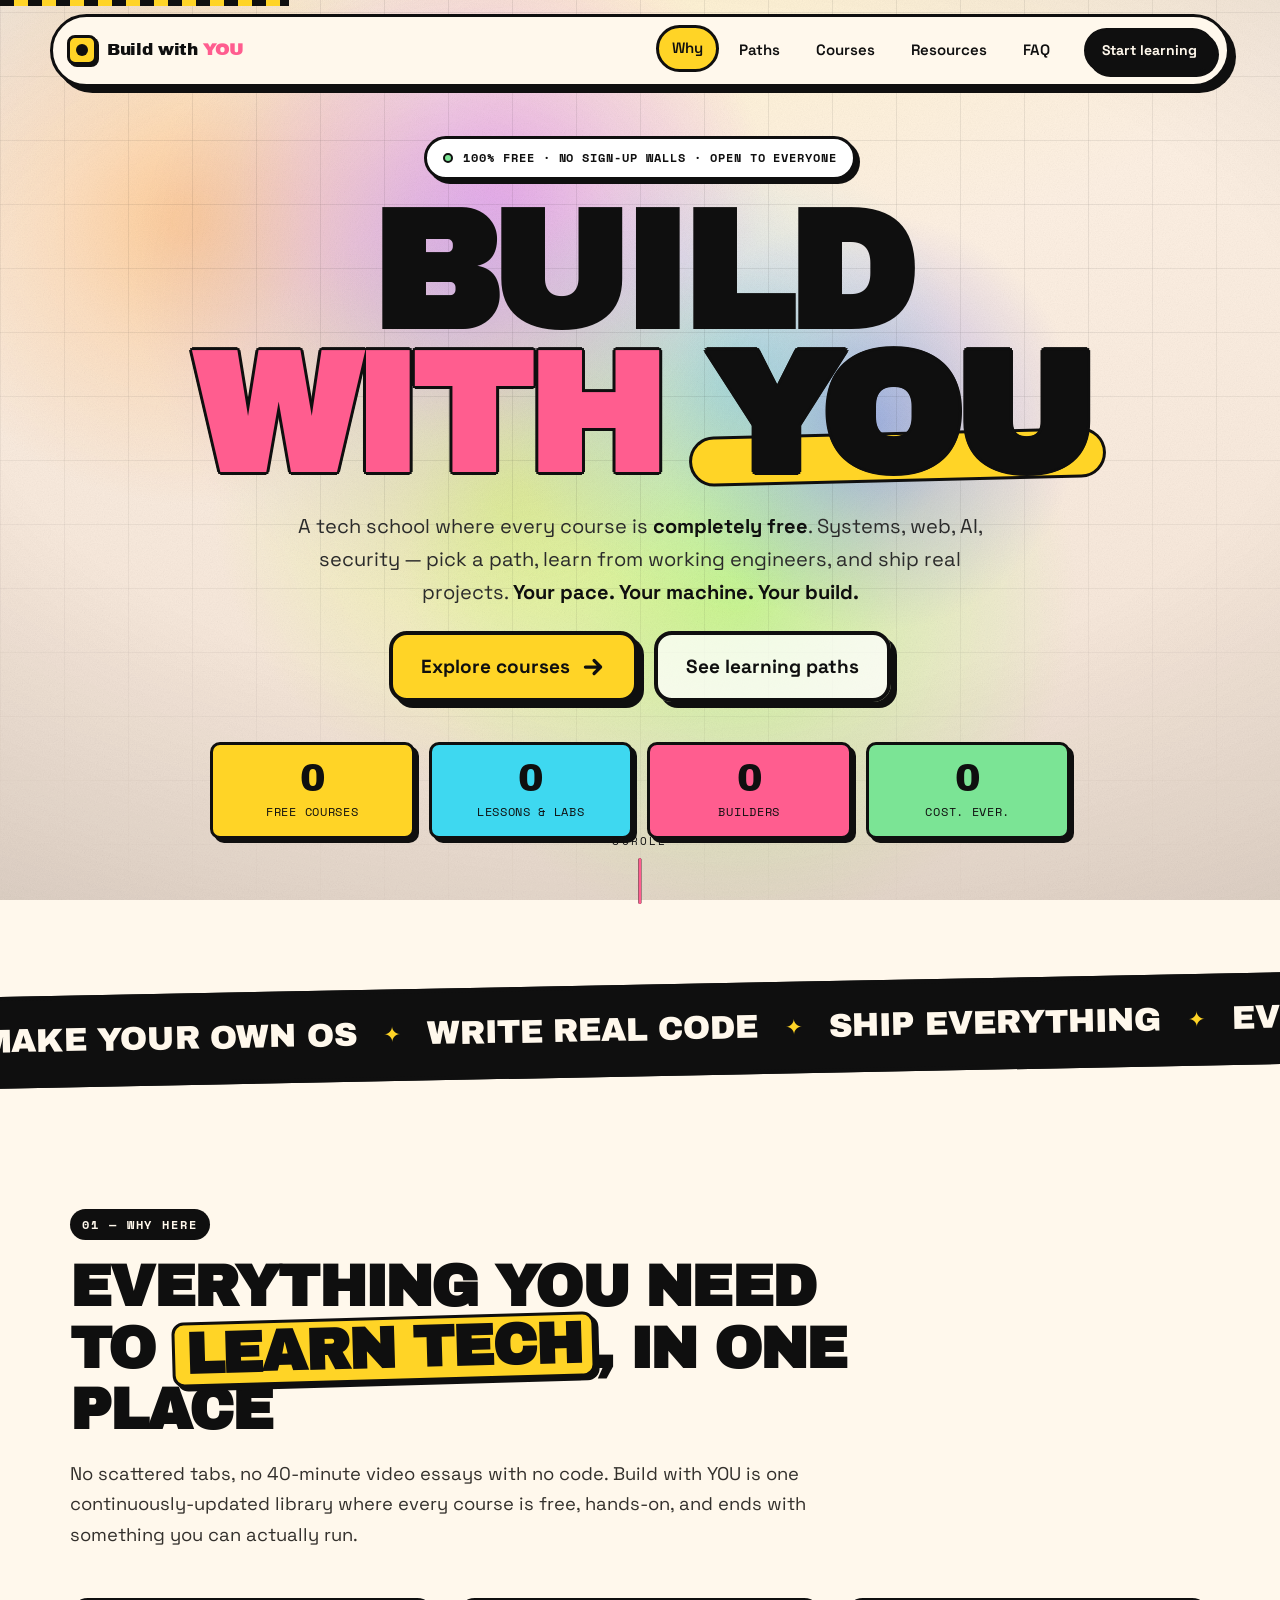
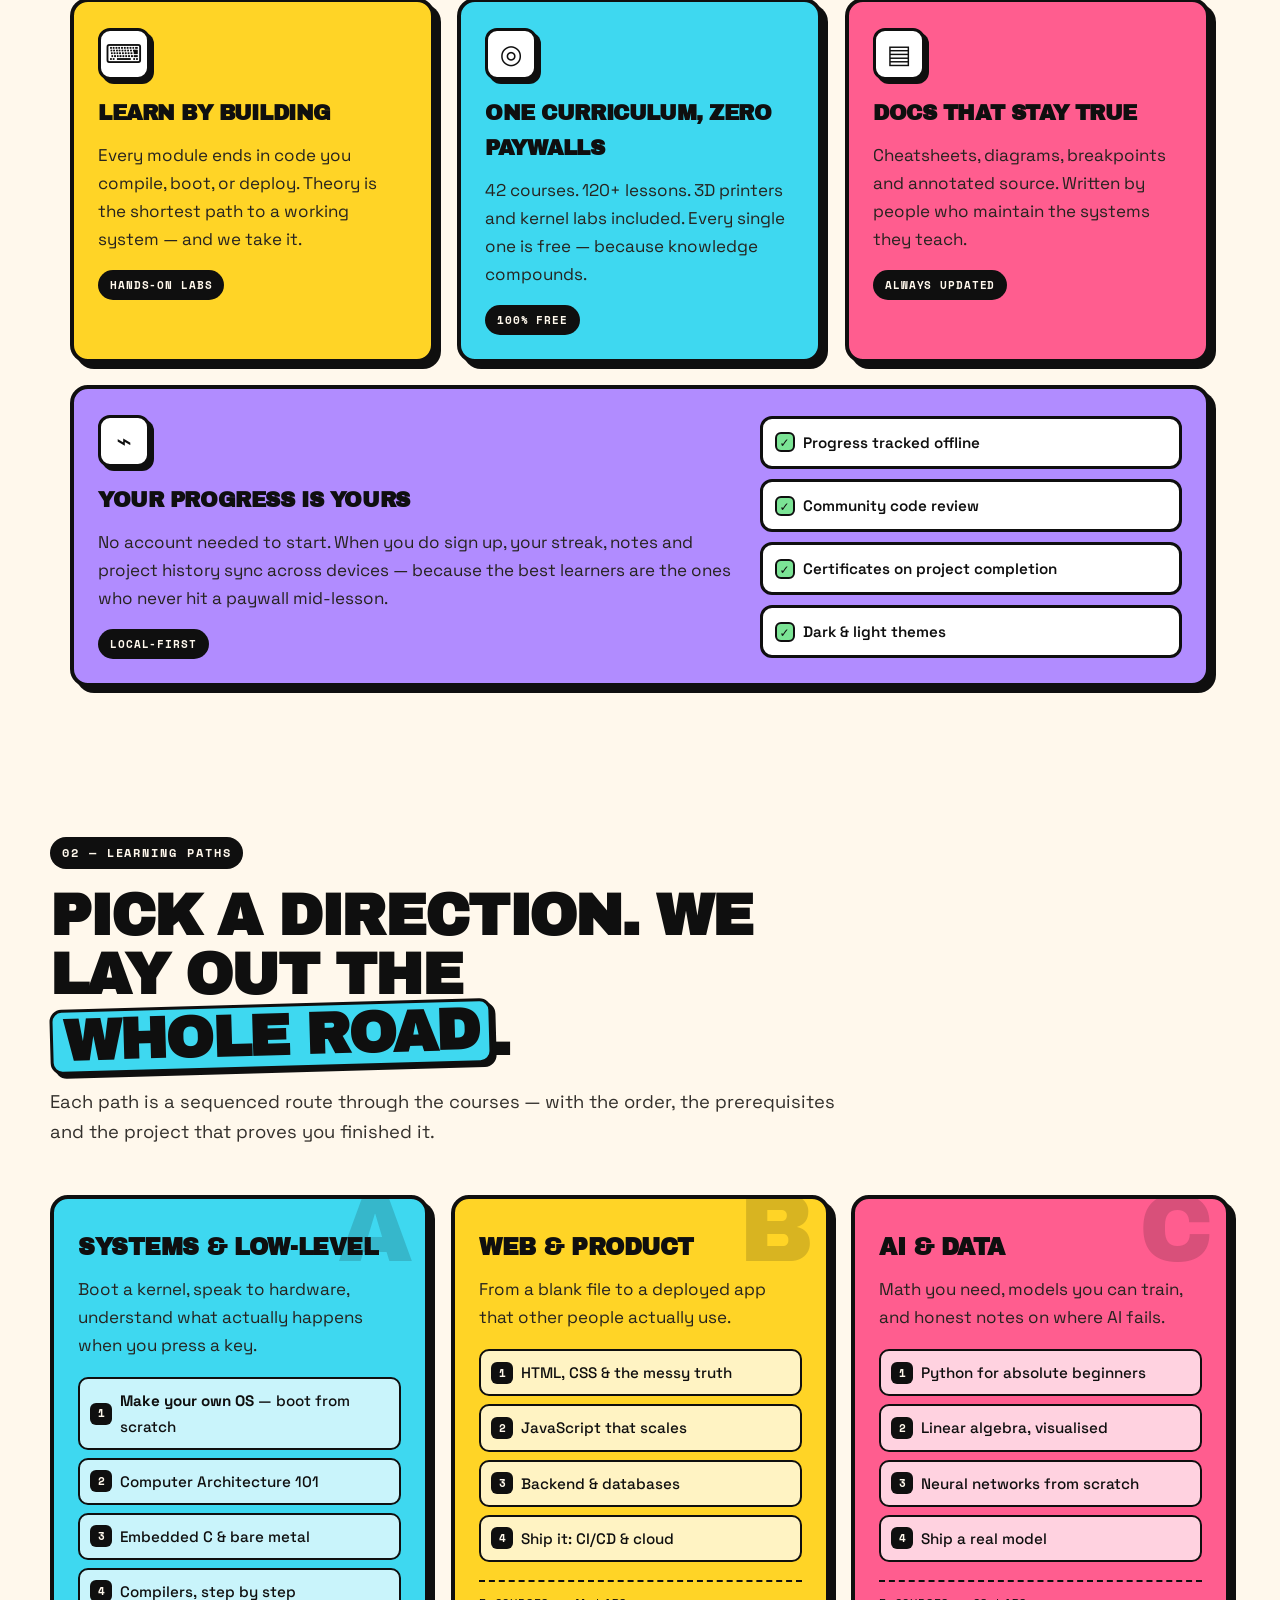
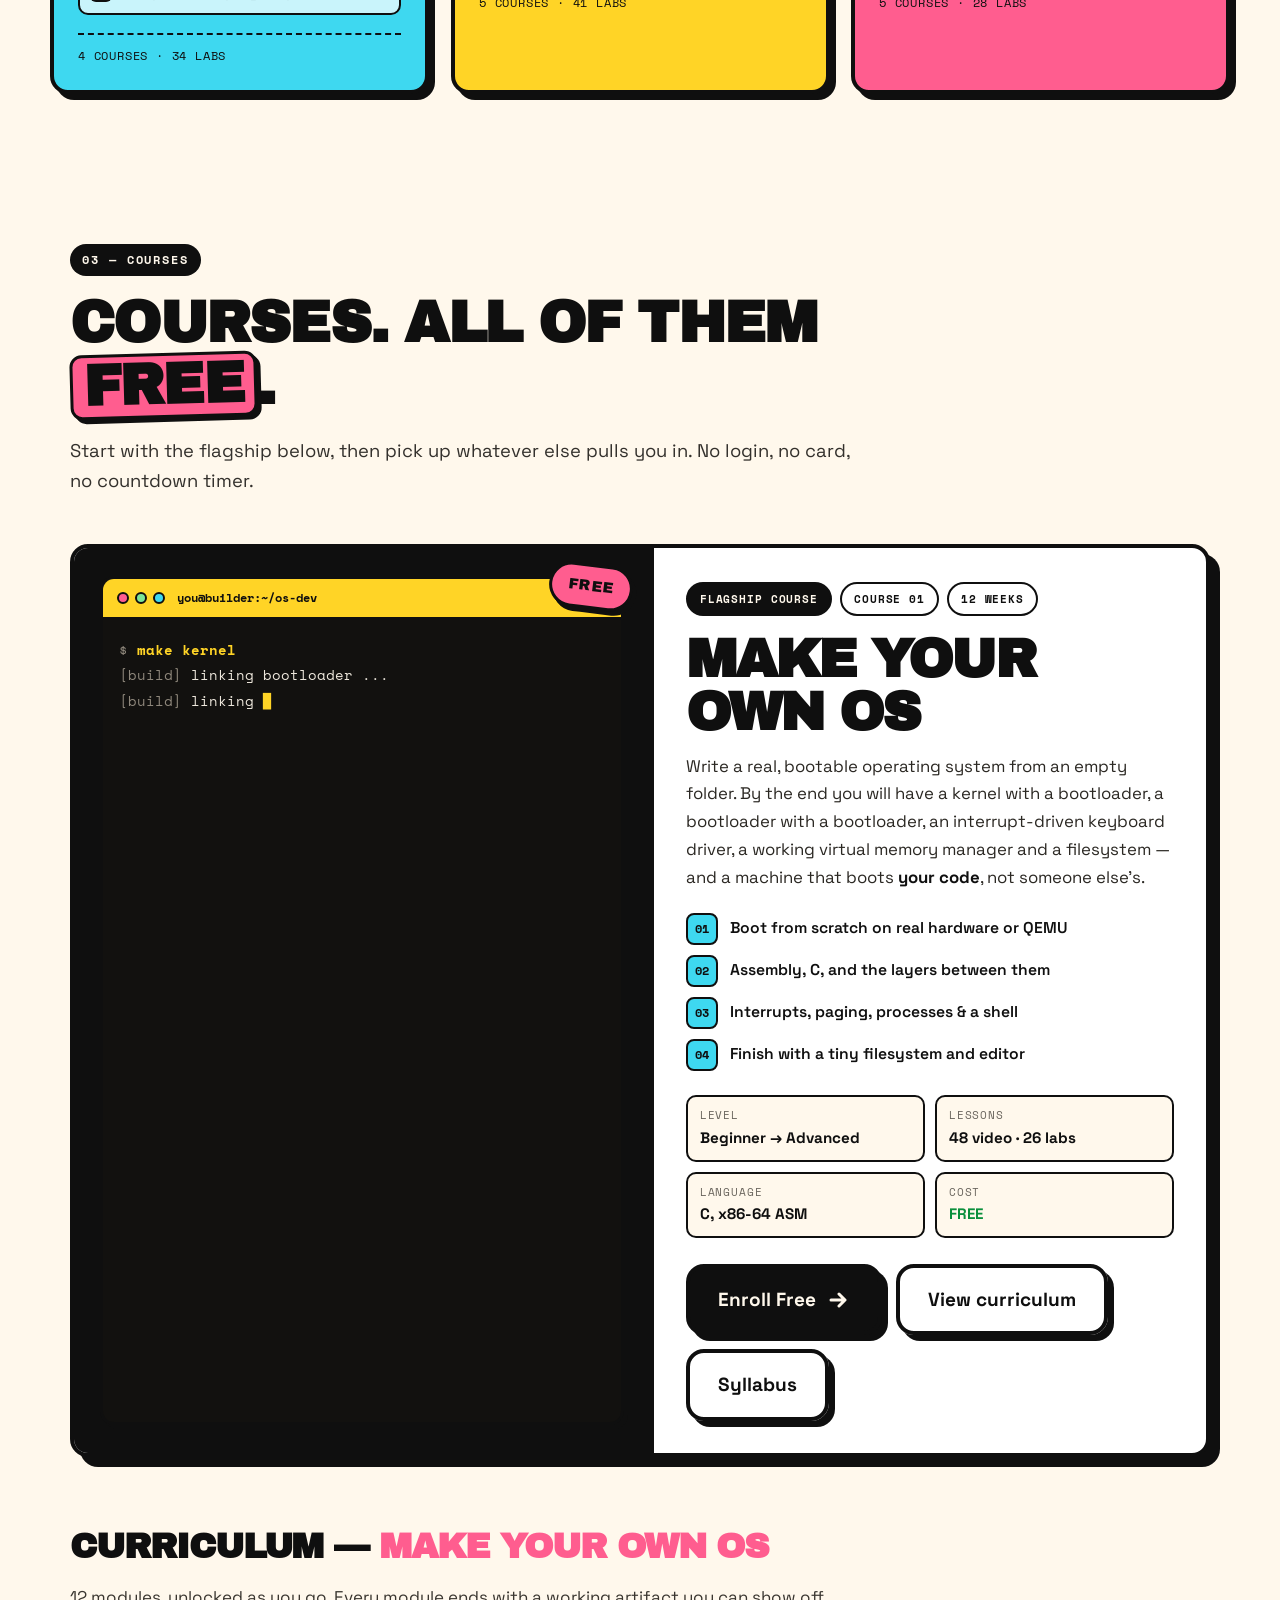
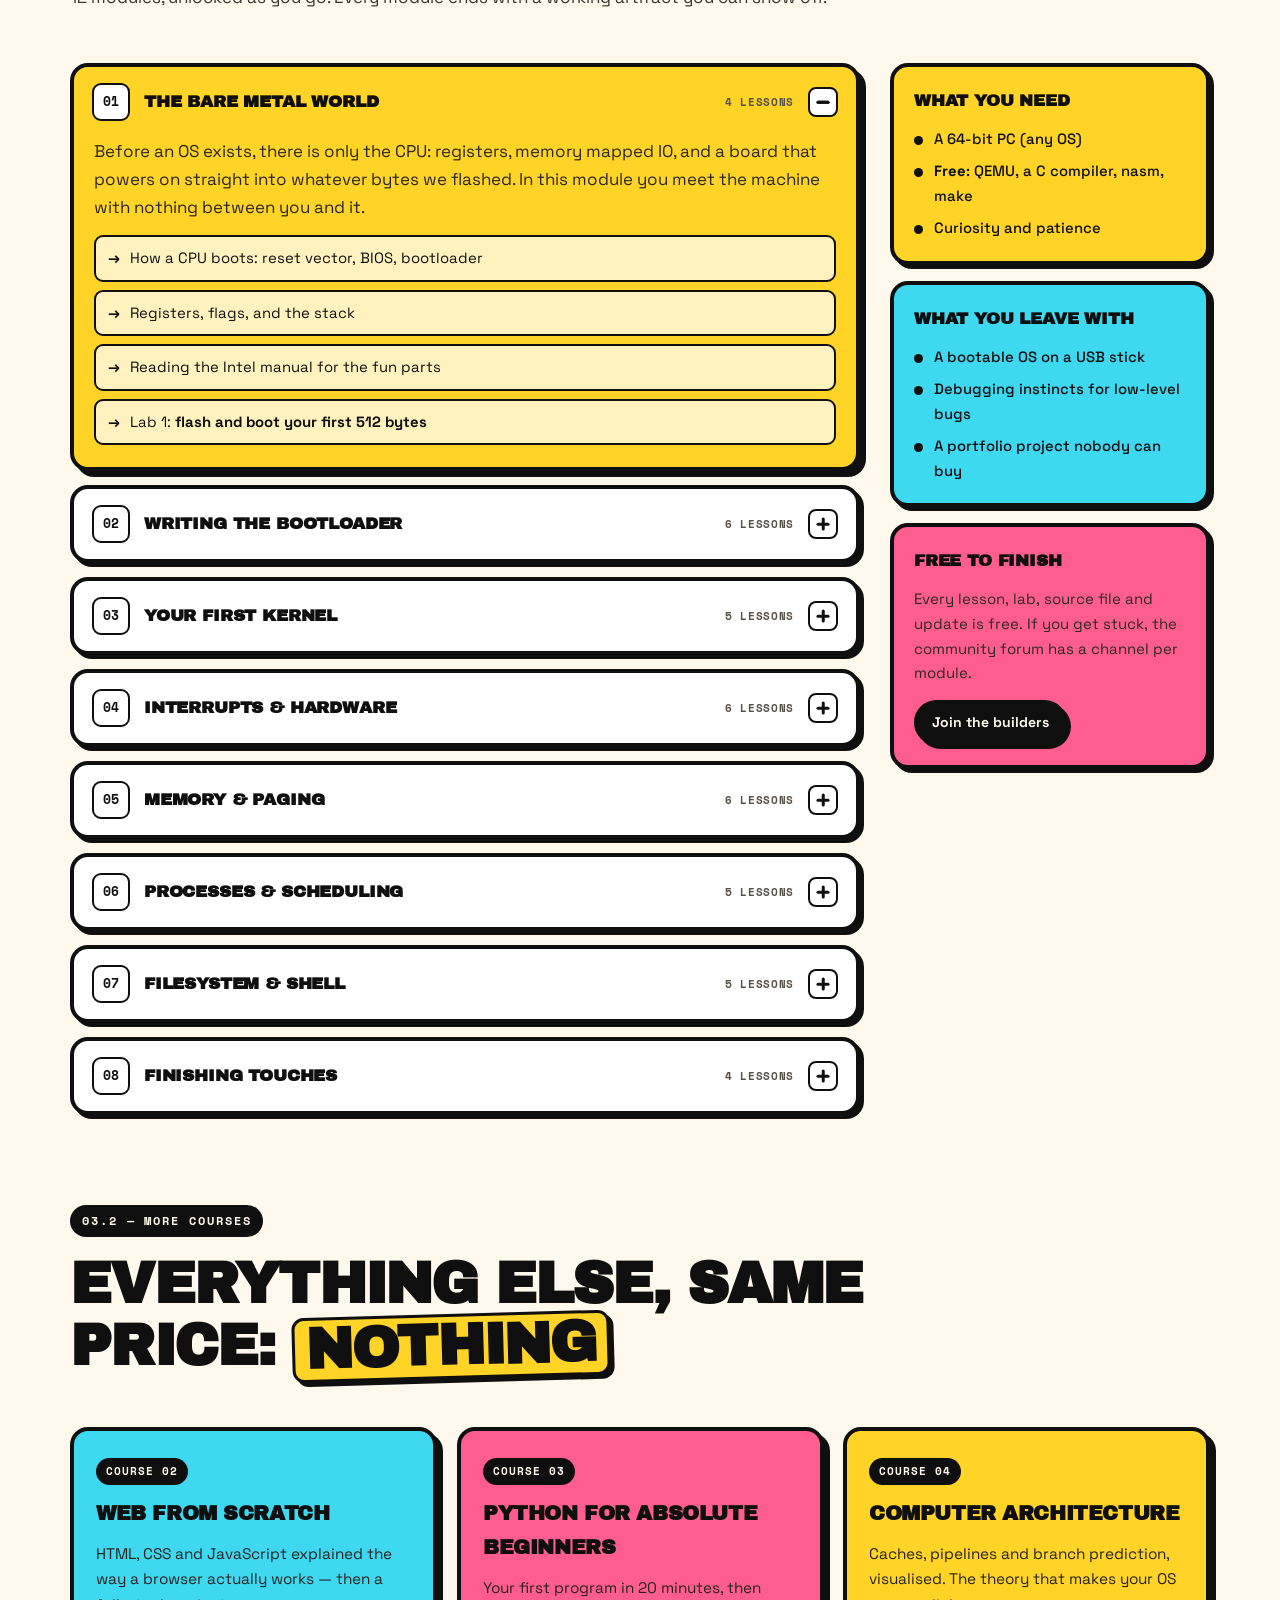
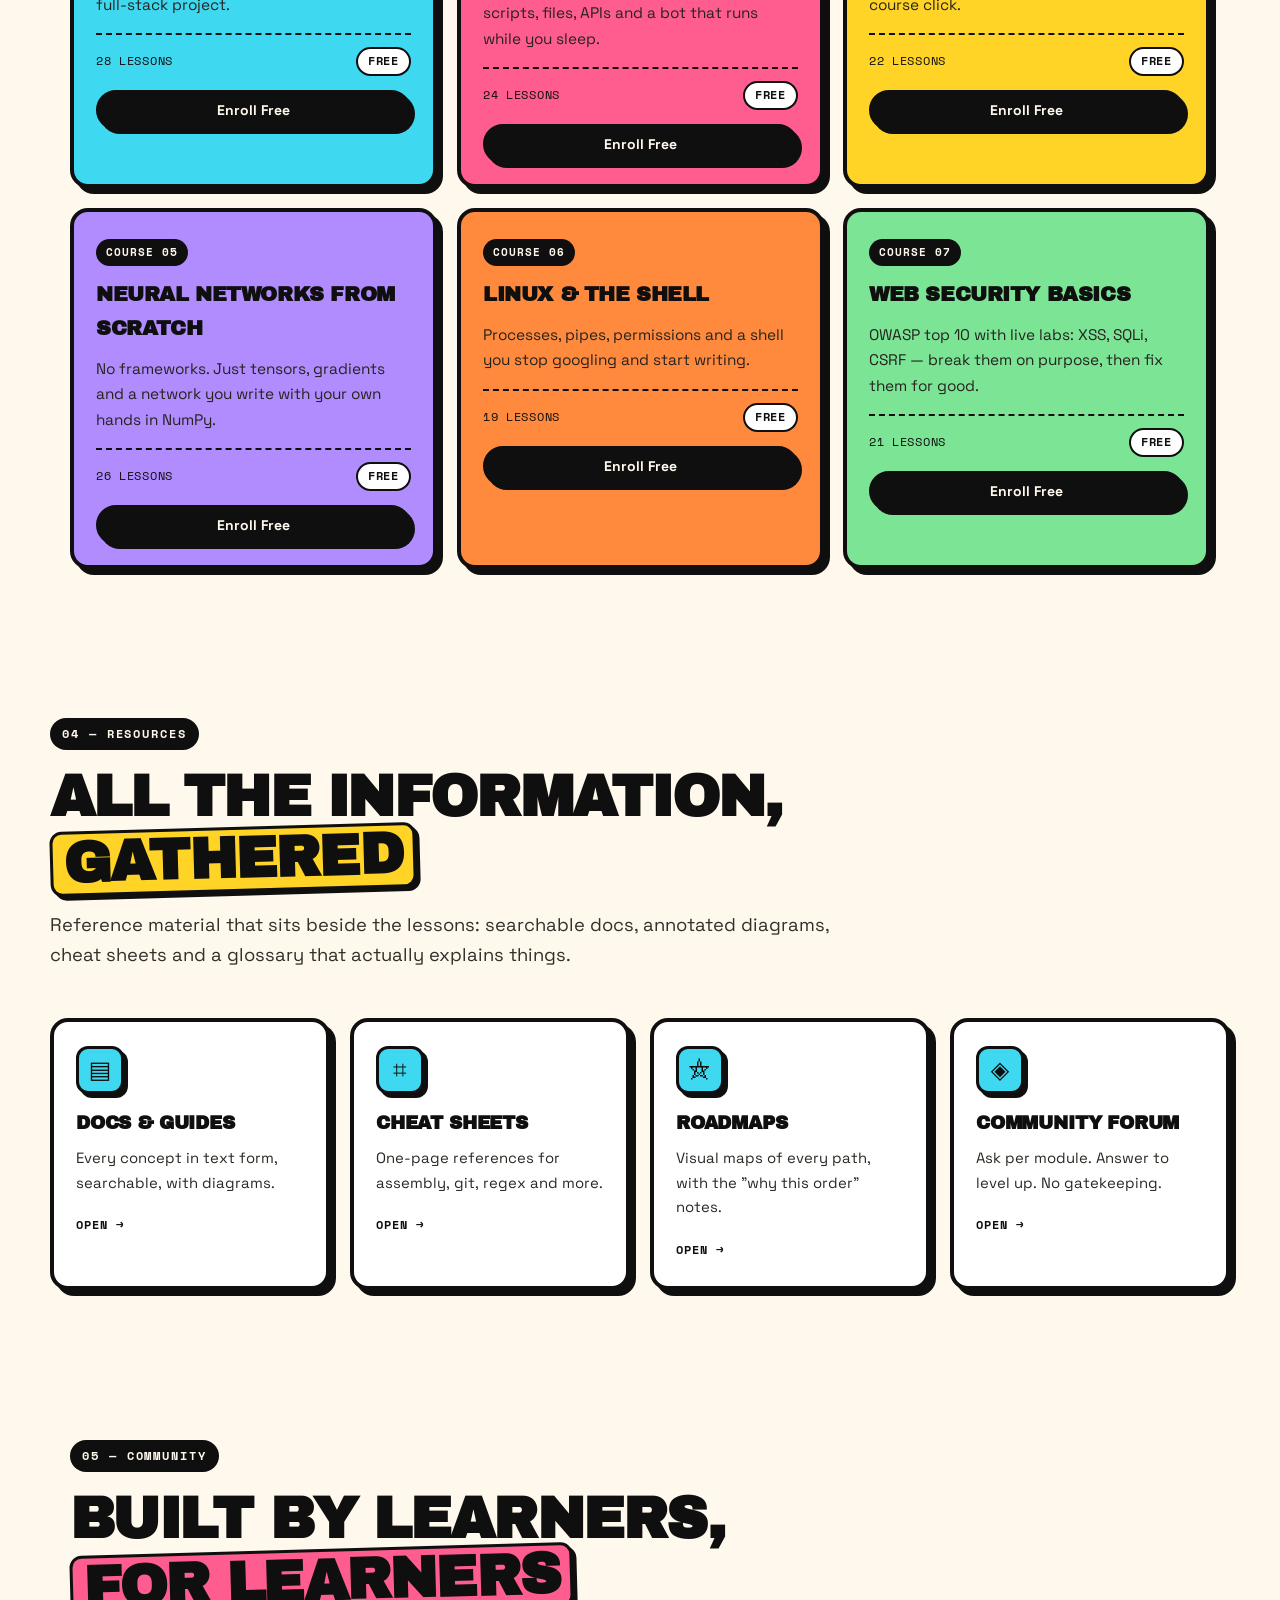
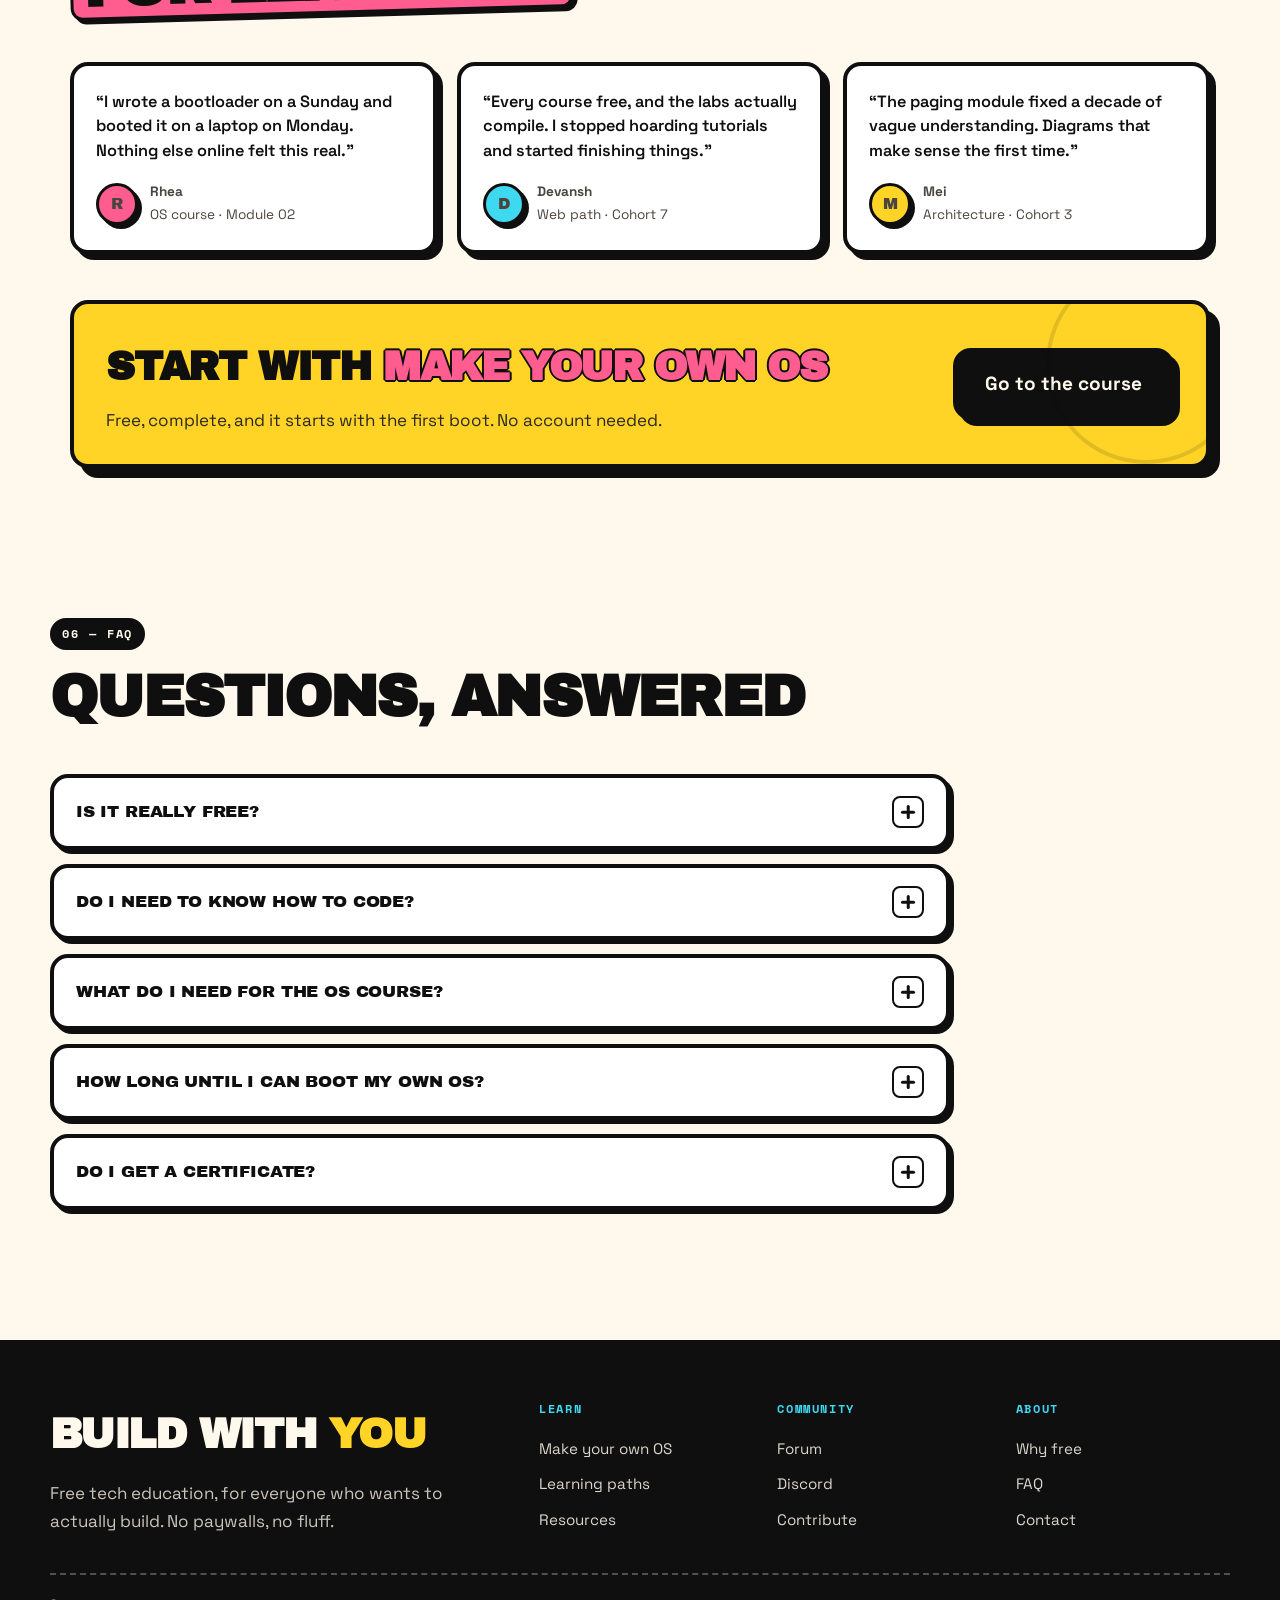
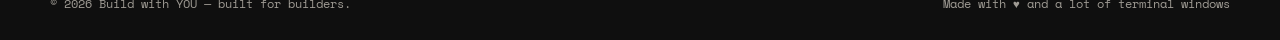
==== index.html @ d1e2baad "Build with YOU — neubrutalist tech school site Free tech-education landing page with a scroll-driven" ====
<!DOCTYPE html>
<html lang="en">
<head>
<meta charset="UTF-8" />
<meta name="viewport" content="width=device-width, initial-scale=1.0" />
<title>Build with YOU — Learn Anything in Tech, 100% Free</title>
<meta name="description" content="Build with YOU is a free, open tech school. Learn operating systems, web development, AI and more — every course free, every path curated by working engineers." />
<meta name="theme-color" content="#FFD426" />
<link rel="preconnect" href="https://fonts.googleapis.com">
<link rel="preconnect" href="https://fonts.gstatic.com" crossorigin>
<link href="https://fonts.googleapis.com/css2?family=Archivo+Black&family=Space+Grotesk:wght@400;500;600;700&family=Space+Mono:wght@400;700&display=swap" rel="stylesheet">
<link rel="icon" href="data:image/svg+xml,<svg xmlns='http://www.w3.org/2000/svg' viewBox='0 0 100 100'><rect width='100' height='100' rx='18' fill='%23FFD426'/><rect x='14' y='30' width='72' height='44' rx='8' fill='%23111'/><rect x='22' y='38' width='56' height='8' fill='%23FF5D8F'/><rect x='22' y='52' width='36' height='8' fill='%2335E0E8'/></svg>">
<link rel="stylesheet" href="styles.css" />
<noscript><style>.reveal{opacity:1 !important;transform:none !important}</style></noscript>
</head>
<body>

<!-- ===================== FIXED ANIMATED BACKGROUND ===================== -->
<div class="bg-layer" aria-hidden="true">
  <canvas id="bgCanvas"></canvas>
  <div class="bg-grid"></div>
  <div class="bg-noise"></div>
  <div class="bg-vignette"></div>
</div>

<!-- Scroll progress bar -->
<div class="progress" aria-hidden="true"><span id="progressBar"></span></div>

<!-- ===================== NAV ===================== -->
<header class="nav" id="nav">
  <a class="nav__brand" href="#top">
    <span class="nav__mark" aria-hidden="true">
      <span class="nav__mark-dot"></span>
    </span>
    <span class="nav__brand-text">Build with <b>YOU</b></span>
  </a>

  <nav class="nav__links" id="navLinks" aria-label="Primary">
    <a href="#why">Why</a>
    <a href="#paths">Paths</a>
    <a href="#courses">Courses</a>
    <a href="#resources">Resources</a>
    <a href="#faq">FAQ</a>
  </nav>

  <a class="btn btn--sm btn--dark nav__cta" href="#courses">Start learning</a>

  <button class="nav__toggle" id="navToggle" aria-label="Open menu" aria-expanded="false" aria-controls="navLinks">
    <span></span><span></span><span></span>
  </button>
</header>

<main id="top">

<!-- ===================== HERO ===================== -->
<section class="hero">
  <div class="hero__badge reveal">
    <span class="dot-pulse"></span>
    100% FREE · NO SIGN-UP WALLS · OPEN TO EVERYONE
  </div>

  <h1 class="hero__title">
    <span class="hero__line reveal" style="--d:.05s">Build</span>
    <span class="hero__line hero__line--alt reveal" style="--d:.12s">with <span class="scribble">YOU</span></span>
  </h1>

  <p class="hero__sub reveal" style="--d:.2s">
    A tech school where every course is <strong>completely free</strong>. Systems, web, AI, security —
    pick a path, learn from working engineers, and ship real projects.
    <strong>Your pace. Your machine. Your build.</strong>
  </p>

  <div class="hero__actions reveal" style="--d:.28s">
    <a class="btn btn--big btn--yellow" href="#courses">
      <span>Explore courses</span>
      <svg viewBox="0 0 24 24" width="26" height="26" aria-hidden="true"><path d="M5 12h13M13 6l6 6-6 6" fill="none" stroke="currentColor" stroke-width="3" stroke-linecap="round" stroke-linejoin="round"/></svg>
    </a>
    <a class="btn btn--big btn--ghost" href="#paths">
      <span>See learning paths</span>
    </a>
  </div>

  <div class="hero__stats reveal" style="--d:.36s">
    <div class="stat">
      <span class="stat__num" data-count="42">0</span>
      <span class="stat__label">Free courses</span>
    </div>
    <div class="stat">
      <span class="stat__num" data-count="120" data-suffix="+">0</span>
      <span class="stat__label">Lessons &amp; labs</span>
    </div>
    <div class="stat">
      <span class="stat__num" data-count="18" data-suffix="k">0</span>
      <span class="stat__label">Builders</span>
    </div>
    <div class="stat">
      <span class="stat__num" data-count="0" data-prefix="$">0</span>
      <span class="stat__label">Cost. Ever.</span>
    </div>
  </div>

  <div class="hero__scroll" aria-hidden="true">
    <span>scroll</span>
    <span class="hero__scroll-line"></span>
  </div>
</section>

<!-- ===================== MARQUEE ===================== -->
<div class="marquee-wrap" aria-hidden="true">
  <div class="marquee">
    <div class="marquee__track">
      <span>MAKE YOUR OWN OS</span><span class="marquee__sep">✦</span>
      <span>WRITE REAL CODE</span><span class="marquee__sep">✦</span>
      <span>SHIP EVERYTHING</span><span class="marquee__sep">✦</span>
      <span>EVERYTHING IS FREE</span><span class="marquee__sep">✦</span>
      <span>BUILD WITH YOU</span><span class="marquee__sep">✦</span>
      <span>MAKE YOUR OWN OS</span><span class="marquee__sep">✦</span>
      <span>WRITE REAL CODE</span><span class="marquee__sep">✦</span>
      <span>SHIP EVERYTHING</span><span class="marquee__sep">✦</span>
      <span>EVERYTHING IS FREE</span><span class="marquee__sep">✦</span>
      <span>BUILD WITH YOU</span><span class="marquee__sep">✦</span>
    </div>
  </div>
</div>

<!-- ===================== WHY ===================== -->
<section class="section" id="why">
  <div class="section__head">
    <span class="eyebrow">01 — why here</span>
    <h2 class="section__title reveal">Everything you need to <span class="hl hl--yellow">learn tech</span>, in one place</h2>
    <p class="section__lead reveal">No scattered tabs, no 40-minute video essays with no code. Build with YOU is one continuously-updated library where every course is free, hands-on, and ends with something you can actually run.</p>
  </div>

  <div class="bento">
    <article class="card card--yellow reveal">
      <div class="card__icon">⌨</div>
      <h3>Learn by building</h3>
      <p>Every module ends in code you compile, boot, or deploy. Theory is the shortest path to a working system — and we take it.</p>
      <div class="card__tag">Hands-on labs</div>
    </article>

    <article class="card card--cyan reveal" style="--d:.06s">
      <div class="card__icon">◎</div>
      <h3>One curriculum, zero paywalls</h3>
      <p>42 courses. 120+ lessons. 3D printers and kernel labs included. Every single one is free — because knowledge compounds.</p>
      <div class="card__tag">100% free</div>
    </article>

    <article class="card card--pink reveal" style="--d:.12s">
      <div class="card__icon">▤</div>
      <h3>Docs that stay true</h3>
      <p>Cheatsheets, diagrams, breakpoints and annotated source. Written by people who maintain the systems they teach.</p>
      <div class="card__tag">Always updated</div>
    </article>

    <article class="card card--purple card--wide reveal" style="--d:.18s">
      <div class="card__split">
        <div>
          <div class="card__icon">⌁</div>
          <h3>Your progress is yours</h3>
          <p>No account needed to start. When you do sign up, your streak, notes and project history sync across devices — because the best learners are the ones who never hit a paywall mid-lesson.</p>
          <div class="card__tag">Local-first</div>
        </div>
        <ul class="ticklist">
          <li>Progress tracked offline</li>
          <li>Community code review</li>
          <li>Certificates on project completion</li>
          <li>Dark &amp; light themes</li>
        </ul>
      </div>
    </article>
  </div>
</section>

<!-- ===================== LEARNING PATHS ===================== -->
<section class="section section--alt" id="paths">
  <div class="section__head">
    <span class="eyebrow">02 — learning paths</span>
    <h2 class="section__title reveal">Pick a direction. We lay out the <span class="hl hl--cyan">whole road</span>.</h2>
    <p class="section__lead reveal">Each path is a sequenced route through the courses — with the order, the prerequisites and the project that proves you finished it.</p>
  </div>

  <div class="paths">
    <article class="path path--a reveal">
      <span class="path__num">A</span>
      <h3>Systems &amp; Low-Level</h3>
      <p class="path__desc">Boot a kernel, speak to hardware, understand what actually happens when you press a key.</p>
      <ol class="path__steps">
        <li><b>Make your own OS</b> — boot from scratch</li>
        <li>Computer Architecture 101</li>
        <li>Embedded C &amp; bare metal</li>
        <li>Compilers, step by step</li>
      </ol>
      <div class="path__meta">4 courses · 34 labs</div>
    </article>

    <article class="path path--b reveal" style="--d:.08s">
      <span class="path__num">B</span>
      <h3>Web &amp; Product</h3>
      <p class="path__desc">From a blank file to a deployed app that other people actually use.</p>
      <ol class="path__steps">
        <li>HTML, CSS &amp; the messy truth</li>
        <li>JavaScript that scales</li>
        <li>Backend &amp; databases</li>
        <li>Ship it: CI/CD &amp; cloud</li>
      </ol>
      <div class="path__meta">5 courses · 41 labs</div>
    </article>

    <article class="path path--c reveal" style="--d:.16s">
      <span class="path__num">C</span>
      <h3>AI &amp; Data</h3>
      <p class="path__desc">Math you need, models you can train, and honest notes on where AI fails.</p>
      <ol class="path__steps">
        <li>Python for absolute beginners</li>
        <li>Linear algebra, visualised</li>
        <li>Neural networks from scratch</li>
        <li>Ship a real model</li>
      </ol>
      <div class="path__meta">5 courses · 28 labs</div>
    </article>
  </div>
</section>

<!-- ===================== COURSES ===================== -->
<section class="section" id="courses">
  <div class="section__head">
    <span class="eyebrow">03 — courses</span>
    <h2 class="section__title reveal">Courses. All of them <span class="hl hl--pink">free</span>.</h2>
    <p class="section__lead reveal">Start with the flagship below, then pick up whatever else pulls you in. No login, no card, no countdown timer.</p>
  </div>

  <!-- ===== FEATURED COURSE: MAKE YOUR OWN OS ===== -->
  <article class="course-hero reveal" id="make-your-own-os">
    <div class="course-hero__media">
      <div class="term" id="term">
        <div class="term__bar">
          <span class="term__dots"><i></i><i></i><i></i></span>
          <span class="term__title">you@builder:~/os-dev</span>
        </div>
        <pre class="term__body" id="termBody"><span class="t-dim">$</span> <span class="t-cmd">make kernel</span>
<span class="t-dim">[build]</span> linking bootloader ...
<span class="t-dim">[build]</span> linking kernel.bin  <span class="t-ok">OK</span>
<span class="t-dim">[run  ]</span> qemu -drive format=raw,file=os.bin
<span class="t-dim">[ok  ]</span> GRUB loaded. 1280x800. Entering protected mode.
<span class="t-hi">Build with YOU — you are now an OS developer.</span></pre>
      </div>
      <div class="course-hero__stamp">FREE</div>
    </div>

    <div class="course-hero__body">
      <div class="course-hero__eyebrow">
        <span class="pill pill--dark">Flagship course</span>
        <span class="pill pill--outline">Course 01</span>
        <span class="pill pill--outline">12 weeks</span>
      </div>

      <h3 class="course-hero__title">Make your own OS</h3>

      <p class="course-hero__lead">
        Write a real, bootable operating system from an empty folder. By the end you will have
        a kernel with a bootloader, a bootloader with a bootloader, an interrupt-driven keyboard
        driver, a working virtual memory manager and a filesystem — and a machine that boots
        <strong>your code</strong>, not someone else's.
      </p>

      <ul class="hero-points">
        <li><span>01</span> Boot from scratch on real hardware or QEMU</li>
        <li><span>02</span> Assembly, C, and the layers between them</li>
        <li><span>03</span> Interrupts, paging, processes &amp; a shell</li>
        <li><span>04</span> Finish with a tiny filesystem and editor</li>
      </ul>

      <div class="course-hero__meta">
        <div class="meta"><span class="meta__k">Level</span><span class="meta__v">Beginner → Advanced</span></div>
        <div class="meta"><span class="meta__k">Lessons</span><span class="meta__v">48 video · 26 labs</span></div>
        <div class="meta"><span class="meta__k">Language</span><span class="meta__v">C, x86-64 ASM</span></div>
        <div class="meta"><span class="meta__k">Cost</span><span class="meta__v meta__v--free">FREE</span></div>
      </div>

      <div class="course-hero__actions">
        <button class="btn btn--big btn--dark" data-enroll="os">
          <span>Enroll Free</span>
          <svg viewBox="0 0 24 24" width="24" height="24" aria-hidden="true"><path d="M5 12h13M13 6l6 6-6 6" fill="none" stroke="currentColor" stroke-width="3" stroke-linecap="round" stroke-linejoin="round"/></svg>
        </button>
        <a class="btn btn--big btn--ghost" href="#curriculum">View curriculum</a>
        <a class="btn btn--big btn--ghost" href="#resources">Syllabus</a>
      </div>
    </div>
  </article>

  <!-- ===== CURRICULUM ===== -->
  <div class="curriculum" id="curriculum">
    <div class="curriculum__head reveal">
      <h3 class="curriculum__title">Curriculum — <span>Make your own OS</span></h3>
      <p class="curriculum__lead">12 modules, unlocked as you go. Every module ends with a working artifact you can show off.</p>
    </div>

    <div class="modules" id="modules">
      <details class="module reveal" open>
        <summary class="module__head">
          <span class="module__idx">01</span>
          <span class="module__name">The Bare Metal World</span>
          <span class="module__time">4 lessons</span>
          <span class="module__toggle" aria-hidden="true"></span>
        </summary>
        <div class="module__body">
          <p>Before an OS exists, there is only the CPU: registers, memory mapped IO, and a board that powers on straight into whatever bytes we flashed. In this module you meet the machine with nothing between you and it.</p>
          <ul class="module__list">
            <li>How a CPU boots: reset vector, BIOS, bootloader</li>
            <li>Registers, flags, and the stack</li>
            <li>Reading the Intel manual for the fun parts</li>
            <li>Lab 1: <b>flash and boot your first 512 bytes</b></li>
          </ul>
        </div>
      </details>

      <details class="module reveal">
        <summary class="module__head">
          <span class="module__idx">02</span>
          <span class="module__name">Writing the Bootloader</span>
          <span class="module__time">6 lessons</span>
          <span class="module__toggle" aria-hidden="true"></span>
        </summary>
        <div class="module__body">
          <p>The bootloader is the first program on the machine: it sets up the stack, loads the kernel into memory, switches the CPU into protected or long mode, and jumps to the kernel entry point. Small program, enormous consequences.</p>
          <ul class="module__list">
            <li>Writing 16-bit real mode assembly</li>
            <li>BIOS interrupts: disk, video, keyboard</li>
            <li>Protected mode, GDT, and segment setup</li>
            <li>Lab 2: <b>bootloader that loads a kernel and prints a character</b></li>
          </ul>
        </div>
      </details>

      <details class="module reveal">
        <summary class="module__head">
          <span class="module__idx">03</span>
          <span class="module__name">Your First Kernel</span>
          <span class="module__time">5 lessons</span>
          <span class="module__toggle" aria-hidden="true"></span>
        </summary>
        <div class="module__body">
          <p>Now you own the machine. We build a kernel entry point, a working driver/console, and the long jump to 64-bit mode so you can write the rest of the OS in comfortable C.</p>
          <ul class="module__list">
            <li>Kernel entry, 32 → 64 bit long mode</li>
            <li>Compiling with the exact linker script you need</li>
            <li>Memory-mapped VGA text output</li>
            <li>Lab 3: <b>a kernel that prints "Build with YOU" to the screen</b></li>
          </ul>
        </div>
      </details>

      <details class="module reveal">
        <summary class="module__head">
          <span class="module__idx">04</span>
          <span class="module__name">Interrupts &amp; Hardware</span>
          <span class="module__time">6 lessons</span>
          <span class="module__toggle" aria-hidden="true"></span>
        </summary>
        <div class="module__body">
          <p>Hardware interrupts are how the outside world gets a word in. We set up the IDT, handle timer ticks, and drive the keyboard — the moment your OS starts feeling alive.</p>
          <ul class="module__list">
            <li>CPU interrupt handling, the IDT, and ISR stubs</li>
            <li>Programmable Interval Timer, and why you want a tick</li>
            <li>Scancodes to characters: a PS/2 keyboard driver</li>
            <li>Lab 4: <b>type on the host keyboard and see it appear in your OS</b></li>
          </ul>
        </div>
      </details>

      <details class="module reveal">
        <summary class="module__head">
          <span class="module__idx">05</span>
          <span class="module__name">Memory &amp; Paging</span>
          <span class="module__time">6 lessons</span>
          <span class="module__toggle" aria-hidden="true"></span>
        </summary>
        <div class="module__body">
          <p>Physical memory is a raw, flat, terrifying canvas. We give the CPU a page table and turn that canvas into a protected, virtual address space.</p>
          <ul class="module__list">
            <li>Physical vs virtual addresses, and the cost of a lookup</li>
            <li>CR3, page tables, TLB, and a page fault</li>
            <li>Heap allocation: malloc from scratch</li>
            <li>Lab 5: <b>a heap allocator that survives a fragmentation test</b></li>
          </ul>
        </div>
      </details>

      <details class="module reveal">
        <summary class="module__head">
          <span class="module__idx">06</span>
          <span class="module__name">Processes &amp; Scheduling</span>
          <span class="module__time">5 lessons</span>
          <span class="module__toggle" aria-hidden="true"></span>
        </summary>
        <div class="module__body">
          <p>Now the kernel can multitask: multiple programs, separate address spaces, and a scheduler deciding who gets the CPU next. This is where an OS stops being a demo and starts being an OS.</p>
          <ul class="module__list">
            <li>Task control blocks and context switching</li>
            <li>Round-robin and priority scheduling</li>
            <li>System calls: the user/kernel boundary</li>
            <li>Lab 6: <b>run three programs at once and watch them switch</b></li>
          </ul>
        </div>
      </details>

      <details class="module reveal">
        <summary class="module__head">
          <span class="module__idx">07</span>
          <span class="module__name">Filesystem &amp; Shell</span>
          <span class="module__time">5 lessons</span>
          <span class="module__toggle" aria-hidden="true"></span>
        </summary>
        <div class="module__body">
          <p>Storage gives memory a past. We build a simple filesystem, mount it, and give the user a shell so the whole thing becomes usable by a human — not just you.</p>
          <ul class="module__list">
            <li>Reading and writing a RAM disk image</li>
            <li>Inodes, directories and a FAT-style table</li>
            <li>A command shell with pipes and redirection</li>
            <li>Lab 7: <b>a shell where you can ls, cat, and cd your own disk</b></li>
          </ul>
        </div>
      </details>

      <details class="module reveal">
        <summary class="module__head">
          <span class="module__idx">08</span>
          <span class="module__name">Finishing Touches</span>
          <span class="module__time">4 lessons</span>
          <span class="module__toggle" aria-hidden="true"></span>
        </summary>
        <div class="module__body">
          <p>Polish, portability and the bits that make a demo feel like a product: a text editor, drivers, and getting your OS onto a USB stick for real hardware.</p>
          <ul class="module__list">
            <li>Write a tiny editor inside your OS</li>
            <li>Drivers, serial ports, and a basic driver model</li>
            <li>Booting your OS on real hardware</li>
            <li>Final project: <b>ship your OS as a bootable USB image</b></li>
          </ul>
        </div>
      </details>
    </div>

    <div class="curriculum__side reveal">
      <div class="side-card side-card--yellow">
        <h4>What you need</h4>
        <ul class="dotlist">
          <li>A 64-bit PC (any OS)</li>
          <li><b>Free</b>: QEMU, a C compiler, nasm, make</li>
          <li>Curiosity and patience</li>
        </ul>
      </div>
      <div class="side-card side-card--cyan">
        <h4>What you leave with</h4>
        <ul class="dotlist">
          <li>A bootable OS on a USB stick</li>
          <li>Debugging instincts for low-level bugs</li>
          <li>A portfolio project nobody can buy</li>
        </ul>
      </div>
      <div class="side-card side-card--pink">
        <h4>Free to finish</h4>
        <p>Every lesson, lab, source file and update is free. If you get stuck, the community forum has a channel per module.</p>
        <a class="btn btn--dark btn--sm" href="#community"><span>Join the builders</span></a>
      </div>
    </div>
  </div>

  <!-- ===== MORE COURSES ===== -->
  <div class="section__head section__head--sub">
    <span class="eyebrow">03.2 — more courses</span>
    <h3 class="section__title reveal">Everything else, same price: <span class="hl hl--yellow">nothing</span></h3>
  </div>

  <div class="course-grid">
    <article class="ccard ccard--cyan reveal">
      <span class="ccard__tag">Course 02</span>
      <h3>Web from Scratch</h3>
      <p>HTML, CSS and JavaScript explained the way a browser actually works — then a full-stack project.</p>
      <div class="ccard__foot"><span>28 lessons</span><span class="ccard__free">FREE</span></div>
      <button class="btn btn--dark btn--sm ccard__btn" data-enroll="web">Enroll Free</button>
    </article>

    <article class="ccard ccard--pink reveal" style="--d:.06s">
      <span class="ccard__tag">Course 03</span>
      <h3>Python for Absolute Beginners</h3>
      <p>Your first program in 20 minutes, then scripts, files, APIs and a bot that runs while you sleep.</p>
      <div class="ccard__foot"><span>24 lessons</span><span class="ccard__free">FREE</span></div>
      <button class="btn btn--dark btn--sm ccard__btn" data-enroll="python">Enroll Free</button>
    </article>

    <article class="ccard ccard--yellow reveal" style="--d:.12s">
      <span class="ccard__tag">Course 04</span>
      <h3>Computer Architecture</h3>
      <p>Caches, pipelines and branch prediction, visualised. The theory that makes your OS course click.</p>
      <div class="ccard__foot"><span>22 lessons</span><span class="ccard__free">FREE</span></div>
      <button class="btn btn--dark btn--sm ccard__btn" data-enroll="arch">Enroll Free</button>
    </article>

    <article class="ccard ccard--purple reveal" style="--d:.18s">
      <span class="ccard__tag">Course 05</span>
      <h3>Neural Networks from Scratch</h3>
      <p>No frameworks. Just tensors, gradients and a network you write with your own hands in NumPy.</p>
      <div class="ccard__foot"><span>26 lessons</span><span class="ccard__free">FREE</span></div>
      <button class="btn btn--dark btn--sm ccard__btn" data-enroll="neural">Enroll Free</button>
    </article>

    <article class="ccard ccard--orange reveal" style="--d:.24s">
      <span class="ccard__tag">Course 06</span>
      <h3>Linux &amp; the Shell</h3>
      <p>Processes, pipes, permissions and a shell you stop googling and start writing.</p>
      <div class="ccard__foot"><span>19 lessons</span><span class="ccard__free">FREE</span></div>
      <button class="btn btn--dark btn--sm ccard__btn" data-enroll="linux">Enroll Free</button>
    </article>

    <article class="ccard ccard--green reveal" style="--d:.3s">
      <span class="ccard__tag">Course 07</span>
      <h3>Web Security Basics</h3>
      <p>OWASP top 10 with live labs: XSS, SQLi, CSRF — break them on purpose, then fix them for good.</p>
      <div class="ccard__foot"><span>21 lessons</span><span class="ccard__free">FREE</span></div>
      <button class="btn btn--dark btn--sm ccard__btn" data-enroll="security">Enroll Free</button>
    </article>
  </div>
</section>

<!-- ===================== RESOURCES ===================== -->
<section class="section section--alt" id="resources">
  <div class="section__head">
    <span class="eyebrow">04 — resources</span>
    <h2 class="section__title reveal">All the information, <span class="hl hl--yellow">gathered</span></h2>
    <p class="section__lead reveal">Reference material that sits beside the lessons: searchable docs, annotated diagrams, cheat sheets and a glossary that actually explains things.</p>
  </div>

  <div class="res-grid">
    <a class="res reveal" href="#courses">
      <span class="res__icon">▤</span>
      <h3>Docs &amp; Guides</h3>
      <p>Every concept in text form, searchable, with diagrams.</p>
      <span class="res__go">Open →</span>
    </a>
    <a class="res reveal" href="#courses" style="--d:.06s">
      <span class="res__icon">⌗</span>
      <h3>Cheat Sheets</h3>
      <p>One-page references for assembly, git, regex and more.</p>
      <span class="res__go">Open →</span>
    </a>
    <a class="res reveal" href="#paths" style="--d:.12s">
      <span class="res__icon">⛤</span>
      <h3>Roadmaps</h3>
      <p>Visual maps of every path, with the "why this order" notes.</p>
      <span class="res__go">Open →</span>
    </a>
    <a class="res reveal" href="#community" style="--d:.18s">
      <span class="res__icon">◈</span>
      <h3>Community Forum</h3>
      <p>Ask per module. Answer to level up. No gatekeeping.</p>
      <span class="res__go">Open →</span>
    </a>
  </div>
</section>

<!-- ===================== COMMUNITY ===================== -->
<section class="section" id="community">
  <div class="section__head">
    <span class="eyebrow">05 — community</span>
    <h2 class="section__title reveal">Built by learners, <span class="hl hl--pink">for learners</span></h2>
  </div>

  <div class="quotes">
    <figure class="quote reveal">
      <blockquote>“I wrote a bootloader on a Sunday and booted it on a laptop on Monday. Nothing else online felt this real.”</blockquote>
      <figcaption><span class="avatar avatar--pink">R</span><span><b>Rhea</b><br/>OS course · Module 02</span></figcaption>
    </figure>
    <figure class="quote reveal" style="--d:.08s">
      <blockquote>“Every course free, and the labs actually compile. I stopped hoarding tutorials and started finishing things.”</blockquote>
      <figcaption><span class="avatar avatar--cyan">D</span><span><b>Devansh</b><br/>Web path · Cohort 7</span></figcaption>
    </figure>
    <figure class="quote reveal" style="--d:.16s">
      <blockquote>“The paging module fixed a decade of vague understanding. Diagrams that make sense the first time.”</blockquote>
      <figcaption><span class="avatar avatar--yellow">M</span><span><b>Mei</b><br/>Architecture · Cohort 3</span></figcaption>
    </figure>
  </div>

  <div class="cta-band reveal">
    <div class="cta-band__text">
      <h3>Start with <span>Make your own OS</span></h3>
      <p>Free, complete, and it starts with the first boot. No account needed.</p>
    </div>
    <a class="btn btn--big btn--dark" href="#make-your-own-os"><span>Go to the course</span></a>
  </div>
</section>

<!-- ===================== FAQ ===================== -->
<section class="section section--alt" id="faq">
  <div class="section__head">
    <span class="eyebrow">06 — faq</span>
    <h2 class="section__title reveal">Questions, answered</h2>
  </div>

  <div class="faq">
    <details class="faq__item reveal">
      <summary>Is it really free?<span class="faq__icon" aria-hidden="true"></span></summary>
      <p>Yes — every course, lab, source file and future update. No subscription, no trial period, no "premium" lessons. The only thing we'd ask for is that you share what you build.</p>
    </details>
    <details class="faq__item reveal">
      <summary>Do I need to know how to code?<span class="faq__icon" aria-hidden="true"></span></summary>
      <p>Not for most paths. <b>Make your own OS</b> starts from zero: it teaches assembly from the first line. If you know Python or JavaScript already, you'll move faster but you can skip straight to the labs.</p>
    </details>
    <details class="faq__item reveal">
      <summary>What do I need for the OS course?<span class="faq__icon" aria-hidden="true"></span></summary>
      <p>A 64-bit machine and a handful of free tools (QEMU, GCC, NASM, make). We install everything together in Module 01 — Windows, Linux or macOS all work.</p>
    </details>
    <details class="faq__item reveal">
      <summary>How long until I can boot my own OS?<span class="faq__icon" aria-hidden="true"></span></summary>
      <p>Most people print to the screen in their first weekend (Module 03) and boot a real OS from a USB stick by week 6–8. Take your time; the labs are self-contained.</p>
    </details>
    <details class="faq__item reveal">
      <summary>Do I get a certificate?<span class="faq__icon" aria-hidden="true"></span></summary>
      <p>You get something better — a working project. Certificates are issued for completed paths if you want the badge for your CV, free of charge too.</p>
    </details>
  </div>
</section>

</main>

<!-- ===================== FOOTER ===================== -->
<footer class="footer">
  <div class="footer__top">
    <div class="footer__brand">
      <h2 class="footer__logo">Build with <span>YOU</span></h2>
      <p>Free tech education, for everyone who wants to actually build. No paywalls, no fluff.</p>
    </div>
    <div class="footer__cols">
      <div class="footer__col">
        <h4>Learn</h4>
        <a href="#make-your-own-os">Make your own OS</a>
        <a href="#paths">Learning paths</a>
        <a href="#resources">Resources</a>
      </div>
      <div class="footer__col">
        <h4>Community</h4>
        <a href="#community">Forum</a>
        <a href="#community">Discord</a>
        <a href="#community">Contribute</a>
      </div>
      <div class="footer__col">
        <h4>About</h4>
        <a href="#why">Why free</a>
        <a href="#faq">FAQ</a>
        <a href="#top">Contact</a>
      </div>
    </div>
  </div>
  <div class="footer__bottom">
    <span>© <span id="year">2026</span> Build with YOU — built for builders.</span>
    <span class="footer__made">Made with ♥ and a lot of terminal windows</span>
  </div>
</footer>

<!-- ===================== COURSE MODAL ===================== -->
<div class="modal" id="courseModal" aria-hidden="true" role="dialog" aria-modal="true" aria-labelledby="modalTitle">
  <div class="modal__backdrop" data-close></div>

  <div class="modal__panel">
    <header class="modal__head">
      <div class="modal__headtext">
        <div class="modal__eyebrow"><span id="modalBadge">Course</span> <span id="modalTag" class="modal__tag"></span></div>
        <h2 class="modal__title" id="modalTitle">Course</h2>
        <p class="modal__lead" id="modalLead"></p>
      </div>
      <button class="modal__close" data-close aria-label="Close course details">
        <span aria-hidden="true">✕</span>
      </button>
    </header>

    <div class="modal__meta" id="modalMeta"></div>

    <div class="modal__body">
      <!-- phase navigation -->
      <nav class="phases" id="phaseList" aria-label="Course phases"></nav>

      <!-- phase details / paywall -->
      <section class="pd" id="phaseDetail" aria-live="polite"></section>
    </div>

    <footer class="modal__foot">
      <span class="modal__footnote" id="modalFootnote">Phase 1 is free, forever. No card, no sign-up.</span>
      <button class="btn btn--sm btn--ghost" data-close>Close</button>
    </footer>
  </div>
</div>

<!-- toast -->
<div class="toast" id="toast" role="status" aria-live="polite"></div>

<script src="script.js"></script>
</body>
</html>
---- styles.css ----
/* ============================================================
   Build with YOU — Neubrutalist design system
   ============================================================ */

:root {
  --ink:        #0F0F0F;
  --paper:      #FFF8EC;
  --paper-2:    #FFFFFF;
  --yellow:     #FFD426;
  --pink:       #FF5D8F;
  --cyan:       #3ED8F0;
  --purple:     #B18CFF;
  --orange:     #FF8A3D;
  --green:      #7BE495;

  --border: 3px;
  --border-lg: 4px;

  --shadow:      6px 6px 0 var(--ink);
  --shadow-sm:   4px 4px 0 var(--ink);
  --shadow-lg:   10px 10px 0 var(--ink);
  --shadow-xl:   14px 14px 0 var(--ink);

  --radius: 18px;
  --radius-sm: 10px;

  --font-display: 'Archivo Black', 'Arial Black', 'Segoe UI Black', system-ui, sans-serif;
  --font-body: 'Space Grotesk', 'Segoe UI', system-ui, -apple-system, sans-serif;
  --font-mono: 'Space Mono', 'Cascadia Mono', 'Consolas', monospace;

  /* JS-driven scroll values (px) */
  --scrollY: 0;
  --scrollP: 0;      /* 0 -> 1 progress through the page */
  --scrollV: 0;      /* scroll velocity (px/frame), smoothed */

  --nav-h: 76px;
}

*, *::before, *::after { box-sizing: border-box; }

html {
  scroll-behavior: smooth;
  scroll-padding-top: calc(var(--nav-h) + 24px);
  -webkit-text-size-adjust: 100%;
  /* `clip` (not `hidden`) so it never creates a scroll container —
     position: sticky keeps working inside .curriculum__side */
  overflow-x: clip;
}

body {
  margin: 0;
  font-family: var(--font-body);
  font-size: 17px;
  line-height: 1.65;
  color: var(--ink);
  background: var(--paper);
  overflow-x: clip;
  -webkit-font-smoothing: antialiased;
}

img, svg { max-width: 100%; }
a { color: inherit; }

/* ============================================================
   FIXED ANIMATED BACKGROUND
   The layer never scrolls with the document, so it stays put
   and never repaints/glitches while content moves over it.
   ============================================================ */

.bg-layer {
  position: fixed;
  inset: 0;
  z-index: -1;
  overflow: hidden;
  background:
    radial-gradient(120% 90% at 50% -10%, #FFF3D0 0%, #FDF0E3 45%, #F6E7DA 100%);
  contain: layout paint;
}

#bgCanvas {
  position: absolute;
  inset: 0;
  width: 100%;
  height: 100%;
  display: block;
}

/* Grid that parallaxes slowly with the scroll */
.bg-grid {
  position: absolute;
  inset: -20% 0;
  background-image:
    linear-gradient(to right, rgba(15,15,15,.10) 1px, transparent 1px),
    linear-gradient(to bottom, rgba(15,15,15,.10) 1px, transparent 1px);
  background-size: 64px 64px;
  transform: translate3d(0, calc(var(--scrollY) * -0.06), 0);
  mask-image: radial-gradient(120% 80% at 50% 30%, #000 30%, transparent 78%);
  -webkit-mask-image: radial-gradient(120% 80% at 50% 30%, #000 30%, transparent 78%);
  opacity: .75;
  will-change: transform;
}

/* Film-grain / paper texture */
.bg-noise {
  position: absolute;
  inset: 0;
  opacity: .40;
  mix-blend-mode: multiply;
  pointer-events: none;
  background-image: url("data:image/svg+xml,%3Csvg xmlns='http://www.w3.org/2000/svg' width='240' height='240'%3E%3Cfilter id='n'%3E%3CfeTurbulence type='fractalNoise' baseFrequency='.85' numOctaves='4' stitchTiles='stitch'/%3E%3CfeColorMatrix type='saturate' values='0'/%3E%3C/filter%3E%3Crect width='100%25' height='100%25' filter='url(%23n)' opacity='.28'/%3E%3C/svg%3E");
}

.bg-vignette {
  position: absolute;
  inset: 0;
  pointer-events: none;
  background: radial-gradient(115% 85% at 50% 40%, transparent 45%, rgba(15,15,15,.16) 100%);
}

/* ============================================================
   SCROLL PROGRESS
   ============================================================ */
.progress {
  position: fixed;
  top: 0; left: 0; right: 0;
  height: 6px;
  z-index: 200;
  background: transparent;
  pointer-events: none;
}
.progress span {
  display: block;
  height: 100%;
  width: 0%;
  background: repeating-linear-gradient(90deg, var(--ink) 0 14px, var(--yellow) 14px 28px);
  border-right: 3px solid var(--ink);
}

/* ============================================================
   NAV
   ============================================================ */
.nav {
  position: fixed;
  top: 14px;
  left: 50%;
  transform: translateX(-50%);
  width: min(1180px, calc(100% - 32px));
  z-index: 150;
  display: flex;
  align-items: center;
  gap: 18px;
  padding: 10px 12px 10px 14px;
  background: var(--paper);
  border: var(--border) solid var(--ink);
  border-radius: 999px;
  box-shadow: var(--shadow);
  transition: transform .35s cubic-bezier(.2,.9,.25,1), box-shadow .35s ease, background .3s ease;
}
.nav.is-stuck { transform: translateX(-50%) translateY(-4px) scale(.985); }

.nav__brand {
  display: flex;
  align-items: center;
  gap: 10px;
  text-decoration: none;
  font-family: var(--font-display);
  font-size: 17px;
  letter-spacing: -.02em;
  white-space: nowrap;
}
.nav__brand-text b { color: var(--pink); }
.nav__mark {
  width: 30px; height: 30px;
  border: var(--border) solid var(--ink);
  border-radius: 8px;
  background: var(--yellow);
  display: grid;
  place-items: center;
  box-shadow: 2px 2px 0 var(--ink);
  animation: markSpin 6s linear infinite;
}
.nav__mark-dot { width: 12px; height: 12px; border-radius: 50%; background: var(--ink); }
@keyframes markSpin {
  0%   { transform: rotate(0deg)   translateX(0); }
  50%  { transform: rotate(180deg) translateX(0); }
  100% { transform: rotate(360deg) translateX(0); }
}

.nav__links {
  display: flex;
  align-items: center;
  gap: 4px;
  margin-left: auto;
}
.nav__links a {
  text-decoration: none;
  font-weight: 600;
  font-size: 15px;
  padding: 8px 13px;
  border-radius: 999px;
  border: 3px solid transparent;
  transition: background .18s ease, border-color .18s ease, transform .18s ease;
}
.nav__links a:hover {
  background: var(--cyan);
  border-color: var(--ink);
  transform: translateY(-2px);
}
.nav__toggle {
  display: none;
  width: 44px; height: 40px;
  background: var(--yellow);
  border: var(--border) solid var(--ink);
  border-radius: 12px;
  box-shadow: var(--shadow-sm);
  cursor: pointer;
  padding: 0;
  place-items: center;
  gap: 4px;
}
.nav__toggle span {
  display: block;
  width: 20px; height: 3px;
  background: var(--ink);
  transition: transform .25s ease, opacity .2s ease;
}
.nav__toggle[aria-expanded="true"] span:nth-child(1) { transform: translateY(7px) rotate(45deg); }
.nav__toggle[aria-expanded="true"] span:nth-child(2) { opacity: 0; }
.nav__toggle[aria-expanded="true"] span:nth-child(3) { transform: translateY(-7px) rotate(-45deg); }

/* ============================================================
   BUTTONS
   ============================================================ */
.btn {
  --btn-bg: var(--paper-2);
  display: inline-flex;
  align-items: center;
  justify-content: center;
  gap: 10px;
  text-decoration: none;
  font-family: var(--font-body);
  font-weight: 700;
  font-size: 16px;
  color: var(--ink);
  background: var(--btn-bg);
  border: var(--border) solid var(--ink);
  border-radius: 14px;
  padding: 12px 20px;
  box-shadow: var(--shadow);
  cursor: pointer;
  transition: transform .16s cubic-bezier(.2,.9,.25,1), box-shadow .16s ease, background .2s ease;
}
.btn:hover { transform: translate(-3px, -3px); box-shadow: 9px 9px 0 var(--ink); }
.btn:active { transform: translate(4px, 4px); box-shadow: 1px 1px 0 var(--ink); }
.btn:focus-visible { outline: 4px dashed var(--ink); outline-offset: 4px; }

.btn--big { font-size: 19px; padding: 16px 28px; border-width: var(--border-lg); border-radius: 18px; }
.btn--sm  { font-size: 14px; padding: 9px 16px; border-width: 2px; border-radius: 999px; box-shadow: var(--shadow-sm); }
.btn--yellow { --btn-bg: var(--yellow); }
.btn--cyan   { --btn-bg: var(--cyan); }
.btn--pink   { --btn-bg: var(--pink); }
.btn--dark   { --btn-bg: var(--ink); color: var(--paper); }
.btn--ghost  { --btn-bg: rgba(255,255,255,.75); }

/* ============================================================
   HERO
   ============================================================ */
.hero {
  min-height: 100svh;
  display: flex;
  flex-direction: column;
  align-items: center;
  justify-content: center;
  text-align: center;
  gap: 22px;
  padding: calc(var(--nav-h) + 60px) 20px 90px;
  position: relative;
}

.hero__badge {
  display: inline-flex;
  align-items: center;
  gap: 10px;
  font-family: var(--font-mono);
  font-size: 12px;
  font-weight: 700;
  letter-spacing: .08em;
  padding: 9px 16px;
  background: var(--paper-2);
  border: var(--border) solid var(--ink);
  border-radius: 999px;
  box-shadow: var(--shadow-sm);
}
.dot-pulse {
  width: 10px; height: 10px;
  border-radius: 50%;
  background: var(--green);
  border: 2px solid var(--ink);
  animation: pulse 1.6s ease-in-out infinite;
}
@keyframes pulse {
  0%, 100% { transform: scale(1); opacity: 1; }
  50%      { transform: scale(.55); opacity: .5; }
}

.hero__title {
  font-family: var(--font-display);
  font-size: clamp(3.4rem, 13vw, 11rem);
  line-height: .86;
  letter-spacing: -.035em;
  margin: 0;
  text-transform: uppercase;
}
.hero__line { display: block; }
.hero__line--alt {
  color: var(--pink);
  /* hand-rolled outline (text-shadow) so the fill stays readable */
  text-shadow:
    -3px 0 var(--ink), 3px 0 var(--ink),
     0 -3px var(--ink), 0 3px var(--ink),
    -2px -2px var(--ink), 2px -2px var(--ink),
    -2px 2px var(--ink), 2px 2px var(--ink);
}

.scribble {
  position: relative;
  isolation: isolate;
  display: inline-block;
  color: var(--ink);
}
.scribble::before {
  content: "";
  position: absolute;
  left: -5%; right: -5%; bottom: 4%;
  height: 0.3em;
  min-height: 16px;
  background: var(--yellow);
  border: 3px solid var(--ink);
  border-radius: 999px;
  transform: rotate(-1.4deg);
  z-index: -1;
}

.hero__sub {
  max-width: 720px;
  font-size: clamp(1rem, 2.1vw, 1.25rem);
  margin: 0;
  color: #2b2b2b;
}
.hero__sub strong { color: var(--ink); }

.hero__actions { display: flex; flex-wrap: wrap; gap: 16px; justify-content: center; }

.hero__stats {
  display: grid;
  grid-template-columns: repeat(4, minmax(120px, 1fr));
  gap: 14px;
  margin-top: 18px;
  width: min(860px, 100%);
}
.stat {
  background: var(--paper-2);
  border: var(--border) solid var(--ink);
  border-radius: var(--radius-sm);
  box-shadow: var(--shadow-sm);
  padding: 14px 10px;
  transition: transform .2s ease, box-shadow .2s ease;
}
.stat:nth-child(1) { background: var(--yellow); }
.stat:nth-child(2) { background: var(--cyan); }
.stat:nth-child(3) { background: var(--pink); }
.stat:nth-child(4) { background: var(--green); }
.stat:hover { transform: translate(-3px,-3px) rotate(-1deg); box-shadow: 8px 8px 0 var(--ink); }
.stat__num {
  display: block;
  font-family: var(--font-display);
  font-size: clamp(1.6rem, 4vw, 2.4rem);
  line-height: 1;
  letter-spacing: -.03em;
}
.stat__label {
  display: block;
  margin-top: 6px;
  font-family: var(--font-mono);
  font-size: 11.5px;
  text-transform: uppercase;
  letter-spacing: .06em;
}

.hero__scroll {
  position: absolute;
  bottom: 26px; left: 50%;
  transform: translateX(-50%);
  display: flex; flex-direction: column; align-items: center; gap: 8px;
  font-family: var(--font-mono);
  font-size: 11px;
  text-transform: uppercase;
  letter-spacing: .2em;
}
.hero__scroll-line {
  width: 3px; height: 46px;
  background: var(--ink);
  border-radius: 2px;
  position: relative;
  overflow: hidden;
}
.hero__scroll-line::after {
  content: "";
  position: absolute; inset: 0;
  background: var(--pink);
  animation: scrollLine 1.8s ease-in-out infinite;
}
@keyframes scrollLine {
  0%   { transform: translateY(-100%); }
  100% { transform: translateY(100%); }
}

/* ============================================================
   MARQUEE
   ============================================================ */
.marquee-wrap {
  overflow: hidden;
  padding: 26px 0 14px;
  margin: 30px 0 10px;
}
.marquee {
  border-top: var(--border-lg) solid var(--ink);
  border-bottom: var(--border-lg) solid var(--ink);
  background: var(--ink);
  color: var(--paper);
  overflow: hidden;
  padding: 14px 0;
  transform: rotate(-1.1deg) scale(1.03);
  width: 100%;
}
.marquee__track {
  display: flex;
  align-items: center;
  gap: 26px;
  width: max-content;
  animation: marquee 26s linear infinite;
}
.marquee__track span {
  font-family: var(--font-display);
  font-size: clamp(1.2rem, 3vw, 2rem);
  letter-spacing: -.02em;
  white-space: nowrap;
}
.marquee__track .marquee__sep { color: var(--yellow); font-size: 1.2em; }
@keyframes marquee {
  from { transform: translate3d(0,0,0); }
  to   { transform: translate3d(-50%,0,0); }
}

/* ============================================================
   SECTIONS
   ============================================================ */
.section {
  max-width: 1180px;
  margin: 0 auto;
  padding: 110px 20px 40px;
}
.section--alt {
  max-width: none;
  padding-left: max(20px, calc((100% - 1180px) / 2));
  padding-right: max(20px, calc((100% - 1180px) / 2));
}

.section__head { max-width: 800px; margin-bottom: 48px; }
.section__head--sub { margin-top: 90px; }

.eyebrow {
  display: inline-block;
  font-family: var(--font-mono);
  font-size: 12px;
  font-weight: 700;
  letter-spacing: .16em;
  text-transform: uppercase;
  background: var(--ink);
  color: var(--paper);
  padding: 6px 12px;
  border-radius: 999px;
  margin-bottom: 18px;
}

.section__title {
  font-family: var(--font-display);
  font-size: clamp(2rem, 5.4vw, 3.6rem);
  line-height: 1.02;
  letter-spacing: -.03em;
  margin: 0 0 18px;
  text-transform: uppercase;
}
.section__lead {
  font-size: clamp(1rem, 1.6vw, 1.15rem);
  color: #33302c;
  margin: 0;
  max-width: 70ch;
}

.hl {
  display: inline-block;
  padding: 0 .18em;
  border: var(--border) solid var(--ink);
  border-radius: 12px;
  box-shadow: var(--shadow-sm);
  transform: rotate(-1.6deg);
}
.hl--yellow { background: var(--yellow); }
.hl--cyan   { background: var(--cyan); }
.hl--pink   { background: var(--pink); }

/* ============================================================
   BENTO / CARDS
   ============================================================ */
.bento {
  display: grid;
  grid-template-columns: repeat(3, 1fr);
  gap: 22px;
}
.card {
  background: var(--paper-2);
  border: var(--border-lg) solid var(--ink);
  border-radius: var(--radius);
  box-shadow: var(--shadow);
  padding: 26px 24px 24px;
  transition: transform .22s cubic-bezier(.2,.9,.25,1), box-shadow .22s ease;
}
.card:hover { transform: translate(-5px,-5px); box-shadow: var(--shadow-xl); }
.card--wide { grid-column: span 3; }
.card--yellow { background: var(--yellow); }
.card--cyan   { background: var(--cyan); }
.card--pink   { background: var(--pink); }
.card--purple { background: var(--purple); }

.card__icon {
  width: 52px; height: 52px;
  display: grid; place-items: center;
  font-size: 26px;
  background: var(--paper-2);
  border: var(--border) solid var(--ink);
  border-radius: 12px;
  box-shadow: var(--shadow-sm);
  margin-bottom: 16px;
}
.card h3 {
  font-family: var(--font-display);
  font-size: 1.32rem;
  letter-spacing: -.02em;
  margin: 0 0 10px;
  text-transform: uppercase;
}
.card p { margin: 0 0 16px; color: #26231f; }
.card__tag {
  display: inline-block;
  font-family: var(--font-mono);
  font-size: 11px;
  font-weight: 700;
  letter-spacing: .08em;
  text-transform: uppercase;
  background: var(--ink);
  color: var(--paper);
  padding: 6px 12px;
  border-radius: 999px;
}

.card__split { display: grid; grid-template-columns: 1.2fr .8fr; gap: 28px; align-items: center; }
.ticklist { list-style: none; margin: 0; padding: 0; display: grid; gap: 10px; }
.ticklist li {
  background: var(--paper-2);
  border: var(--border) solid var(--ink);
  border-radius: 12px;
  padding: 11px 14px 11px 40px;
  position: relative;
  font-weight: 600;
  font-size: .95rem;
}
.ticklist li::before {
  content: "✓";
  position: absolute; left: 12px; top: 50%;
  transform: translateY(-50%);
  width: 20px; height: 20px;
  display: grid; place-items: center;
  background: var(--green);
  border: 2px solid var(--ink);
  border-radius: 6px;
  font-size: 12px;
  font-weight: 700;
}

/* ============================================================
   LEARNING PATHS
   ============================================================ */
.paths { display: grid; grid-template-columns: repeat(3, 1fr); gap: 22px; }
.path {
  position: relative;
  background: var(--paper-2);
  border: var(--border-lg) solid var(--ink);
  border-radius: var(--radius);
  box-shadow: var(--shadow);
  padding: 30px 24px 24px;
  transition: transform .22s cubic-bezier(.2,.9,.25,1), box-shadow .22s ease;
  overflow: hidden;
}
.path:hover { transform: translate(-5px,-5px) rotate(-.7deg); box-shadow: var(--shadow-xl); }
.path--a { background: var(--cyan); }
.path--b { background: var(--yellow); }
.path--c { background: var(--pink); }

.path__num {
  position: absolute; top: -18px; right: 12px;
  font-family: var(--font-display);
  font-size: 6rem;
  line-height: 1;
  color: rgba(15,15,15,.16);
}
.path h3 {
  font-family: var(--font-display);
  font-size: 1.45rem;
  letter-spacing: -.02em;
  text-transform: uppercase;
  margin: 0 0 8px;
  position: relative;
}
.path__desc { margin: 0 0 18px; color: #26231f; position: relative; }
.path__steps { list-style: none; margin: 0 0 18px; padding: 0; counter-reset: s; }
.path__steps li {
  counter-increment: s;
  position: relative;
  padding: 9px 12px 9px 40px;
  background: rgba(255,255,255,.72);
  border: 2px solid var(--ink);
  border-radius: 10px;
  margin-bottom: 8px;
  font-size: .95rem;
  font-weight: 500;
}
.path__steps li::before {
  content: counter(s);
  position: absolute; left: 10px; top: 50%;
  transform: translateY(-50%);
  width: 22px; height: 22px;
  display: grid; place-items: center;
  background: var(--ink); color: var(--paper);
  border-radius: 6px;
  font-family: var(--font-mono);
  font-size: 11px; font-weight: 700;
}
.path__meta {
  font-family: var(--font-mono);
  font-size: 11.5px;
  text-transform: uppercase;
  letter-spacing: .07em;
  border-top: 2px dashed var(--ink);
  padding-top: 12px;
}

/* ============================================================
   COURSE HERO — "Make your own OS"
   ============================================================ */
.course-hero {
  display: grid;
  grid-template-columns: 1.05fr 1fr;
  gap: 0;
  background: var(--paper-2);
  border: var(--border-lg) solid var(--ink);
  border-radius: var(--radius);
  box-shadow: var(--shadow-lg);
  overflow: hidden;
  position: relative;
  transition: box-shadow .25s ease;
}
.course-hero:hover { box-shadow: var(--shadow-xl); }

.course-hero__media {
  position: relative;
  background: var(--ink);
  padding: 28px 26px;
  display: flex;
  align-items: stretch;
  border-right: var(--border-lg) solid var(--ink);
  min-height: 100%;
}

.term {
  width: 100%;
  display: flex;
  flex-direction: column;
  border: var(--border) solid var(--ink);
  border-radius: 14px;
  overflow: hidden;
  box-shadow: var(--shadow-sm);
  background: #12110F;
}
.term__bar {
  display: flex; align-items: center; gap: 12px;
  background: var(--yellow);
  padding: 9px 14px;
  border-bottom: var(--border) solid var(--ink);
}
.term__dots { display: flex; gap: 6px; }
.term__dots i { width: 12px; height: 12px; border-radius: 50%; border: 2px solid var(--ink); background: var(--pink); }
.term__dots i:nth-child(2) { background: var(--green); }
.term__dots i:nth-child(3) { background: var(--cyan); }
.term__title { font-family: var(--font-mono); font-size: 12px; font-weight: 700; }
.term__body {
  margin: 0;
  padding: 18px 16px;
  flex: 1;
  font-family: var(--font-mono);
  font-size: clamp(11px, 1.4vw, 13.5px);
  line-height: 1.9;
  color: #EDE7DC;
  white-space: pre-wrap;
  word-break: break-word;
  min-height: 220px;
}
.t-dim { color: #8E877B; }
.t-cmd { color: var(--yellow); font-weight: 700; }
.t-ok  { color: var(--green); font-weight: 700; }
.t-hi  { color: var(--cyan); font-weight: 700; }
.t-cursor {
  color: var(--yellow);
  animation: blink 1s steps(2, start) infinite;
}
@keyframes blink { 0%, 49% { opacity: 1; } 50%, 100% { opacity: 0; } }

.course-hero__stamp {
  position: absolute;
  top: 16px; right: 16px;
  background: var(--pink);
  color: var(--ink);
  border: var(--border) solid var(--ink);
  border-radius: 999px;
  padding: 7px 16px;
  font-family: var(--font-display);
  font-size: 15px;
  letter-spacing: .04em;
  transform: rotate(7deg);
  box-shadow: var(--shadow-sm);
}

.course-hero__body { padding: 34px 32px 32px; }
.course-hero__eyebrow { display: flex; flex-wrap: wrap; gap: 8px; margin-bottom: 16px; }
.pill {
  font-family: var(--font-mono);
  font-size: 11px; font-weight: 700;
  letter-spacing: .08em; text-transform: uppercase;
  padding: 6px 12px;
  border-radius: 999px;
  border: 2px solid var(--ink);
}
.pill--dark { background: var(--ink); color: var(--paper); }
.pill--outline { background: transparent; }

.course-hero__title {
  font-family: var(--font-display);
  font-size: clamp(2.1rem, 4.4vw, 3.4rem);
  line-height: .98;
  letter-spacing: -.035em;
  text-transform: uppercase;
  margin: 0 0 14px;
}
.course-hero__lead { margin: 0 0 22px; color: #2b2823; font-size: 1.05rem; }
.course-hero__lead strong { color: var(--ink); }

.hero-points { list-style: none; margin: 0 0 24px; padding: 0; display: grid; gap: 10px; }
.hero-points li {
  display: flex; align-items: center; gap: 12px;
  font-weight: 600; font-size: .98rem;
}
.hero-points li span {
  flex: 0 0 auto;
  width: 32px; height: 32px;
  display: grid; place-items: center;
  background: var(--cyan);
  border: 2px solid var(--ink);
  border-radius: 8px;
  font-family: var(--font-mono); font-size: 12px; font-weight: 700;
}

.course-hero__meta {
  display: grid;
  grid-template-columns: repeat(2, 1fr);
  gap: 10px;
  margin-bottom: 26px;
}
.meta {
  background: var(--paper);
  border: 2px solid var(--ink);
  border-radius: 10px;
  padding: 10px 12px;
}
.meta__k { display: block; font-family: var(--font-mono); font-size: 10.5px; text-transform: uppercase; letter-spacing: .08em; color: #6a655d; }
.meta__v { display: block; font-weight: 700; font-size: .95rem; }
.meta__v--free { color: #0a8f3c; }

.course-hero__actions { display: flex; flex-wrap: wrap; gap: 14px; }

/* ============================================================
   CURRICULUM
   ============================================================ */
.curriculum {
  display: grid;
  grid-template-columns: 1fr 320px;
  gap: 30px;
  margin-top: 60px;
  align-items: start;
}
.curriculum__title {
  font-family: var(--font-display);
  font-size: clamp(1.5rem, 3.4vw, 2.2rem);
  letter-spacing: -.03em;
  text-transform: uppercase;
  margin: 0 0 8px;
}
.curriculum__head { grid-column: 1 / -1; }
.curriculum__title span { color: var(--pink); }
.curriculum__lead { margin: 0 0 22px; color: #3a3630; }
.curriculum__side { position: sticky; top: calc(var(--nav-h) + 20px); display: grid; gap: 16px; }

.modules { display: grid; gap: 14px; }
.module {
  background: var(--paper-2);
  border: var(--border-lg) solid var(--ink);
  border-radius: var(--radius);
  box-shadow: var(--shadow-sm);
  overflow: hidden;
  transition: transform .2s ease, box-shadow .2s ease, background .2s ease;
}
.module[open] { background: var(--yellow); box-shadow: var(--shadow); transform: translate(-3px,-3px); }
.module:hover { box-shadow: var(--shadow); }
.module__head {
  list-style: none;
  cursor: pointer;
  display: grid;
  grid-template-columns: auto 1fr auto auto;
  align-items: center;
  gap: 14px;
  padding: 16px 18px;
  font-weight: 700;
}
.module__head::-webkit-details-marker { display: none; }
.module__idx {
  width: 38px; height: 38px;
  display: grid; place-items: center;
  background: var(--paper-2);
  border: 2px solid var(--ink);
  border-radius: 9px;
  font-family: var(--font-mono); font-size: 13px; font-weight: 700;
}
.module__name { font-family: var(--font-display); font-size: 1.06rem; letter-spacing: -.01em; text-transform: uppercase; }
.module__time { font-family: var(--font-mono); font-size: 11px; text-transform: uppercase; letter-spacing: .06em; color: #565049; }
.module__toggle {
  width: 30px; height: 30px;
  border: 2px solid var(--ink);
  border-radius: 8px;
  background: var(--paper-2);
  position: relative;
  flex: 0 0 auto;
}
.module__toggle::before, .module__toggle::after {
  content: ""; position: absolute; background: var(--ink); border-radius: 2px;
  top: 50%; left: 50%; transform: translate(-50%,-50%);
}
.module__toggle::before { width: 13px; height: 2.5px; }
.module__toggle::after  { width: 2.5px; height: 13px; transition: transform .2s ease; }
.module[open] .module__toggle::after { transform: translate(-50%,-50%) rotate(90deg); }
.module__body { padding: 0 20px 22px 20px; }
.module[open] .module__body { animation: slideDown .32s cubic-bezier(.2,.8,.3,1) both; }
@keyframes slideDown {
  from { opacity: 0; transform: translateY(-10px); }
  to   { opacity: 1; transform: none; }
}
.module__body p { margin: 0 0 14px; color: #2b2823; }
.module__list { list-style: none; margin: 0; padding: 0; display: grid; gap: 8px; }
.module__list li {
  position: relative;
  padding: 9px 12px 9px 34px;
  background: rgba(255,255,255,.7);
  border: 2px solid var(--ink);
  border-radius: 9px;
  font-size: .93rem;
}
.module__list li::before {
  content: "→";
  position: absolute; left: 12px; top: 50%;
  transform: translateY(-50%);
  font-weight: 700;
}
.module__list b { font-weight: 700; }

.side-card {
  border: var(--border-lg) solid var(--ink);
  border-radius: var(--radius);
  padding: 20px;
  box-shadow: var(--shadow-sm);
}
.side-card--yellow { background: var(--yellow); }
.side-card--cyan   { background: var(--cyan); }
.side-card--pink   { background: var(--pink); }
.side-card h4 {
  font-family: var(--font-display);
  font-size: 1.05rem; text-transform: uppercase; letter-spacing: -.01em;
  margin: 0 0 12px;
}
.side-card p { margin: 0 0 14px; font-size: .94rem; color: #2b2823; }
.dotlist { list-style: none; margin: 0; padding: 0; display: grid; gap: 8px; }
.dotlist li { position: relative; padding-left: 20px; font-size: .93rem; font-weight: 500; }
.dotlist li::before {
  content: "";
  position: absolute; left: 0; top: 9px;
  width: 9px; height: 9px;
  border-radius: 50%;
  background: var(--ink);
}

/* ============================================================
   COURSE GRID
   ============================================================ */
.course-grid { display: grid; grid-template-columns: repeat(3, 1fr); gap: 20px; }
.ccard {
  position: relative;
  border: var(--border-lg) solid var(--ink);
  border-radius: var(--radius);
  box-shadow: var(--shadow);
  padding: 24px 22px 20px;
  transition: transform .2s cubic-bezier(.2,.9,.25,1), box-shadow .2s ease;
  overflow: hidden;
}
.ccard:hover { transform: translate(-5px,-5px) rotate(-1deg); box-shadow: var(--shadow-xl); }
.ccard--cyan { background: var(--cyan); }
.ccard--pink { background: var(--pink); }
.ccard--yellow { background: var(--yellow); }
.ccard--purple { background: var(--purple); }
.ccard--orange { background: var(--orange); }
.ccard--green { background: var(--green); }
.ccard__tag {
  display: inline-block;
  font-family: var(--font-mono);
  font-size: 10.5px; font-weight: 700;
  letter-spacing: .1em; text-transform: uppercase;
  background: var(--ink); color: var(--paper);
  padding: 5px 10px; border-radius: 999px;
  margin-bottom: 12px;
}
.ccard h3 { font-family: var(--font-display); font-size: 1.28rem; letter-spacing: -.02em; text-transform: uppercase; margin: 0 0 10px; }
.ccard p { margin: 0 0 16px; color: #26231f; font-size: .96rem; }
.ccard__foot {
  display: flex; align-items: center; justify-content: space-between;
  border-top: 2px dashed var(--ink); padding-top: 12px;
  font-family: var(--font-mono); font-size: 11.5px; text-transform: uppercase; letter-spacing: .06em;
}
.ccard__free { background: var(--paper-2); border: 2px solid var(--ink); border-radius: 999px; padding: 3px 10px; font-weight: 700; }

/* ============================================================
   RESOURCES
   ============================================================ */
.res-grid { display: grid; grid-template-columns: repeat(4, 1fr); gap: 20px; }
.res {
  display: block;
  text-decoration: none;
  background: var(--paper-2);
  border: var(--border-lg) solid var(--ink);
  border-radius: var(--radius);
  box-shadow: var(--shadow);
  padding: 24px 22px;
  transition: transform .2s cubic-bezier(.2,.9,.25,1), box-shadow .2s ease, background .2s ease;
}
.res:hover { transform: translate(-5px,-5px); box-shadow: var(--shadow-xl); background: var(--yellow); }
.res__icon {
  width: 48px; height: 48px;
  display: grid; place-items: center;
  font-size: 24px;
  background: var(--cyan);
  border: var(--border) solid var(--ink);
  border-radius: 12px;
  box-shadow: var(--shadow-sm);
  margin-bottom: 14px;
}
.res h3 { font-family: var(--font-display); font-size: 1.15rem; text-transform: uppercase; letter-spacing: -.01em; margin: 0 0 8px; }
.res p { margin: 0 0 14px; font-size: .93rem; color: #2b2823; }
.res__go { font-family: var(--font-mono); font-size: 12px; font-weight: 700; text-transform: uppercase; letter-spacing: .08em; }

/* ============================================================
   QUOTES + CTA
   ============================================================ */
.quotes { display: grid; grid-template-columns: repeat(3, 1fr); gap: 20px; }
.quote {
  margin: 0;
  background: var(--paper-2);
  border: var(--border-lg) solid var(--ink);
  border-radius: var(--radius);
  box-shadow: var(--shadow);
  padding: 24px 22px;
  transition: transform .2s ease, box-shadow .2s ease;
}
.quote:hover { transform: translate(-4px,-4px) rotate(.8deg); box-shadow: var(--shadow-xl); }
.quote blockquote { margin: 0 0 18px; font-size: 1.02rem; font-weight: 600; line-height: 1.5; }
.quote figcaption { display: flex; align-items: center; gap: 12px; font-size: .85rem; color: #4a453e; }
.avatar {
  width: 42px; height: 42px;
  display: grid; place-items: center;
  border: var(--border) solid var(--ink);
  border-radius: 50%;
  font-family: var(--font-display); font-size: 16px;
  box-shadow: var(--shadow-sm);
  flex: 0 0 auto;
}
.avatar--pink { background: var(--pink); }
.avatar--cyan { background: var(--cyan); }
.avatar--yellow { background: var(--yellow); }

.cta-band {
  margin-top: 46px;
  display: flex; align-items: center; justify-content: space-between;
  gap: 24px; flex-wrap: wrap;
  background: var(--yellow);
  border: var(--border-lg) solid var(--ink);
  border-radius: var(--radius);
  box-shadow: var(--shadow-lg);
  padding: 30px 32px;
  position: relative; overflow: hidden;
}
.cta-band::after {
  content: "";
  position: absolute; right: -40px; top: -40px;
  width: 200px; height: 200px;
  border: var(--border-lg) solid var(--ink);
  border-radius: 50%;
  opacity: .12;
}
.cta-band h3 { font-family: var(--font-display); font-size: clamp(1.6rem, 4vw, 2.5rem); letter-spacing: -.03em; text-transform: uppercase; margin: 0 0 6px; }
.cta-band h3 span {
  color: var(--pink);
  text-shadow:
    -2px 0 var(--ink), 2px 0 var(--ink),
     0 -2px var(--ink), 0 2px var(--ink),
    -1px -1px var(--ink), 1px -1px var(--ink),
    -1px 1px var(--ink), 1px 1px var(--ink);
}
.cta-band p { margin: 0; color: #2b2823; }

/* ============================================================
   FAQ
   ============================================================ */
.faq { display: grid; gap: 14px; max-width: 900px; }
.faq__item {
  background: var(--paper-2);
  border: var(--border-lg) solid var(--ink);
  border-radius: var(--radius);
  box-shadow: var(--shadow-sm);
  overflow: hidden;
  transition: background .2s ease, box-shadow .2s ease;
}
.faq__item[open] { background: var(--cyan); box-shadow: var(--shadow); }
.faq__item summary {
  list-style: none;
  cursor: pointer;
  display: flex; align-items: center; justify-content: space-between; gap: 16px;
  padding: 18px 22px;
  font-family: var(--font-display);
  font-size: 1.06rem;
  letter-spacing: -.01em;
  text-transform: uppercase;
}
.faq__item summary::-webkit-details-marker { display: none; }
.faq__icon {
  flex: 0 0 auto;
  width: 32px; height: 32px;
  border: 2px solid var(--ink);
  border-radius: 8px;
  background: var(--paper-2);
  position: relative;
}
.faq__icon::before, .faq__icon::after {
  content: ""; position: absolute; background: var(--ink);
  top: 50%; left: 50%; transform: translate(-50%,-50%); border-radius: 2px;
}
.faq__icon::before { width: 14px; height: 2.5px; }
.faq__icon::after  { width: 2.5px; height: 14px; transition: transform .2s ease; }
.faq__item[open] .faq__icon::after { transform: translate(-50%,-50%) rotate(90deg); }
.faq__item p { margin: 0; padding: 0 22px 20px; color: #2b2823; }
.faq__item[open] p { animation: slideDown .3s cubic-bezier(.2,.8,.3,1) both; }

/* ============================================================
   FOOTER
   ============================================================ */
.footer {
  margin-top: 90px;
  background: var(--ink);
  color: var(--paper);
  border-top: var(--border-lg) solid var(--ink);
  padding: 56px 20px 26px;
}
.footer__top {
  max-width: 1180px; margin: 0 auto;
  display: grid; grid-template-columns: 1.3fr 2fr; gap: 40px;
  padding-bottom: 36px;
  border-bottom: 2px dashed rgba(255,248,236,.28);
}
.footer__logo { font-family: var(--font-display); font-size: clamp(1.8rem, 4vw, 2.6rem); letter-spacing: -.03em; text-transform: uppercase; margin: 0 0 10px; }
.footer__logo span { color: var(--yellow); }
.footer__brand p { margin: 0; max-width: 42ch; color: rgba(255,248,236,.78); }
.footer__cols { display: grid; grid-template-columns: repeat(3, 1fr); gap: 24px; }
.footer__col h4 { font-family: var(--font-mono); font-size: 11.5px; letter-spacing: .14em; text-transform: uppercase; color: var(--cyan); margin: 0 0 12px; }
.footer__col a { display: block; text-decoration: none; font-size: .95rem; padding: 5px 0; color: rgba(255,248,236,.85); transition: color .18s ease, transform .18s ease; }
.footer__col a:hover { color: var(--yellow); transform: translateX(4px); }
.footer__bottom {
  max-width: 1180px; margin: 0 auto;
  display: flex; justify-content: space-between; gap: 16px; flex-wrap: wrap;
  padding-top: 20px;
  font-family: var(--font-mono); font-size: 11.5px;
  color: rgba(255,248,236,.6);
}

/* ============================================================
   REVEAL ANIMATION
   ============================================================ */
.reveal {
  opacity: 0;
  transform: translateY(28px);
  transition: opacity .6s cubic-bezier(.2,.8,.3,1) var(--d, 0s), transform .6s cubic-bezier(.2,.8,.3,1) var(--d, 0s);
  will-change: transform, opacity;
}
.reveal.is-visible { opacity: 1; transform: none; }

/* ============================================================
   COURSE MODAL
   ============================================================ */
.modal {
  position: fixed;
  inset: 0;
  z-index: 300;
  display: none;
  align-items: center;
  justify-content: center;
  padding: 24px;
}
.modal.is-open { display: flex; }

.modal__backdrop {
  position: absolute;
  inset: 0;
  background: rgba(15,15,15,.62);
  backdrop-filter: blur(4px);
  -webkit-backdrop-filter: blur(4px);
  animation: fadeIn .22s ease both;
}
@keyframes fadeIn { from { opacity: 0; } to { opacity: 1; } }

.modal__panel {
  position: relative;
  width: min(1080px, 100%);
  max-height: min(92vh, 900px);
  display: flex;
  flex-direction: column;
  background: var(--paper);
  border: var(--border-lg) solid var(--ink);
  border-radius: var(--radius);
  box-shadow: var(--shadow-xl);
  overflow: hidden;
  animation: modalIn .34s cubic-bezier(.2,.9,.25,1) both;
}
@keyframes modalIn {
  from { opacity: 0; transform: translateY(26px) scale(.96); }
  to   { opacity: 1; transform: none; }
}

.modal__head {
  display: flex;
  align-items: flex-start;
  gap: 18px;
  padding: 26px 26px 18px;
  background: var(--yellow);
  border-bottom: var(--border-lg) solid var(--ink);
}
.modal__eyebrow {
  display: flex; align-items: center; gap: 8px; flex-wrap: wrap;
  font-family: var(--font-mono);
  font-size: 11px; font-weight: 700;
  letter-spacing: .12em; text-transform: uppercase;
  margin-bottom: 8px;
}
.modal__tag {
  background: var(--ink); color: var(--paper);
  padding: 4px 10px; border-radius: 999px;
}
.modal__title {
  font-family: var(--font-display);
  font-size: clamp(1.7rem, 4.4vw, 2.9rem);
  line-height: 1;
  letter-spacing: -.03em;
  text-transform: uppercase;
  margin: 0 0 8px;
}
.modal__lead {
  margin: 0;
  max-width: 72ch;
  font-size: .98rem;
  color: #2b2823;
}
.modal__close {
  flex: 0 0 auto;
  width: 46px; height: 46px;
  display: grid; place-items: center;
  background: var(--paper);
  border: var(--border) solid var(--ink);
  border-radius: 12px;
  box-shadow: var(--shadow-sm);
  font-size: 18px; font-weight: 700;
  cursor: pointer;
  transition: transform .16s ease, box-shadow .16s ease, background .16s ease;
}
.modal__close:hover { background: var(--pink); transform: translate(-2px,-2px); box-shadow: 6px 6px 0 var(--ink); }

.modal__meta {
  display: flex; flex-wrap: wrap; gap: 10px;
  padding: 16px 26px;
  background: var(--paper);
  border-bottom: var(--border) solid var(--ink);
}
.modal__meta .mchip {
  background: var(--paper-2);
  border: 2px solid var(--ink);
  border-radius: 10px;
  padding: 7px 12px;
  font-size: .82rem;
  font-weight: 600;
}
.modal__meta .mchip b {
  font-family: var(--font-mono);
  font-size: 10px; letter-spacing: .1em; text-transform: uppercase;
  color: #6a655d; margin-right: 6px;
}
.modal__meta .mchip--free { background: var(--green); }

.modal__body {
  flex: 1;
  min-height: 0;
  display: grid;
  grid-template-columns: 290px 1fr;
  overflow: hidden;
}

.modal__foot {
  display: flex; align-items: center; justify-content: space-between; gap: 14px;
  padding: 14px 26px;
  border-top: var(--border) solid var(--ink);
  background: var(--paper-2);
}
.modal__footnote {
  font-family: var(--font-mono);
  font-size: 11.5px;
  text-transform: uppercase;
  letter-spacing: .06em;
  color: #56504a;
}

/* --- phase rail --- */
.phases {
  border-right: var(--border) solid var(--ink);
  background: var(--paper-2);
  padding: 18px 16px;
  overflow-y: auto;
  display: flex;
  flex-direction: column;
  gap: 10px;
}
.phase {
  width: 100%;
  text-align: left;
  display: grid;
  grid-template-columns: auto 1fr auto;
  align-items: center;
  gap: 12px;
  padding: 12px;
  background: var(--paper);
  border: var(--border) solid var(--ink);
  border-radius: 12px;
  box-shadow: 3px 3px 0 var(--ink);
  cursor: pointer;
  font-family: inherit;
  color: inherit;
  transition: transform .16s ease, box-shadow .16s ease, background .18s ease;
}
.phase__info { min-width: 0; }
.phase:hover { transform: translate(-2px,-2px); box-shadow: 6px 6px 0 var(--ink); background: var(--cyan); }
.phase.is-active { background: var(--ink); color: var(--paper); }
.phase.is-active .phase__name { color: var(--paper); }
.phase.is-active .phase__sub { color: rgba(255,248,236,.7); }
.phase__num {
  width: 36px; height: 36px;
  display: grid; place-items: center;
  background: var(--paper-2);
  border: 2px solid var(--ink);
  border-radius: 9px;
  font-family: var(--font-mono);
  font-size: 12px; font-weight: 700;
  color: var(--ink);
  flex: 0 0 auto;
}
.phase.is-active .phase__num { background: var(--yellow); }
.phase__num--locked { background: var(--ink); color: var(--paper); }
.phase.is-active .phase__num--locked { background: var(--pink); color: var(--ink); }
.phase__name {
  display: block;
  font-family: var(--font-display);
  font-size: .92rem;
  letter-spacing: -.01em;
  text-transform: uppercase;
  line-height: 1.2;
}
.phase__sub {
  display: flex; align-items: center; gap: 6px;
  margin-top: 3px;
  font-family: var(--font-mono);
  font-size: 10px;
  letter-spacing: .08em;
  text-transform: uppercase;
  color: #6a655d;
}
.phase__state {
  font-family: var(--font-mono);
  font-size: 9.5px;
  letter-spacing: .1em; text-transform: uppercase;
  border: 2px solid var(--ink);
  border-radius: 999px;
  padding: 2px 8px;
  background: var(--green);
  color: var(--ink);
  white-space: nowrap;
}
.phase__state--locked { background: var(--paper-2); color: #6a655d; }

/* --- phase detail panel --- */
.pd {
  overflow-y: auto;
  padding: 24px 26px 28px;
}
.pd__tier {
  display: inline-block;
  font-family: var(--font-mono);
  font-size: 11px; font-weight: 700;
  letter-spacing: .12em; text-transform: uppercase;
  background: var(--cyan);
  border: 2px solid var(--ink);
  border-radius: 999px;
  padding: 5px 12px;
  margin-bottom: 12px;
}
.pd__tier--mid { background: var(--orange); }
.pd__tier--adv { background: var(--pink); }
.pd__tier--pro { background: var(--ink); color: var(--yellow); }
.pd__title {
  font-family: var(--font-display);
  font-size: clamp(1.25rem, 2.8vw, 1.8rem);
  letter-spacing: -.025em;
  text-transform: uppercase;
  margin: 0 0 10px;
}
.pd__summary { margin: 0 0 20px; color: #33302c; font-size: .98rem; }
.pd__freebadge {
  display: inline-flex; align-items: center; gap: 6px;
  font-family: var(--font-mono);
  font-size: 11px; font-weight: 700;
  letter-spacing: .08em; text-transform: uppercase;
  background: var(--green);
  border: 2px solid var(--ink);
  border-radius: 999px;
  padding: 5px 12px;
  margin-bottom: 12px;
}

.pd__list { list-style: none; margin: 0 0 18px; padding: 0; display: grid; gap: 10px; }
.pd__list li {
  display: grid;
  grid-template-columns: auto 1fr auto;
  align-items: start;
  gap: 14px;
  background: var(--paper-2);
  border: var(--border) solid var(--ink);
  border-radius: 12px;
  padding: 13px 14px;
}
.pd__num {
  width: 30px; height: 30px;
  display: grid; place-items: center;
  background: var(--yellow);
  border: 2px solid var(--ink);
  border-radius: 8px;
  font-family: var(--font-mono); font-size: 11px; font-weight: 700;
  flex: 0 0 auto;
}
.pd__t { display: block; font-weight: 700; font-size: .97rem; }
.pd__d { display: block; margin: 3px 0 0; font-size: .88rem; color: #46413b; }
.pd__len {
  font-family: var(--font-mono);
  font-size: 10.5px;
  color: #6a655d;
  white-space: nowrap;
  padding-top: 4px;
}
.pd__lab {
  background: var(--cyan);
  border: var(--border) solid var(--ink);
  border-radius: 12px;
  padding: 13px 15px;
  font-weight: 700;
  font-size: .93rem;
}
.pd__lab small {
  display: block;
  font-family: var(--font-mono);
  font-size: 10.5px;
  font-weight: 400;
  text-transform: uppercase;
  letter-spacing: .08em;
  margin-top: 5px;
  color: #26231f;
}
.pd__cta { display: flex; flex-wrap: wrap; gap: 12px; margin-top: 20px; }

/* --- locked phase --- */
.pd__blur {
  position: relative;
  filter: blur(5px) saturate(.55);
  opacity: .62;
  user-select: none;
  pointer-events: none;
}
.pd__lock {
  position: relative;
  margin-top: -40px;
  padding: 22px 20px 20px;
  background: var(--paper);
  border: var(--border-lg) solid var(--ink);
  border-radius: var(--radius);
  box-shadow: var(--shadow);
  text-align: center;
}
.pd__lockicon {
  display: inline-grid; place-items: center;
  width: 52px; height: 52px;
  font-size: 22px;
  background: var(--orange);
  border: var(--border) solid var(--ink);
  border-radius: 12px;
  box-shadow: var(--shadow-sm);
  margin-bottom: 12px;
}
.pd__lock h4 {
  font-family: var(--font-display);
  font-size: 1.12rem;
  text-transform: uppercase;
  letter-spacing: -.01em;
  margin: 0 0 8px;
}
.pd__lock p { margin: 0 auto 16px; max-width: 46ch; color: #3a3630; font-size: .93rem; }

/* --- paywall --- */
.pd__pay {
  background: var(--ink);
  color: var(--paper);
  border-radius: var(--radius);
  border: var(--border-lg) solid var(--ink);
  box-shadow: var(--shadow-lg);
  padding: 28px 26px;
  text-align: center;
  animation: modalIn .3s cubic-bezier(.2,.9,.25,1) both;
}
.pd__pay h3 {
  font-family: var(--font-display);
  font-size: clamp(2rem, 6vw, 3.2rem);
  letter-spacing: -.035em;
  margin: 12px 0 2px;
  color: var(--yellow);
}
.pd__pay h3 small { font-size: .42em; color: var(--paper); letter-spacing: 0; }
.pd__pay .pd__paylead { margin: 0 auto 18px; max-width: 52ch; color: rgba(255,248,236,.85); }
.pd__perks {
  list-style: none;
  margin: 0 auto 22px;
  padding: 0;
  max-width: 520px;
  display: grid;
  gap: 8px;
  text-align: left;
}
.pd__perks li {
  position: relative;
  padding: 10px 12px 10px 38px;
  background: rgba(255,248,236,.07);
  border: 2px solid rgba(255,248,236,.28);
  border-radius: 10px;
  font-size: .92rem;
  font-weight: 600;
}
.pd__perks li::before {
  content: "✓";
  position: absolute; left: 12px; top: 50%;
  transform: translateY(-50%);
  width: 19px; height: 19px;
  display: grid; place-items: center;
  background: var(--green);
  color: var(--ink);
  border: 2px solid var(--paper);
  border-radius: 6px;
  font-size: 11px; font-weight: 700;
}
.pd__payactions { display: flex; flex-wrap: wrap; gap: 12px; justify-content: center; }
.pd__fine {
  margin: 16px 0 0;
  font-family: var(--font-mono);
  font-size: 11px;
  letter-spacing: .06em;
  text-transform: uppercase;
  color: rgba(255,248,236,.6);
}
.pd__pay--compact { margin-top: 18px; padding: 22px 20px; }
.pd__pay--compact h3 { font-size: clamp(1.8rem, 5vw, 2.6rem); }
.pd__pay--compact .pd__perks { margin-bottom: 18px; }
.pd__price-note {
  display: inline-block;
  margin-top: 4px;
  font-family: var(--font-mono);
  font-size: 11px;
  letter-spacing: .08em;
  text-transform: uppercase;
  color: rgba(255,248,236,.65);
}

/* --- toast --- */
.toast {
  position: fixed;
  left: 50%;
  bottom: 28px;
  transform: translate(-50%, 140%);
  z-index: 400;
  background: var(--green);
  color: var(--ink);
  border: var(--border) solid var(--ink);
  border-radius: 999px;
  box-shadow: var(--shadow);
  padding: 13px 22px;
  font-family: var(--font-mono);
  font-size: 13px;
  font-weight: 700;
  letter-spacing: .04em;
  transition: transform .38s cubic-bezier(.2,.9,.25,1), opacity .3s ease;
  opacity: 0;
  pointer-events: none;
  max-width: calc(100% - 32px);
  text-align: center;
}
.toast.is-visible { transform: translate(-50%, 0); opacity: 1; }

/* enroll button on course cards */
.ccard__btn { margin-top: 14px; width: 100%; }
.ccard__btn:hover { transform: translate(-2px,-2px); box-shadow: 6px 6px 0 var(--ink); }

@media (max-width: 860px) {
  .modal { padding: 0; align-items: flex-end; }
  .modal__panel { max-height: 94vh; border-radius: var(--radius) var(--radius) 0 0; }
  .modal__body { grid-template-columns: 1fr; overflow-y: auto; }
  .phases { border-right: none; border-bottom: var(--border) solid var(--ink); overflow: visible; }
  .pd { overflow: visible; }
  .modal__head { padding: 20px 18px 14px; }
  .modal__meta, .modal__foot { padding-left: 18px; padding-right: 18px; }
}

/* ============================================================
   RESPONSIVE
   ============================================================ */
@media (max-width: 1040px) {
  .bento { grid-template-columns: repeat(2, 1fr); }
  .card--wide { grid-column: span 2; }
  .course-grid { grid-template-columns: repeat(2, 1fr); }
  .res-grid { grid-template-columns: repeat(2, 1fr); }
  .quotes { grid-template-columns: 1fr; }
  .curriculum { grid-template-columns: 1fr; }
  .curriculum__side { position: static; grid-template-columns: repeat(3, 1fr); }
  .course-hero { grid-template-columns: 1fr; }
  .course-hero__media { border-right: none; border-bottom: var(--border-lg) solid var(--ink); }
}

@media (max-width: 860px) {
  .nav__toggle { display: grid; }
  .nav__links {
    position: absolute;
    top: calc(100% + 12px);
    left: 0; right: 0;
    flex-direction: column;
    align-items: stretch;
    gap: 6px;
    padding: 12px;
    background: var(--paper);
    border: var(--border) solid var(--ink);
    border-radius: 20px;
    box-shadow: var(--shadow);
    opacity: 0;
    visibility: hidden;
    transform: translateY(-8px);
    transition: opacity .22s ease, transform .22s ease, visibility .22s;
    margin-left: 0;
  }
  .nav__links.is-open { opacity: 1; visibility: visible; transform: none; }
  .nav__links a { font-size: 17px; padding: 12px 14px; }
  .nav__cta { display: none; }
  .paths { grid-template-columns: 1fr; }
  .bento { grid-template-columns: 1fr; }
  .card--wide { grid-column: span 1; }
  .card__split { grid-template-columns: 1fr; }
  .curriculum__side { grid-template-columns: 1fr; }
  .footer__top { grid-template-columns: 1fr; }
  .hero__stats { grid-template-columns: repeat(2, 1fr); }
}

@media (max-width: 620px) {
  body { font-size: 16px; }
  .section { padding-top: 80px; }
  .course-grid { grid-template-columns: 1fr; }
  .res-grid { grid-template-columns: 1fr; }
  .course-hero__meta { grid-template-columns: 1fr; }
  .module__head { grid-template-columns: auto 1fr auto; row-gap: 6px; }
  .module__time { grid-column: 2; }
  .hero { padding-top: calc(var(--nav-h) + 40px); }
  .hero__scroll { display: none; }
  .footer__cols { grid-template-columns: 1fr 1fr; }
  .cta-band { padding: 24px 20px; }
  .course-hero__body { padding: 26px 20px; }
  .course-hero__media { padding: 18px 16px; }
}

/* ============================================================
   ACCESSIBILITY / MOTION PREFERENCES
   ============================================================ */
@media (prefers-reduced-motion: reduce) {
  html { scroll-behavior: auto; }
  *, *::before, *::after {
    animation-duration: .001ms !important;
    animation-iteration-count: 1 !important;
    transition-duration: .001ms !important;
  }
  .reveal { opacity: 1; transform: none; }
}

:focus-visible { outline: 3px solid var(--ink); outline-offset: 3px; }
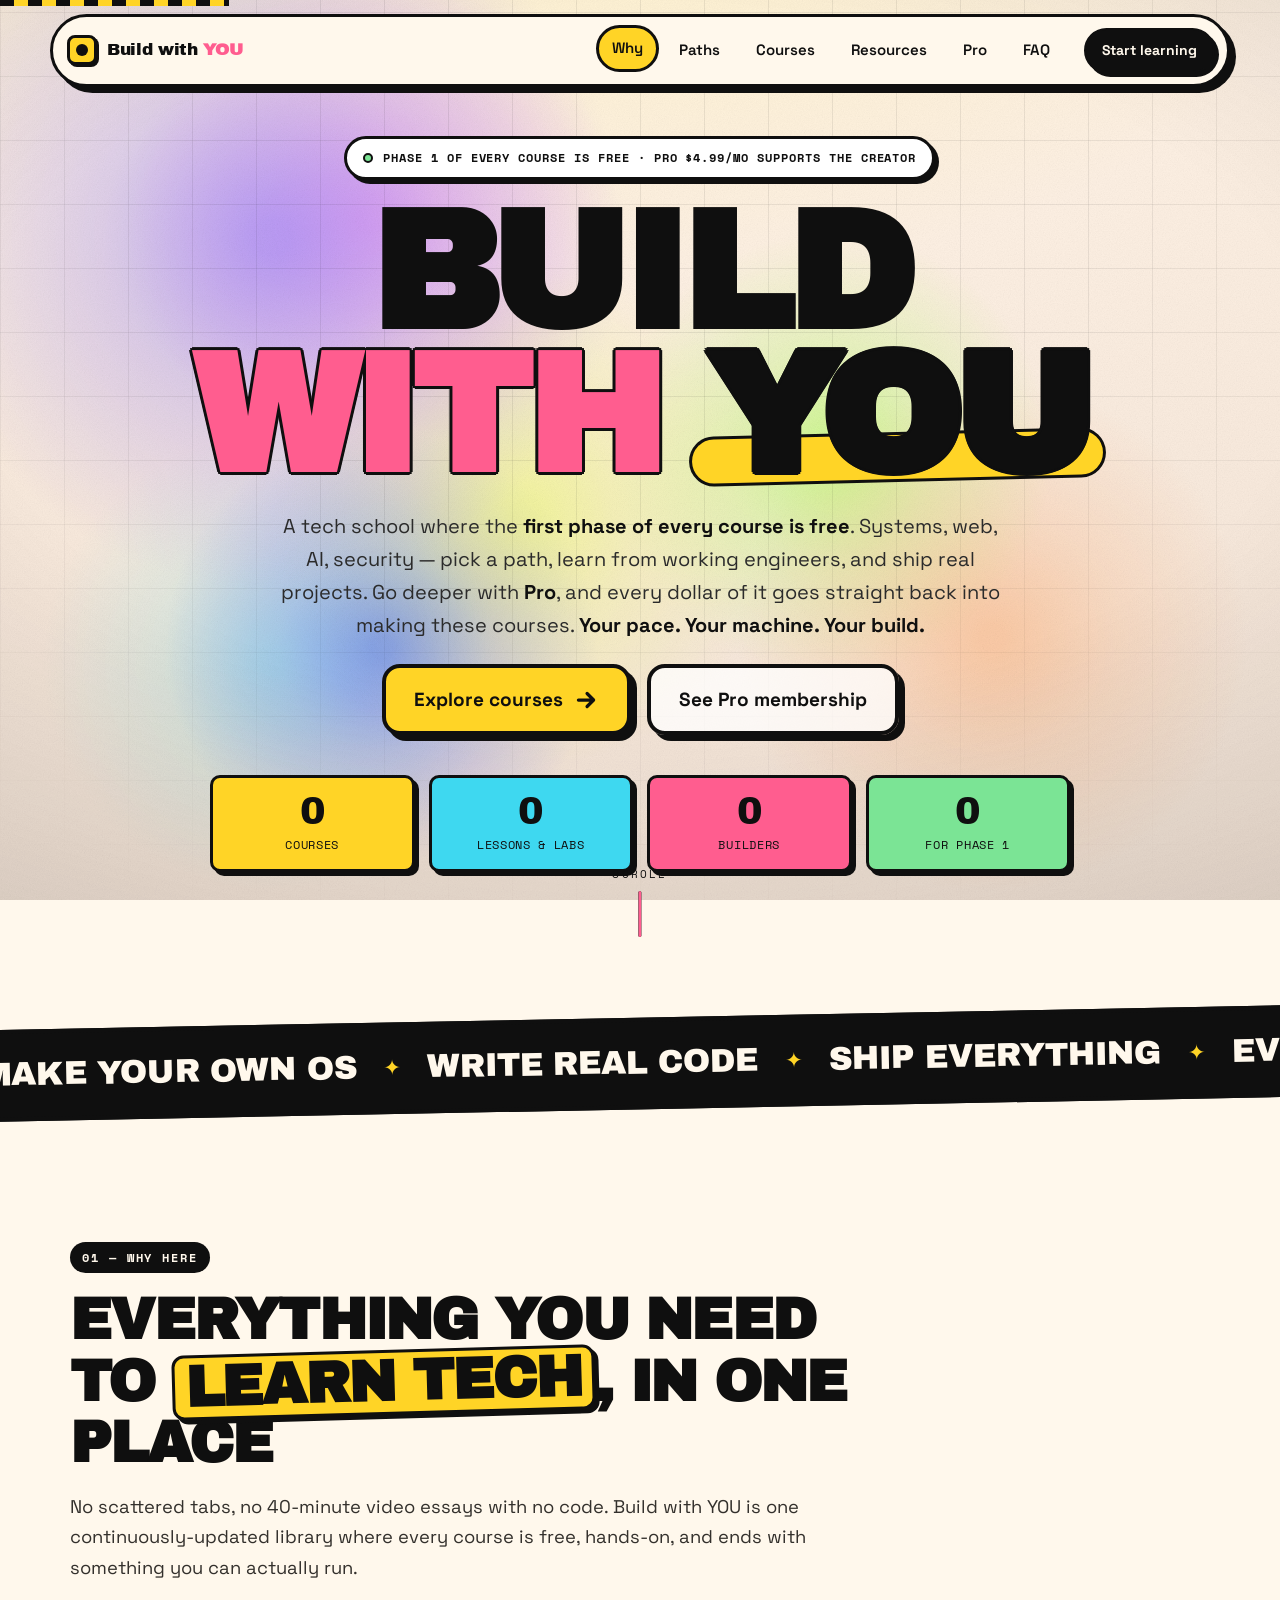
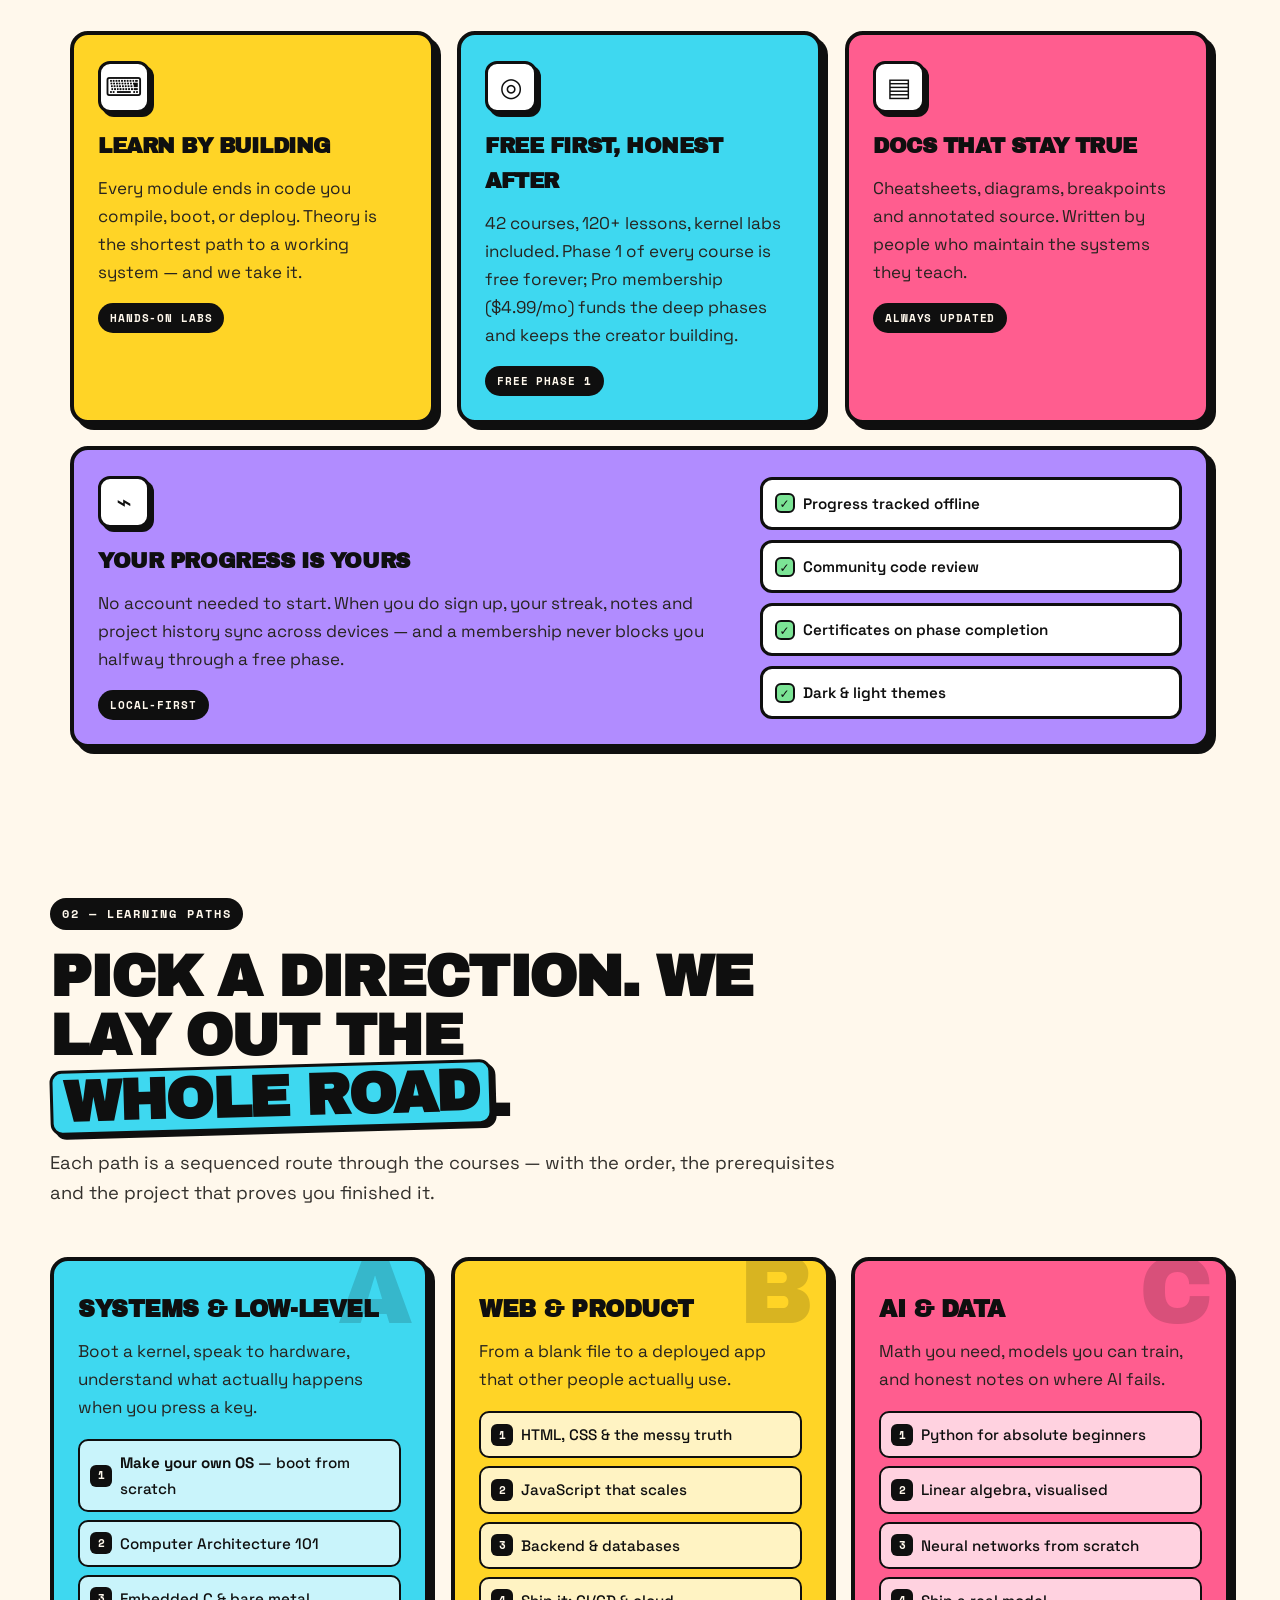
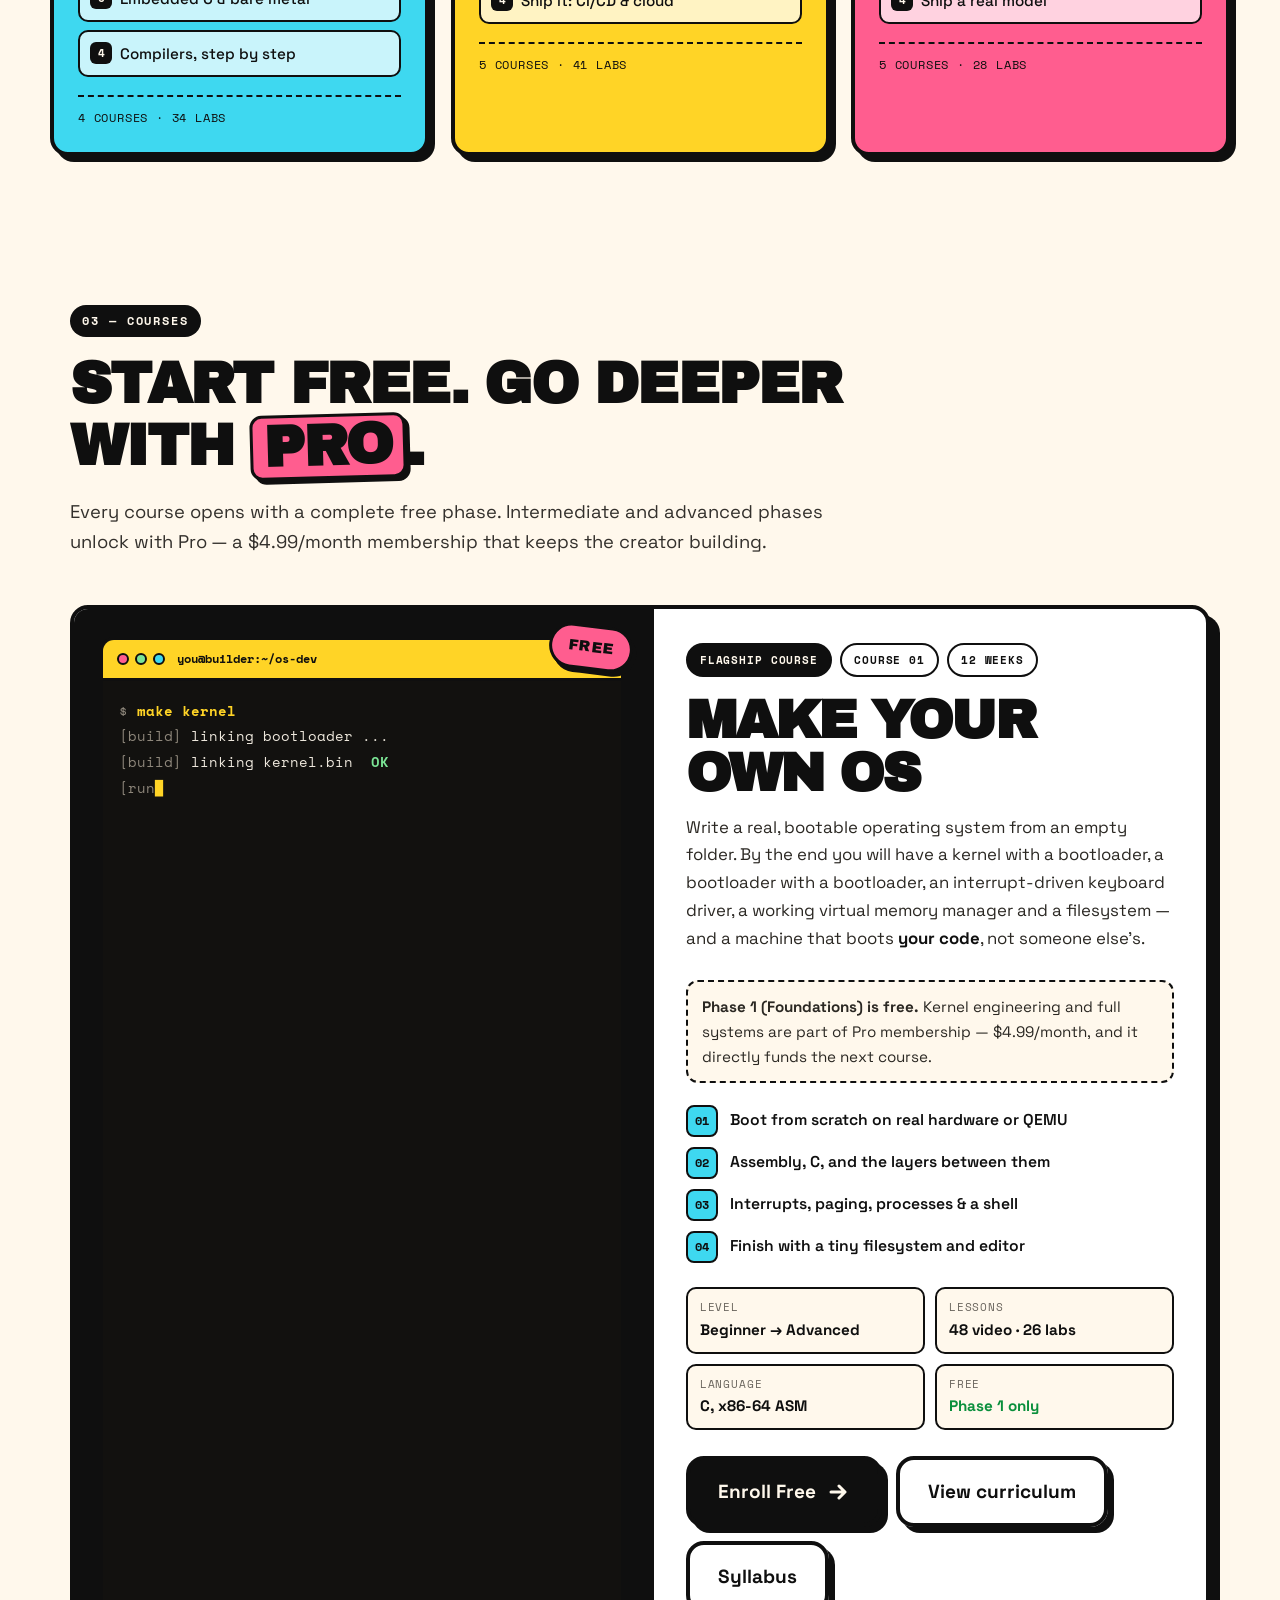
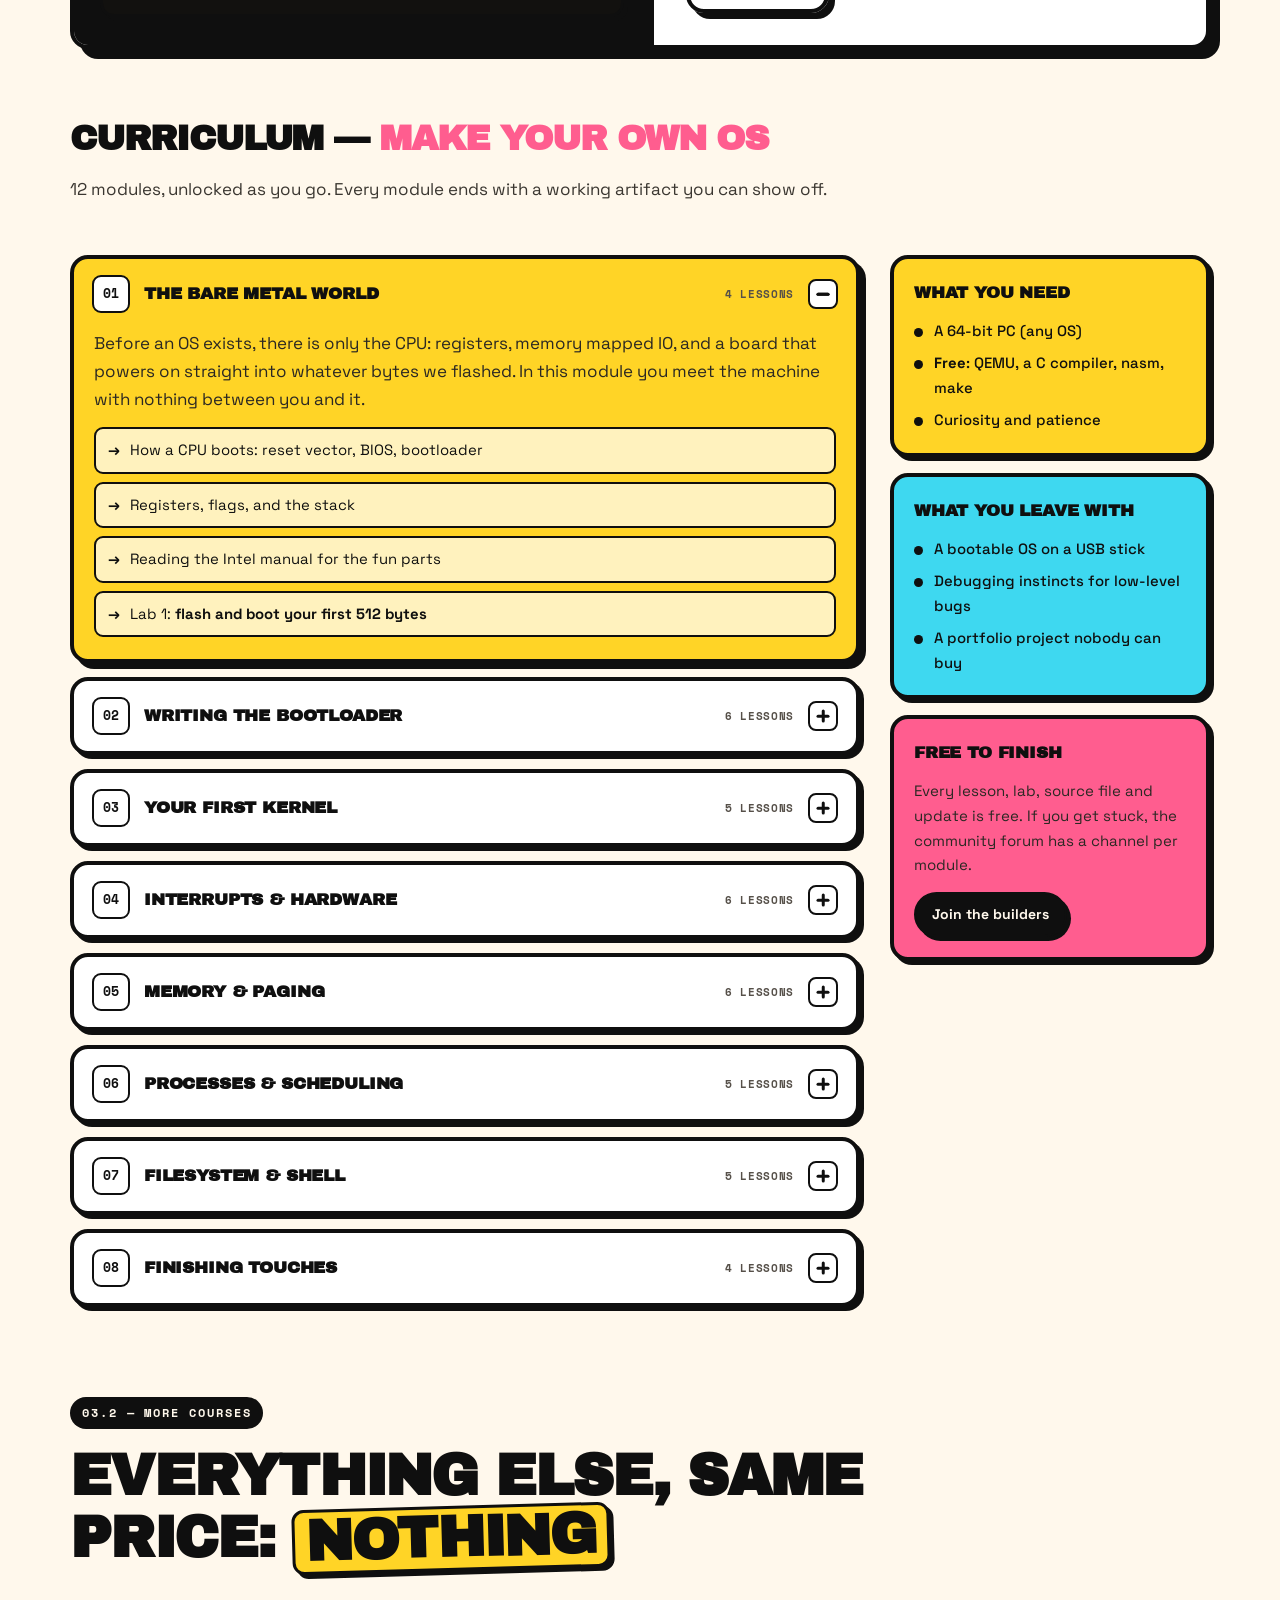
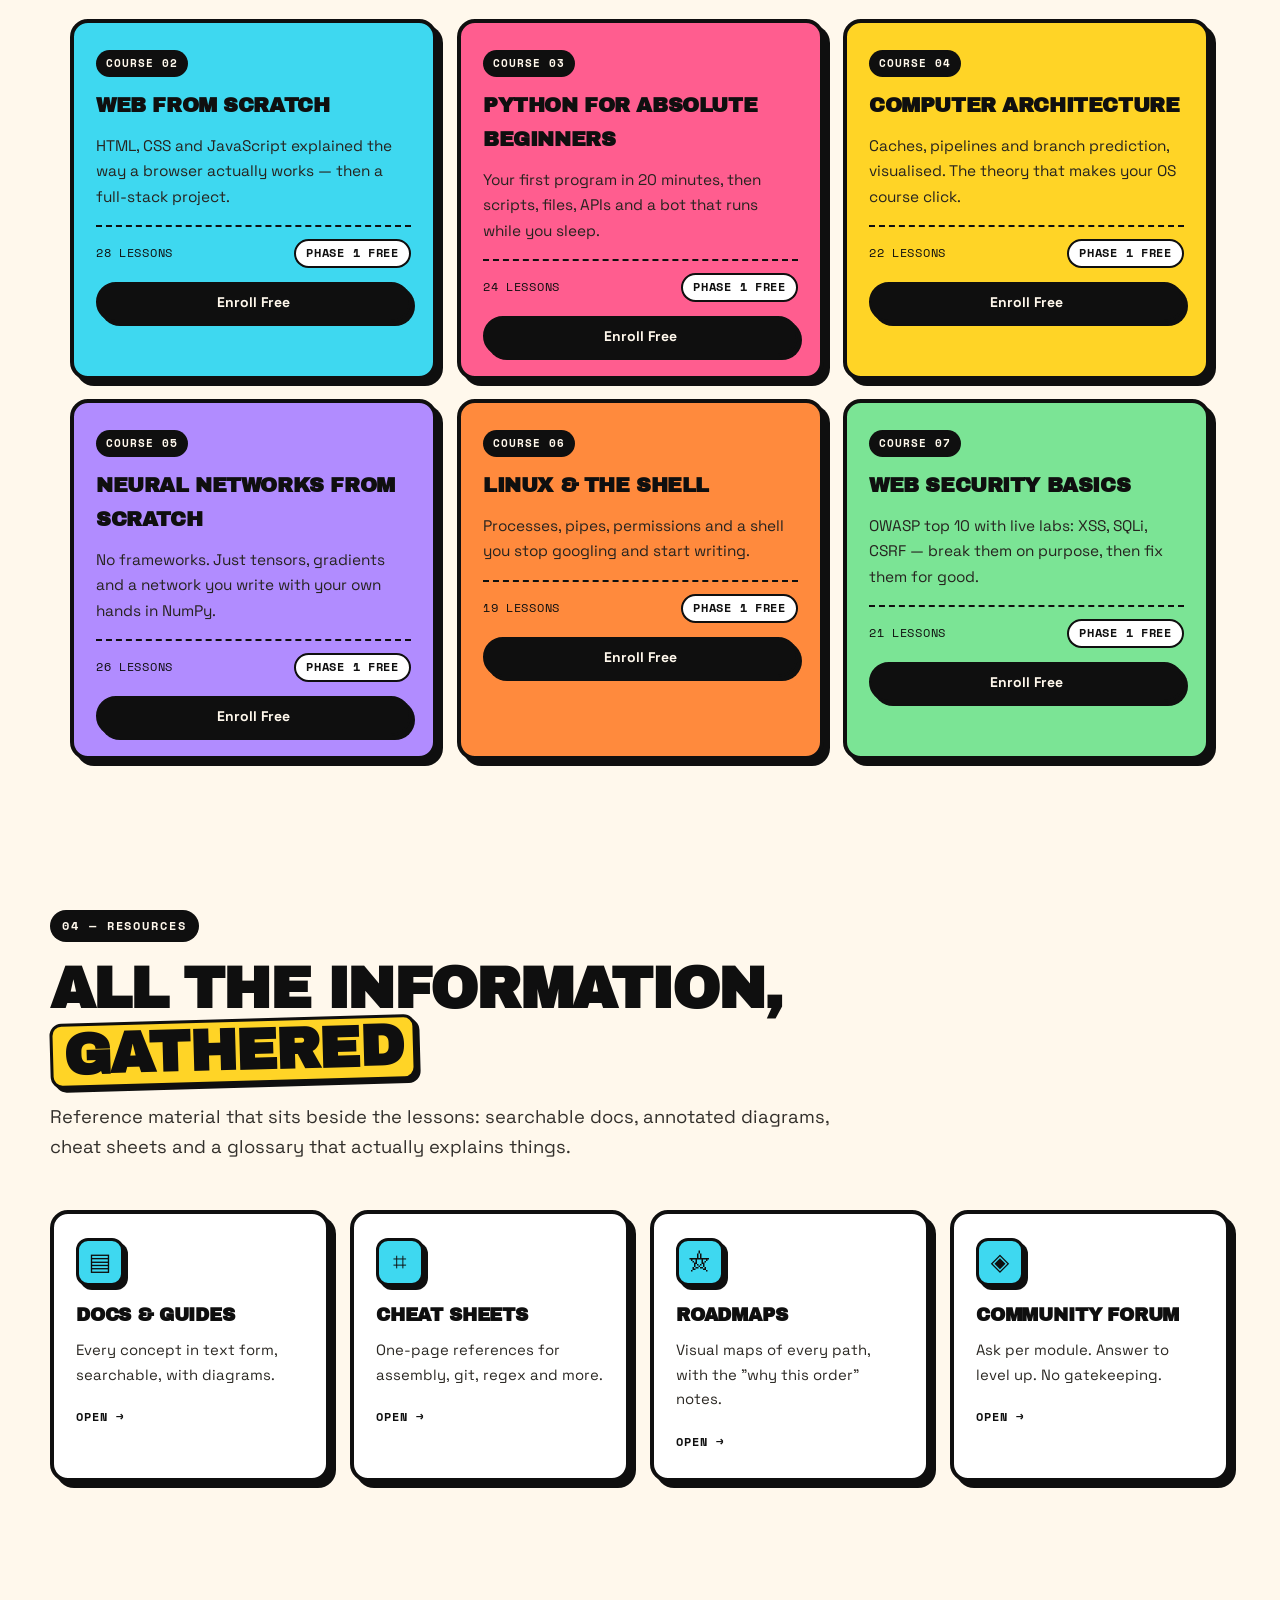
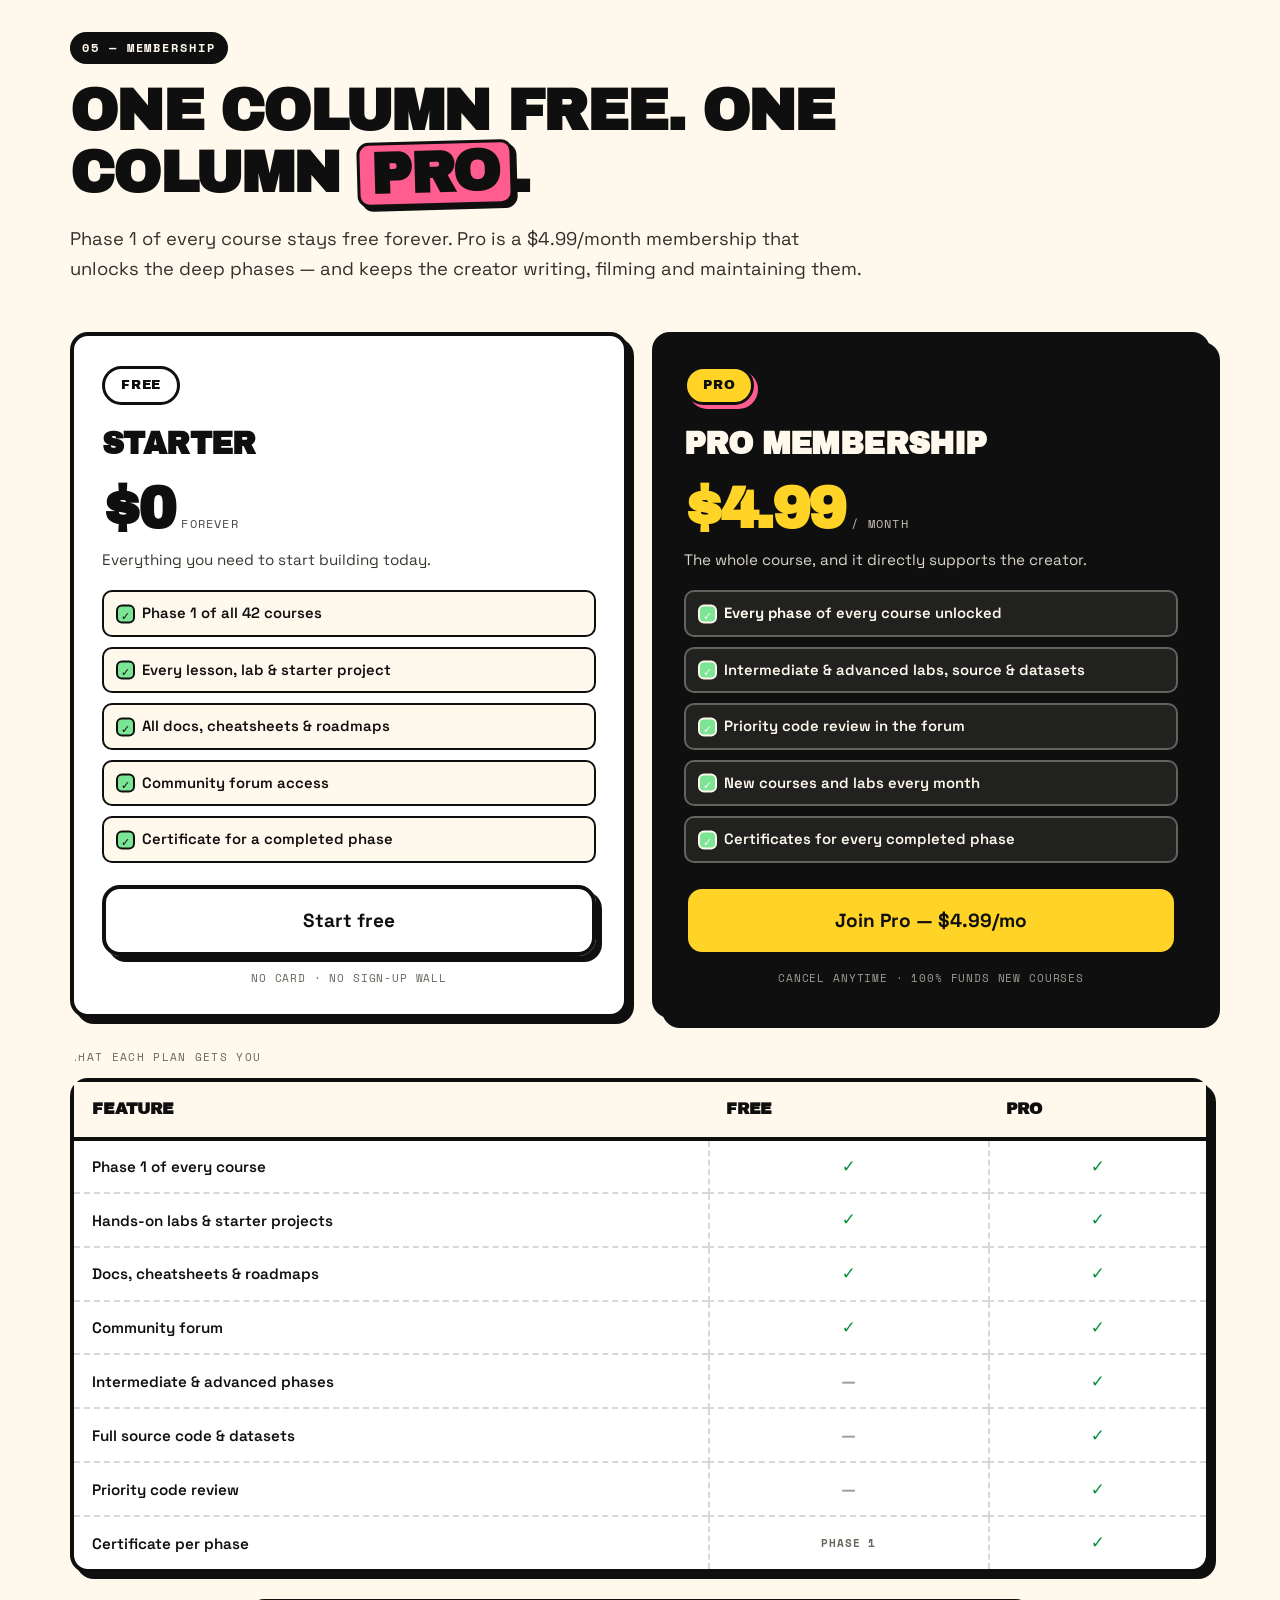
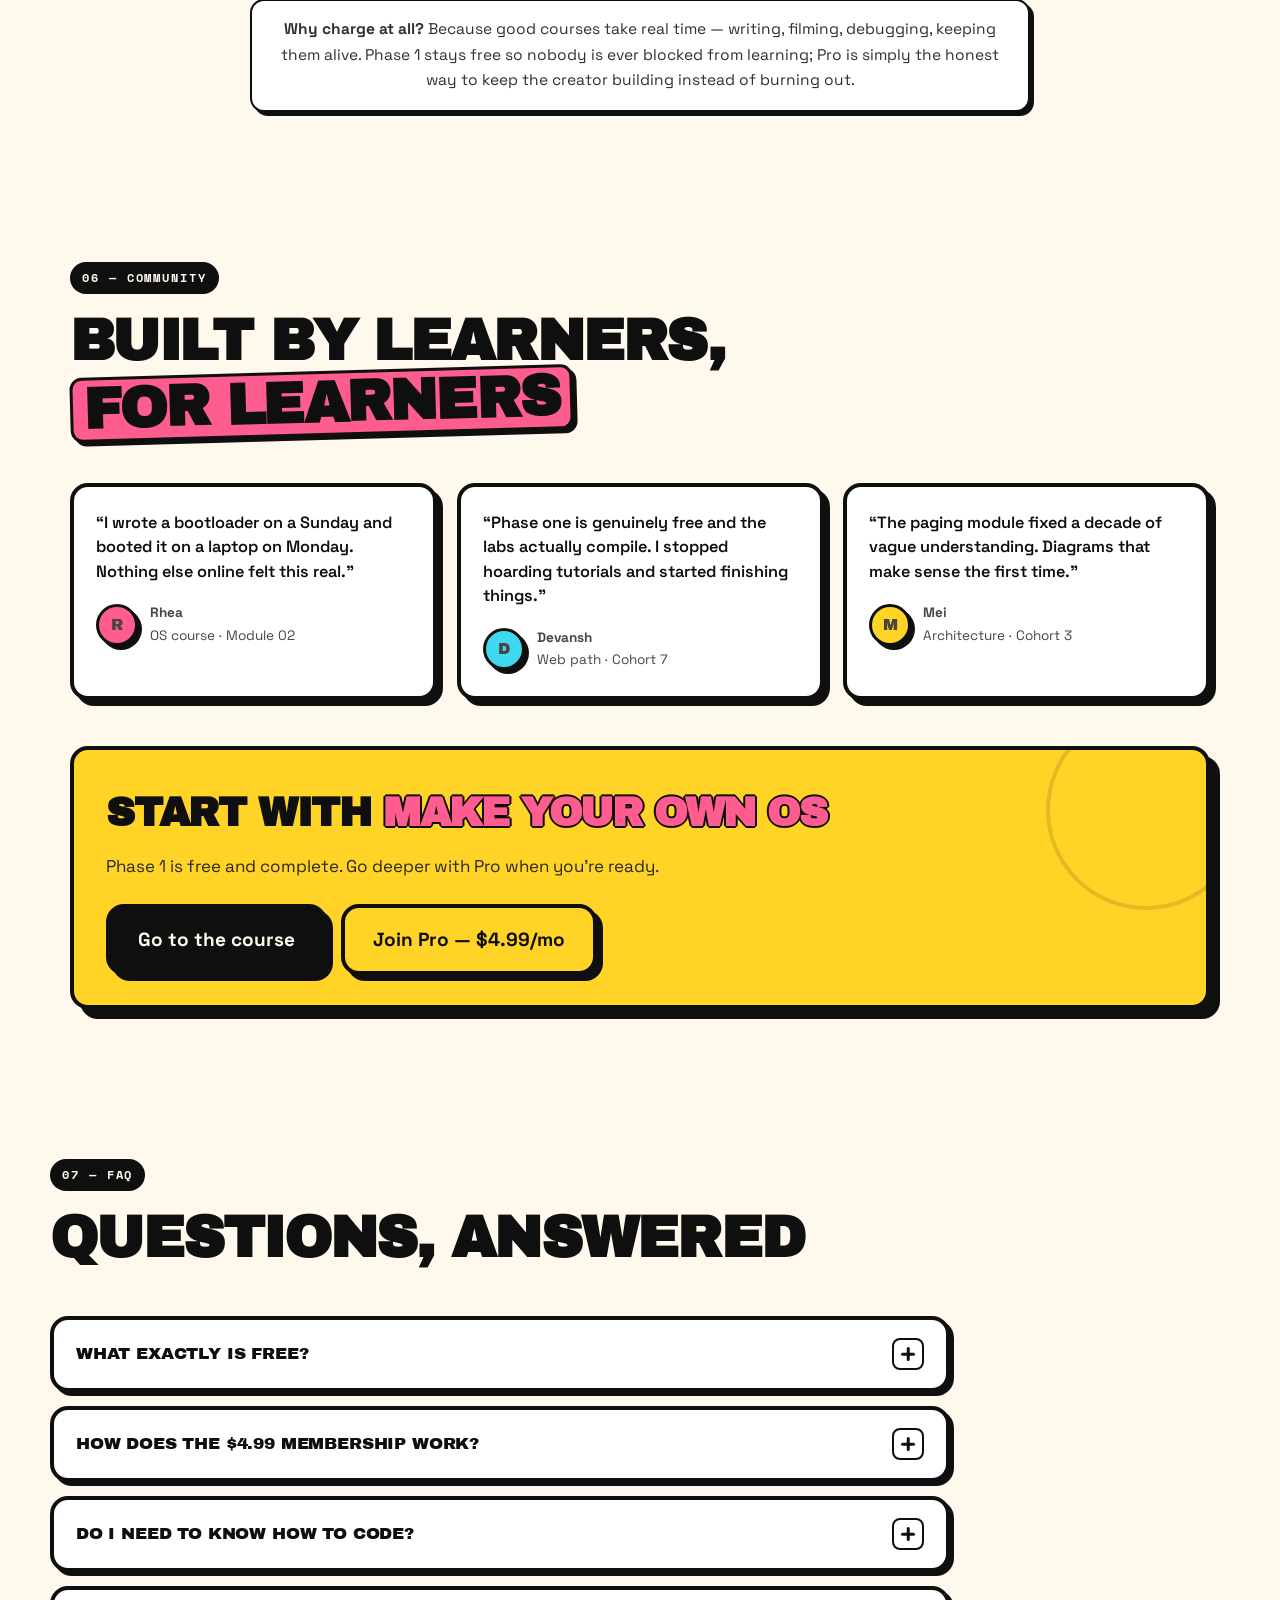
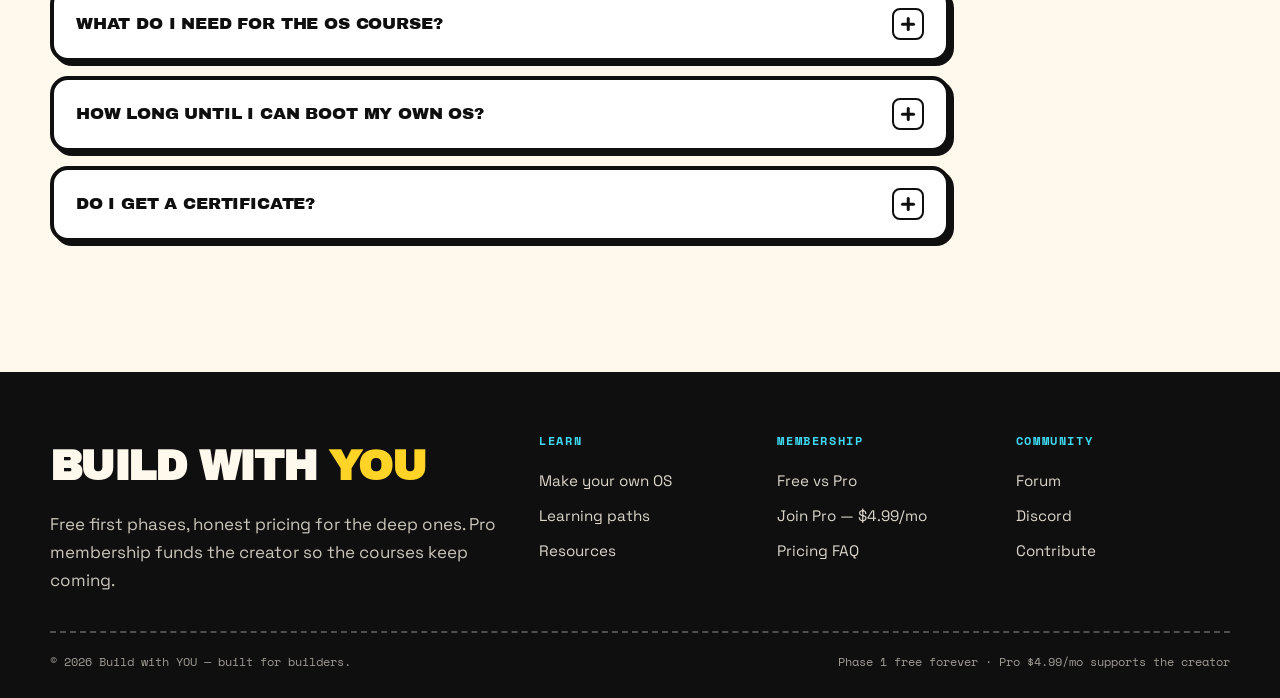
==== commit 1780bfa1: "Add Pro membership: pricing columns, checkout page and updated copy The site is no longer 'everythin" ====
--- a/index.html
+++ b/index.html
@@ -40,6 +40,7 @@
     <a href="#paths">Paths</a>
     <a href="#courses">Courses</a>
     <a href="#resources">Resources</a>
+    <a href="#membership">Pro</a>
     <a href="#faq">FAQ</a>
   </nav>
 
@@ -56,7 +57,7 @@
 <section class="hero">
   <div class="hero__badge reveal">
     <span class="dot-pulse"></span>
-    100% FREE · NO SIGN-UP WALLS · OPEN TO EVERYONE
+    PHASE 1 OF EVERY COURSE IS FREE · PRO $4.99/MO SUPPORTS THE CREATOR
   </div>
 
   <h1 class="hero__title">
@@ -65,8 +66,9 @@
   </h1>
 
   <p class="hero__sub reveal" style="--d:.2s">
-    A tech school where every course is <strong>completely free</strong>. Systems, web, AI, security —
+    A tech school where the <strong>first phase of every course is free</strong>. Systems, web, AI, security —
     pick a path, learn from working engineers, and ship real projects.
+    Go deeper with <strong>Pro</strong>, and every dollar of it goes straight back into making these courses.
     <strong>Your pace. Your machine. Your build.</strong>
   </p>
 
@@ -75,15 +77,15 @@
       <span>Explore courses</span>
       <svg viewBox="0 0 24 24" width="26" height="26" aria-hidden="true"><path d="M5 12h13M13 6l6 6-6 6" fill="none" stroke="currentColor" stroke-width="3" stroke-linecap="round" stroke-linejoin="round"/></svg>
     </a>
-    <a class="btn btn--big btn--ghost" href="#paths">
-      <span>See learning paths</span>
+    <a class="btn btn--big btn--ghost" href="#membership">
+      <span>See Pro membership</span>
     </a>
   </div>
 
   <div class="hero__stats reveal" style="--d:.36s">
     <div class="stat">
       <span class="stat__num" data-count="42">0</span>
-      <span class="stat__label">Free courses</span>
+      <span class="stat__label">Courses</span>
     </div>
     <div class="stat">
       <span class="stat__num" data-count="120" data-suffix="+">0</span>
@@ -95,7 +97,7 @@
     </div>
     <div class="stat">
       <span class="stat__num" data-count="0" data-prefix="$">0</span>
-      <span class="stat__label">Cost. Ever.</span>
+      <span class="stat__label">For phase 1</span>
     </div>
   </div>
 
@@ -113,11 +115,13 @@
       <span>WRITE REAL CODE</span><span class="marquee__sep">✦</span>
       <span>SHIP EVERYTHING</span><span class="marquee__sep">✦</span>
       <span>EVERYTHING IS FREE</span><span class="marquee__sep">✦</span>
+      <span>PRO SUPPORTS THE CREATOR</span><span class="marquee__sep">✦</span>
       <span>BUILD WITH YOU</span><span class="marquee__sep">✦</span>
       <span>MAKE YOUR OWN OS</span><span class="marquee__sep">✦</span>
       <span>WRITE REAL CODE</span><span class="marquee__sep">✦</span>
       <span>SHIP EVERYTHING</span><span class="marquee__sep">✦</span>
       <span>EVERYTHING IS FREE</span><span class="marquee__sep">✦</span>
+      <span>PRO SUPPORTS THE CREATOR</span><span class="marquee__sep">✦</span>
       <span>BUILD WITH YOU</span><span class="marquee__sep">✦</span>
     </div>
   </div>
@@ -141,9 +145,9 @@
 
     <article class="card card--cyan reveal" style="--d:.06s">
       <div class="card__icon">◎</div>
-      <h3>One curriculum, zero paywalls</h3>
-      <p>42 courses. 120+ lessons. 3D printers and kernel labs included. Every single one is free — because knowledge compounds.</p>
-      <div class="card__tag">100% free</div>
+      <h3>Free first, honest after</h3>
+      <p>42 courses, 120+ lessons, kernel labs included. Phase 1 of every course is free forever; Pro membership ($4.99/mo) funds the deep phases and keeps the creator building.</p>
+      <div class="card__tag">Free phase 1</div>
     </article>
 
     <article class="card card--pink reveal" style="--d:.12s">
@@ -158,13 +162,13 @@
         <div>
           <div class="card__icon">⌁</div>
           <h3>Your progress is yours</h3>
-          <p>No account needed to start. When you do sign up, your streak, notes and project history sync across devices — because the best learners are the ones who never hit a paywall mid-lesson.</p>
+          <p>No account needed to start. When you do sign up, your streak, notes and project history sync across devices — and a membership never blocks you halfway through a free phase.</p>
           <div class="card__tag">Local-first</div>
         </div>
         <ul class="ticklist">
           <li>Progress tracked offline</li>
           <li>Community code review</li>
-          <li>Certificates on project completion</li>
+          <li>Certificates on phase completion</li>
           <li>Dark &amp; light themes</li>
         </ul>
       </div>
@@ -226,8 +230,8 @@
 <section class="section" id="courses">
   <div class="section__head">
     <span class="eyebrow">03 — courses</span>
-    <h2 class="section__title reveal">Courses. All of them <span class="hl hl--pink">free</span>.</h2>
-    <p class="section__lead reveal">Start with the flagship below, then pick up whatever else pulls you in. No login, no card, no countdown timer.</p>
+    <h2 class="section__title reveal">Start free. Go deeper with <span class="hl hl--pink">Pro</span>.</h2>
+    <p class="section__lead reveal">Every course opens with a complete free phase. Intermediate and advanced phases unlock with Pro — a $4.99/month membership that keeps the creator building.</p>
   </div>
 
   <!-- ===== FEATURED COURSE: MAKE YOUR OWN OS ===== -->
@@ -262,6 +266,9 @@
         a kernel with a bootloader, a bootloader with a bootloader, an interrupt-driven keyboard
         driver, a working virtual memory manager and a filesystem — and a machine that boots
         <strong>your code</strong>, not someone else's.
+        <br /><br />
+        <span class="course-hero__note"><b>Phase 1 (Foundations) is free.</b> Kernel engineering and full
+        systems are part of Pro membership — $4.99/month, and it directly funds the next course.</span>
       </p>
 
       <ul class="hero-points">
@@ -275,7 +282,7 @@
         <div class="meta"><span class="meta__k">Level</span><span class="meta__v">Beginner → Advanced</span></div>
         <div class="meta"><span class="meta__k">Lessons</span><span class="meta__v">48 video · 26 labs</span></div>
         <div class="meta"><span class="meta__k">Language</span><span class="meta__v">C, x86-64 ASM</span></div>
-        <div class="meta"><span class="meta__k">Cost</span><span class="meta__v meta__v--free">FREE</span></div>
+        <div class="meta"><span class="meta__k">Free</span><span class="meta__v meta__v--free">Phase 1 only</span></div>
       </div>
 
       <div class="course-hero__actions">
@@ -478,7 +485,7 @@
       <span class="ccard__tag">Course 02</span>
       <h3>Web from Scratch</h3>
       <p>HTML, CSS and JavaScript explained the way a browser actually works — then a full-stack project.</p>
-      <div class="ccard__foot"><span>28 lessons</span><span class="ccard__free">FREE</span></div>
+      <div class="ccard__foot"><span>28 lessons</span><span class="ccard__free">Phase 1 free</span></div>
       <button class="btn btn--dark btn--sm ccard__btn" data-enroll="web">Enroll Free</button>
     </article>
 
@@ -486,7 +493,7 @@
       <span class="ccard__tag">Course 03</span>
       <h3>Python for Absolute Beginners</h3>
       <p>Your first program in 20 minutes, then scripts, files, APIs and a bot that runs while you sleep.</p>
-      <div class="ccard__foot"><span>24 lessons</span><span class="ccard__free">FREE</span></div>
+      <div class="ccard__foot"><span>24 lessons</span><span class="ccard__free">Phase 1 free</span></div>
       <button class="btn btn--dark btn--sm ccard__btn" data-enroll="python">Enroll Free</button>
     </article>
 
@@ -494,7 +501,7 @@
       <span class="ccard__tag">Course 04</span>
       <h3>Computer Architecture</h3>
       <p>Caches, pipelines and branch prediction, visualised. The theory that makes your OS course click.</p>
-      <div class="ccard__foot"><span>22 lessons</span><span class="ccard__free">FREE</span></div>
+      <div class="ccard__foot"><span>22 lessons</span><span class="ccard__free">Phase 1 free</span></div>
       <button class="btn btn--dark btn--sm ccard__btn" data-enroll="arch">Enroll Free</button>
     </article>
 
@@ -502,7 +509,7 @@
       <span class="ccard__tag">Course 05</span>
       <h3>Neural Networks from Scratch</h3>
       <p>No frameworks. Just tensors, gradients and a network you write with your own hands in NumPy.</p>
-      <div class="ccard__foot"><span>26 lessons</span><span class="ccard__free">FREE</span></div>
+      <div class="ccard__foot"><span>26 lessons</span><span class="ccard__free">Phase 1 free</span></div>
       <button class="btn btn--dark btn--sm ccard__btn" data-enroll="neural">Enroll Free</button>
     </article>
 
@@ -510,7 +517,7 @@
       <span class="ccard__tag">Course 06</span>
       <h3>Linux &amp; the Shell</h3>
       <p>Processes, pipes, permissions and a shell you stop googling and start writing.</p>
-      <div class="ccard__foot"><span>19 lessons</span><span class="ccard__free">FREE</span></div>
+      <div class="ccard__foot"><span>19 lessons</span><span class="ccard__free">Phase 1 free</span></div>
       <button class="btn btn--dark btn--sm ccard__btn" data-enroll="linux">Enroll Free</button>
     </article>
 
@@ -518,7 +525,7 @@
       <span class="ccard__tag">Course 07</span>
       <h3>Web Security Basics</h3>
       <p>OWASP top 10 with live labs: XSS, SQLi, CSRF — break them on purpose, then fix them for good.</p>
-      <div class="ccard__foot"><span>21 lessons</span><span class="ccard__free">FREE</span></div>
+      <div class="ccard__foot"><span>21 lessons</span><span class="ccard__free">Phase 1 free</span></div>
       <button class="btn btn--dark btn--sm ccard__btn" data-enroll="security">Enroll Free</button>
     </article>
   </div>
@@ -560,10 +567,82 @@
   </div>
 </section>
 
+<!-- ===================== MEMBERSHIP (FREE vs PRO) ===================== -->
+<section class="section" id="membership">
+  <div class="section__head">
+    <span class="eyebrow">05 — membership</span>
+    <h2 class="section__title reveal">One column free. One column <span class="hl hl--pink">Pro</span>.</h2>
+    <p class="section__lead reveal">Phase 1 of every course stays free forever. Pro is a $4.99/month membership that unlocks the deep phases — and keeps the creator writing, filming and maintaining them.</p>
+  </div>
+
+  <div class="plans">
+    <article class="plan reveal">
+      <span class="plan__badge">Free</span>
+      <h3 class="plan__name">Starter</h3>
+      <div class="plan__price"><b>$0</b><span>forever</span></div>
+      <p class="plan__tag">Everything you need to start building today.</p>
+      <ul class="plan__list">
+        <li>Phase 1 of all 42 courses</li>
+        <li>Every lesson, lab &amp; starter project</li>
+        <li>All docs, cheatsheets &amp; roadmaps</li>
+        <li>Community forum access</li>
+        <li>Certificate for a completed phase</li>
+      </ul>
+      <a class="btn btn--big btn--ghost plan__cta" href="#courses"><span>Start free</span></a>
+      <span class="plan__foot">No card · No sign-up wall</span>
+    </article>
+
+    <article class="plan plan--pro reveal" style="--d:.08s">
+      <span class="plan__badge plan__badge--pro">Pro</span>
+      <h3 class="plan__name">Pro membership</h3>
+      <div class="plan__price"><b>$4.99</b><span>/ month</span></div>
+      <p class="plan__tag">The whole course, and it directly supports the creator.</p>
+      <ul class="plan__list">
+        <li><b>Every phase</b> of every course unlocked</li>
+        <li>Intermediate &amp; advanced labs, source &amp; datasets</li>
+        <li>Priority code review in the forum</li>
+        <li>New courses and labs every month</li>
+        <li>Certificates for every completed phase</li>
+      </ul>
+      <a class="btn btn--big btn--yellow plan__cta" href="checkout.html"><span>Join Pro — $4.99/mo</span></a>
+      <span class="plan__foot">Cancel anytime · 100% funds new courses</span>
+    </article>
+  </div>
+
+  <div class="cmp reveal">
+    <table class="cmp__table">
+      <caption class="cmp__caption">What each plan gets you</caption>
+      <thead>
+        <tr>
+          <th scope="col">Feature</th>
+          <th scope="col" class="cmp__col-free">Free</th>
+          <th scope="col" class="cmp__col-pro">Pro</th>
+        </tr>
+      </thead>
+      <tbody>
+        <tr><th scope="row">Phase 1 of every course</th><td class="cmp__yes">✓</td><td class="cmp__yes">✓</td></tr>
+        <tr><th scope="row">Hands-on labs &amp; starter projects</th><td class="cmp__yes">✓</td><td class="cmp__yes">✓</td></tr>
+        <tr><th scope="row">Docs, cheatsheets &amp; roadmaps</th><td class="cmp__yes">✓</td><td class="cmp__yes">✓</td></tr>
+        <tr><th scope="row">Community forum</th><td class="cmp__yes">✓</td><td class="cmp__yes">✓</td></tr>
+        <tr><th scope="row">Intermediate &amp; advanced phases</th><td class="cmp__no">—</td><td class="cmp__yes">✓</td></tr>
+        <tr><th scope="row">Full source code &amp; datasets</th><td class="cmp__no">—</td><td class="cmp__yes">✓</td></tr>
+        <tr><th scope="row">Priority code review</th><td class="cmp__no">—</td><td class="cmp__yes">✓</td></tr>
+        <tr><th scope="row">Certificate per phase</th><td class="cmp__partial">Phase 1</td><td class="cmp__yes">✓</td></tr>
+      </tbody>
+    </table>
+  </div>
+
+  <p class="plans__note reveal">
+    <b>Why charge at all?</b> Because good courses take real time — writing, filming, debugging, keeping them alive.
+    Phase 1 stays free so nobody is ever blocked from learning; Pro is simply the honest way to keep the
+    creator building instead of burning out.
+  </p>
+</section>
+
 <!-- ===================== COMMUNITY ===================== -->
 <section class="section" id="community">
   <div class="section__head">
-    <span class="eyebrow">05 — community</span>
+    <span class="eyebrow">06 — community</span>
     <h2 class="section__title reveal">Built by learners, <span class="hl hl--pink">for learners</span></h2>
   </div>
 
@@ -573,7 +652,7 @@
       <figcaption><span class="avatar avatar--pink">R</span><span><b>Rhea</b><br/>OS course · Module 02</span></figcaption>
     </figure>
     <figure class="quote reveal" style="--d:.08s">
-      <blockquote>“Every course free, and the labs actually compile. I stopped hoarding tutorials and started finishing things.”</blockquote>
+      <blockquote>“Phase one is genuinely free and the labs actually compile. I stopped hoarding tutorials and started finishing things.”</blockquote>
       <figcaption><span class="avatar avatar--cyan">D</span><span><b>Devansh</b><br/>Web path · Cohort 7</span></figcaption>
     </figure>
     <figure class="quote reveal" style="--d:.16s">
@@ -585,23 +664,30 @@
   <div class="cta-band reveal">
     <div class="cta-band__text">
       <h3>Start with <span>Make your own OS</span></h3>
-      <p>Free, complete, and it starts with the first boot. No account needed.</p>
-    </div>
-    <a class="btn btn--big btn--dark" href="#make-your-own-os"><span>Go to the course</span></a>
+      <p>Phase 1 is free and complete. Go deeper with Pro when you're ready.</p>
+    </div>
+    <div class="cta-band__actions">
+      <a class="btn btn--big btn--dark" href="#make-your-own-os"><span>Go to the course</span></a>
+      <a class="btn btn--big btn--yellow" href="checkout.html"><span>Join Pro — $4.99/mo</span></a>
+    </div>
   </div>
 </section>
 
 <!-- ===================== FAQ ===================== -->
 <section class="section section--alt" id="faq">
   <div class="section__head">
-    <span class="eyebrow">06 — faq</span>
+    <span class="eyebrow">07 — faq</span>
     <h2 class="section__title reveal">Questions, answered</h2>
   </div>
 
   <div class="faq">
     <details class="faq__item reveal">
-      <summary>Is it really free?<span class="faq__icon" aria-hidden="true"></span></summary>
-      <p>Yes — every course, lab, source file and future update. No subscription, no trial period, no "premium" lessons. The only thing we'd ask for is that you share what you build.</p>
+      <summary>What exactly is free?<span class="faq__icon" aria-hidden="true"></span></summary>
+      <p><b>Phase 1 of every course is free, forever</b> — the full beginner phase, with every lesson, lab and starter project. No card, no sign-up, no countdown. The intermediate and advanced phases are part of Pro membership, because that is what keeps the creator building.</p>
+    </details>
+    <details class="faq__item reveal">
+      <summary>How does the $4.99 membership work?<span class="faq__icon" aria-hidden="true"></span></summary>
+      <p>Pro is a monthly membership that unlocks every phase of every course — including <b>Make your own OS</b> kernel engineering and full systems. It is a support-the-creator model: the money pays for the filming, the hardware, the lab time and the updates. Cancel whenever you like, in one click.</p>
     </details>
     <details class="faq__item reveal">
       <summary>Do I need to know how to code?<span class="faq__icon" aria-hidden="true"></span></summary>
@@ -617,7 +703,7 @@
     </details>
     <details class="faq__item reveal">
       <summary>Do I get a certificate?<span class="faq__icon" aria-hidden="true"></span></summary>
-      <p>You get something better — a working project. Certificates are issued for completed paths if you want the badge for your CV, free of charge too.</p>
+      <p>You get something better — a working project. Free members get a certificate for a completed Phase 1; Pro members get one for every phase they finish.</p>
     </details>
   </div>
 </section>
@@ -629,7 +715,7 @@
   <div class="footer__top">
     <div class="footer__brand">
       <h2 class="footer__logo">Build with <span>YOU</span></h2>
-      <p>Free tech education, for everyone who wants to actually build. No paywalls, no fluff.</p>
+      <p>Free first phases, honest pricing for the deep ones. Pro membership funds the creator so the courses keep coming.</p>
     </div>
     <div class="footer__cols">
       <div class="footer__col">
@@ -639,22 +725,22 @@
         <a href="#resources">Resources</a>
       </div>
       <div class="footer__col">
+        <h4>Membership</h4>
+        <a href="#membership">Free vs Pro</a>
+        <a href="checkout.html">Join Pro — $4.99/mo</a>
+        <a href="#faq">Pricing FAQ</a>
+      </div>
+      <div class="footer__col">
         <h4>Community</h4>
         <a href="#community">Forum</a>
         <a href="#community">Discord</a>
         <a href="#community">Contribute</a>
       </div>
-      <div class="footer__col">
-        <h4>About</h4>
-        <a href="#why">Why free</a>
-        <a href="#faq">FAQ</a>
-        <a href="#top">Contact</a>
-      </div>
     </div>
   </div>
   <div class="footer__bottom">
     <span>© <span id="year">2026</span> Build with YOU — built for builders.</span>
-    <span class="footer__made">Made with ♥ and a lot of terminal windows</span>
+    <span class="footer__made">Phase 1 free forever · Pro $4.99/mo supports the creator</span>
   </div>
 </footer>
 
--- a/styles.css
+++ b/styles.css
@@ -763,6 +763,14 @@
 }
 .course-hero__lead { margin: 0 0 22px; color: #2b2823; font-size: 1.05rem; }
 .course-hero__lead strong { color: var(--ink); }
+.course-hero__note {
+  display: block;
+  background: var(--paper);
+  border: 2px dashed var(--ink);
+  border-radius: 12px;
+  padding: 12px 14px;
+  font-size: .95rem;
+}
 
 .hero-points { list-style: none; margin: 0 0 24px; padding: 0; display: grid; gap: 10px; }
 .hero-points li {
@@ -1031,6 +1039,7 @@
   opacity: .12;
 }
 .cta-band h3 { font-family: var(--font-display); font-size: clamp(1.6rem, 4vw, 2.5rem); letter-spacing: -.03em; text-transform: uppercase; margin: 0 0 6px; }
+.cta-band__actions { display: flex; flex-wrap: wrap; gap: 14px; }
 .cta-band h3 span {
   color: var(--pink);
   text-shadow:
@@ -1572,6 +1581,552 @@
 /* ============================================================
    RESPONSIVE
    ============================================================ */
+/* ============================================================
+   MEMBERSHIP — FREE vs PRO COLUMNS
+   ============================================================ */
+.plans {
+  display: grid;
+  grid-template-columns: repeat(2, 1fr);
+  gap: 24px;
+  align-items: start;
+}
+.plan {
+  position: relative;
+  background: var(--paper-2);
+  border: var(--border-lg) solid var(--ink);
+  border-radius: var(--radius);
+  box-shadow: var(--shadow);
+  padding: 30px 28px 26px;
+  transition: transform .22s cubic-bezier(.2,.9,.25,1), box-shadow .22s ease;
+}
+.plan:hover { transform: translate(-4px,-4px); box-shadow: var(--shadow-xl); }
+.plan--pro {
+  background: var(--ink);
+  color: var(--paper);
+  box-shadow: var(--shadow-lg);
+}
+.plan--pro:hover { box-shadow: var(--shadow-xl); }
+
+.plan__badge {
+  display: inline-block;
+  font-family: var(--font-display);
+  font-size: 13px;
+  letter-spacing: .06em;
+  text-transform: uppercase;
+  background: var(--paper-2);
+  color: var(--ink);
+  border: 3px solid var(--ink);
+  border-radius: 999px;
+  padding: 6px 16px;
+  margin-bottom: 14px;
+}
+.plan__badge--pro {
+  background: var(--yellow);
+  color: var(--ink);
+  box-shadow: 4px 4px 0 var(--pink);
+}
+.plan__name {
+  font-family: var(--font-display);
+  font-size: clamp(1.4rem, 3vw, 1.9rem);
+  letter-spacing: -.02em;
+  text-transform: uppercase;
+  margin: 0 0 10px;
+}
+.plan__price {
+  display: flex; align-items: baseline; gap: 8px;
+  margin-bottom: 10px;
+}
+.plan__price b {
+  font-family: var(--font-display);
+  font-size: clamp(2.4rem, 6vw, 3.6rem);
+  line-height: 1;
+  letter-spacing: -.04em;
+}
+.plan--pro .plan__price b { color: var(--yellow); }
+.plan__price span {
+  font-family: var(--font-mono);
+  font-size: 12px;
+  letter-spacing: .1em;
+  text-transform: uppercase;
+  opacity: .75;
+}
+.plan__tag { margin: 0 0 18px; font-size: .95rem; color: #3a3630; }
+.plan--pro .plan__tag { color: rgba(255,248,236,.85); }
+
+.plan__list {
+  list-style: none;
+  margin: 0 0 22px;
+  padding: 0;
+  display: grid;
+  gap: 10px;
+}
+.plan__list li {
+  position: relative;
+  padding: 9px 12px 9px 38px;
+  background: var(--paper);
+  border: 2px solid var(--ink);
+  border-radius: 10px;
+  font-size: .93rem;
+  font-weight: 600;
+}
+.plan__list li::before {
+  content: "✓";
+  position: absolute; left: 12px; top: 50%;
+  transform: translateY(-50%);
+  width: 19px; height: 19px;
+  display: grid; place-items: center;
+  background: var(--green);
+  border: 2px solid var(--ink);
+  border-radius: 6px;
+  font-size: 11px; font-weight: 700;
+}
+.plan--pro .plan__list li {
+  background: rgba(255,248,236,.08);
+  border-color: rgba(255,248,236,.3);
+}
+.plan--pro .plan__list li::before { border-color: var(--paper); }
+
+.plan__cta { width: 100%; }
+.plan__foot {
+  display: block;
+  margin-top: 14px;
+  text-align: center;
+  font-family: var(--font-mono);
+  font-size: 10.5px;
+  letter-spacing: .08em;
+  text-transform: uppercase;
+  color: #6a655d;
+}
+.plan--pro .plan__foot { color: rgba(255,248,236,.6); }
+
+/* comparison table */
+.cmp { margin-top: 30px; }
+.cmp__table {
+  width: 100%;
+  border-collapse: separate;
+  border-spacing: 0;
+  background: var(--paper-2);
+  border: var(--border-lg) solid var(--ink);
+  border-radius: var(--radius);
+  overflow: hidden;
+  box-shadow: var(--shadow);
+}
+.cmp__caption {
+  caption-side: top;
+  text-align: left;
+  padding: 0 0 12px;
+  font-family: var(--font-mono);
+  font-size: 11px;
+  letter-spacing: .12em;
+  text-transform: uppercase;
+  color: #6a655d;
+}
+.cmp__table thead th {
+  font-family: var(--font-display);
+  font-size: 1rem;
+  text-transform: uppercase;
+  letter-spacing: -.01em;
+  padding: 14px 18px;
+  text-align: left;
+  border-bottom: var(--border-lg) solid var(--ink);
+  background: var(--paper);
+}
+.cmp__table thead th:first-child { width: 56%; }
+.cmp__col-free { background: var(--paper); }
+.cmp__col-pro { background: var(--yellow); }
+.cmp__table tbody th {
+  font-weight: 600;
+  font-size: .95rem;
+  text-align: left;
+  padding: 12px 18px;
+  border-bottom: 2px dashed rgba(15,15,15,.16);
+}
+.cmp__table tbody td {
+  text-align: center;
+  padding: 12px 18px;
+  border-bottom: 2px dashed rgba(15,15,15,.16);
+  border-left: 2px dashed rgba(15,15,15,.16);
+  font-weight: 700;
+}
+.cmp__table tbody tr:last-child th,
+.cmp__table tbody tr:last-child td { border-bottom: none; }
+.cmp__yes {
+  color: #0a8f3c;
+  font-size: 1.05rem;
+}
+.cmp__no { color: #a49c92; }
+.cmp__partial {
+  font-family: var(--font-mono);
+  font-size: 10.5px;
+  letter-spacing: .08em;
+  text-transform: uppercase;
+  color: #6a655d;
+}
+
+.plans__note {
+  margin: 26px auto 0;
+  max-width: 78ch;
+  text-align: center;
+  font-size: .97rem;
+  color: #33302c;
+  background: var(--paper-2);
+  border: 2px solid var(--ink);
+  border-radius: 14px;
+  padding: 16px 20px;
+  box-shadow: var(--shadow-sm);
+}
+
+/* ============================================================
+   CHECKOUT PAGE
+   ============================================================ */
+.checkout-body { padding-bottom: 40px; }
+
+.checkout-nav {
+  position: relative;
+  z-index: 5;
+  max-width: 1120px;
+  margin: 0 auto;
+  padding: 22px 20px 10px;
+  display: flex;
+  align-items: center;
+  justify-content: space-between;
+  gap: 16px;
+}
+.checkout-nav__brand {
+  display: flex; align-items: center; gap: 10px;
+  text-decoration: none;
+  font-family: var(--font-display);
+  font-size: 17px;
+}
+.checkout-nav__brand .nav__brand-text b { color: var(--pink); }
+.checkout-nav__back {
+  text-decoration: none;
+  font-family: var(--font-mono);
+  font-size: 12px;
+  letter-spacing: .08em;
+  text-transform: uppercase;
+  font-weight: 700;
+  background: var(--paper-2);
+  border: 2px solid var(--ink);
+  border-radius: 999px;
+  padding: 9px 16px;
+  box-shadow: var(--shadow-sm);
+  transition: transform .16s ease, background .16s ease;
+}
+.checkout-nav__back:hover { background: var(--cyan); transform: translate(-2px,-2px); }
+
+.checkout {
+  position: relative;
+  z-index: 2;
+  max-width: 1120px;
+  margin: 0 auto;
+  padding: 26px 20px 40px;
+  display: grid;
+  grid-template-columns: 1fr 1fr;
+  gap: 26px;
+  align-items: start;
+}
+
+/* summary column */
+.summary {
+  background: var(--paper);
+  border: var(--border-lg) solid var(--ink);
+  border-radius: var(--radius);
+  box-shadow: var(--shadow-lg);
+  padding: 26px 24px;
+  position: sticky;
+  top: 20px;
+}
+.summary__eyebrow {
+  display: inline-block;
+  font-family: var(--font-mono);
+  font-size: 11px; font-weight: 700;
+  letter-spacing: .14em; text-transform: uppercase;
+  background: var(--ink); color: var(--paper);
+  padding: 6px 12px; border-radius: 999px;
+  margin-bottom: 14px;
+}
+.summary__title {
+  font-family: var(--font-display);
+  font-size: clamp(1.9rem, 4.4vw, 2.7rem);
+  line-height: 1;
+  letter-spacing: -.03em;
+  text-transform: uppercase;
+  margin: 0 0 18px;
+}
+.summary__title span { color: var(--pink); }
+
+.summary__product {
+  background: var(--paper-2);
+  border: var(--border) solid var(--ink);
+  border-radius: 14px;
+  padding: 18px 16px;
+  margin-bottom: 18px;
+}
+.summary__producthead {
+  display: flex; align-items: center; gap: 10px; flex-wrap: wrap;
+  margin-bottom: 10px;
+}
+.summary__badge {
+  font-family: var(--font-display);
+  font-size: 12px; letter-spacing: .06em;
+  background: var(--yellow);
+  border: 2px solid var(--ink);
+  border-radius: 999px;
+  padding: 4px 12px;
+}
+.summary__cycle {
+  font-family: var(--font-mono);
+  font-size: 10px; letter-spacing: .08em; text-transform: uppercase;
+  color: #6a655d;
+}
+.summary__product h2 {
+  font-family: var(--font-display);
+  font-size: 1.25rem; text-transform: uppercase; letter-spacing: -.01em;
+  margin: 0 0 6px;
+}
+.summary__product p { margin: 0 0 14px; font-size: .9rem; color: #3a3630; }
+.summary__price {
+  display: flex; align-items: baseline; gap: 8px;
+  margin-bottom: 6px;
+}
+.summary__price b {
+  font-family: var(--font-display);
+  font-size: 2.4rem; line-height: 1; letter-spacing: -.04em;
+}
+.summary__price span {
+  font-family: var(--font-mono); font-size: 11px;
+  letter-spacing: .1em; text-transform: uppercase; color: #6a655d;
+}
+.summary__due {
+  font-family: var(--font-mono);
+  font-size: 10.5px; letter-spacing: .05em; text-transform: uppercase;
+  color: #56504a;
+  border-top: 2px dashed rgba(15,15,15,.2);
+  padding-top: 10px;
+}
+.summary__due b { color: var(--ink); }
+
+.summary__perks { list-style: none; margin: 0 0 18px; padding: 0; display: grid; gap: 9px; }
+.summary__perks li {
+  position: relative;
+  padding: 9px 12px 9px 38px;
+  background: var(--paper-2);
+  border: 2px solid var(--ink);
+  border-radius: 10px;
+  font-size: .9rem; font-weight: 600;
+}
+.summary__perks li::before {
+  content: "✓";
+  position: absolute; left: 12px; top: 50%;
+  transform: translateY(-50%);
+  width: 19px; height: 19px;
+  display: grid; place-items: center;
+  background: var(--green);
+  border: 2px solid var(--ink);
+  border-radius: 6px;
+  font-size: 11px; font-weight: 700;
+}
+
+.summary__why {
+  display: flex; gap: 12px;
+  background: var(--yellow);
+  border: var(--border) solid var(--ink);
+  border-radius: 14px;
+  padding: 14px 16px;
+  box-shadow: var(--shadow-sm);
+}
+.summary__whyicon {
+  flex: 0 0 auto;
+  width: 34px; height: 34px;
+  display: grid; place-items: center;
+  background: var(--pink);
+  border: 2px solid var(--ink);
+  border-radius: 9px;
+  font-size: 15px;
+}
+.summary__why p { margin: 0; font-size: .88rem; line-height: 1.5; }
+
+/* payment column */
+.pay {
+  background: var(--paper-2);
+  border: var(--border-lg) solid var(--ink);
+  border-radius: var(--radius);
+  box-shadow: var(--shadow-lg);
+  padding: 26px 24px;
+}
+.pay__step { position: relative; padding-left: 46px; margin-bottom: 26px; }
+.pay__stepnum {
+  position: absolute; left: 0; top: 0;
+  width: 34px; height: 34px;
+  display: grid; place-items: center;
+  background: var(--yellow);
+  border: var(--border) solid var(--ink);
+  border-radius: 9px;
+  box-shadow: var(--shadow-sm);
+  font-family: var(--font-mono); font-size: 13px; font-weight: 700;
+}
+.pay__step h2 {
+  font-family: var(--font-display);
+  font-size: 1.15rem; text-transform: uppercase; letter-spacing: -.01em;
+  margin: 4px 0 4px;
+}
+.pay__hint { margin: 0 0 14px; font-size: .87rem; color: #5c564f; }
+
+.field { display: block; margin-bottom: 14px; }
+.field__label {
+  display: block;
+  font-family: var(--font-mono);
+  font-size: 10.5px; font-weight: 700;
+  letter-spacing: .1em; text-transform: uppercase;
+  margin-bottom: 6px;
+}
+.field__wrap { position: relative; display: block; }
+.field__input {
+  width: 100%;
+  font-family: var(--font-body);
+  font-size: 16px;
+  color: var(--ink);
+  background: var(--paper);
+  border: var(--border) solid var(--ink);
+  border-radius: 10px;
+  padding: 12px 14px;
+  transition: box-shadow .16s ease, transform .16s ease, border-color .16s ease;
+}
+.field__input--mono { font-family: var(--font-mono); letter-spacing: .04em; }
+.field__input::placeholder { color: #a9a29a; }
+.field__input:focus {
+  outline: none;
+  box-shadow: 4px 4px 0 var(--ink);
+  transform: translate(-2px,-2px);
+}
+.field__input.is-invalid { border-color: #d92b2b; box-shadow: 4px 4px 0 #d92b2b; }
+.field__brand {
+  position: absolute;
+  right: 10px; top: 50%;
+  transform: translateY(-50%);
+  font-family: var(--font-mono);
+  font-size: 9.5px; font-weight: 700;
+  letter-spacing: .1em;
+  background: var(--ink); color: var(--paper);
+  padding: 4px 8px; border-radius: 5px;
+  pointer-events: none;
+}
+.field__error {
+  display: none;
+  margin-top: 6px;
+  font-family: var(--font-mono);
+  font-size: 11px;
+  color: #c02424;
+}
+.field__error.is-shown { display: block; }
+.field-row { display: grid; grid-template-columns: 1fr 1fr; gap: 14px; }
+
+.pay__trust {
+  display: flex; flex-wrap: wrap; gap: 8px;
+  margin: 4px 0 18px;
+}
+.pay__trust span {
+  font-family: var(--font-mono);
+  font-size: 10px; letter-spacing: .06em; text-transform: uppercase;
+  background: var(--paper);
+  border: 2px solid var(--ink);
+  border-radius: 999px;
+  padding: 6px 11px;
+}
+.pay__submit { width: 100%; }
+.pay__submit[disabled] { opacity: .7; cursor: progress; }
+.pay__fine {
+  margin: 16px 0 0;
+  font-family: var(--font-mono);
+  font-size: 10.5px;
+  line-height: 1.7;
+  letter-spacing: .04em;
+  color: #6a655d;
+  text-align: center;
+}
+
+/* success state */
+.pay__success { text-align: center; padding: 10px 0; }
+.pay__tick {
+  display: inline-grid; place-items: center;
+  width: 78px; height: 78px;
+  font-size: 34px;
+  background: var(--green);
+  border: var(--border-lg) solid var(--ink);
+  border-radius: 50%;
+  box-shadow: var(--shadow);
+  margin-bottom: 18px;
+  animation: popIn .45s cubic-bezier(.2,.9,.25,1) both;
+}
+@keyframes popIn {
+  from { transform: scale(.4); opacity: 0; }
+  to   { transform: scale(1); opacity: 1; }
+}
+.pay__success h2 {
+  font-family: var(--font-display);
+  font-size: clamp(1.8rem, 5vw, 2.6rem);
+  letter-spacing: -.03em; text-transform: uppercase;
+  margin: 0 0 10px;
+}
+.pay__success > p { margin: 0 auto 22px; max-width: 46ch; color: #3a3630; }
+.pay__successbox {
+  display: grid;
+  gap: 8px;
+  text-align: left;
+  max-width: 420px;
+  margin: 0 auto 24px;
+}
+.pay__successbox div {
+  display: flex; justify-content: space-between; gap: 14px;
+  background: var(--paper);
+  border: 2px solid var(--ink);
+  border-radius: 10px;
+  padding: 10px 14px;
+  font-size: .9rem;
+}
+.pay__successbox span {
+  font-family: var(--font-mono);
+  font-size: 10px; letter-spacing: .1em; text-transform: uppercase;
+  color: #6a655d;
+}
+.pay__successbox b { font-weight: 700; text-align: right; }
+.pay__backlink {
+  display: inline-block;
+  margin-top: 16px;
+  font-family: var(--font-mono);
+  font-size: 11.5px; letter-spacing: .06em; text-transform: uppercase;
+  color: #56504a;
+  text-decoration: underline;
+}
+
+.checkout-foot {
+  position: relative;
+  z-index: 2;
+  max-width: 1120px;
+  margin: 0 auto;
+  padding: 18px 20px 10px;
+  display: flex; justify-content: space-between; gap: 12px; flex-wrap: wrap;
+  font-family: var(--font-mono);
+  font-size: 11px;
+  letter-spacing: .04em;
+  color: #56504a;
+  border-top: 2px dashed rgba(15,15,15,.22);
+}
+.checkout-foot a { color: var(--ink); font-weight: 700; }
+
+@media (max-width: 900px) {
+  .checkout { grid-template-columns: 1fr; }
+  .summary { position: static; }
+  .plans { grid-template-columns: 1fr; }
+}
+@media (max-width: 560px) {
+  .field-row { grid-template-columns: 1fr; }
+  .checkout-nav { flex-wrap: wrap; }
+  .cmp__table thead th:first-child { width: 46%; }
+  .cmp__table tbody th, .cmp__table td, .cmp__table thead th { padding: 10px 12px; font-size: .88rem; }
+}
+
 @media (max-width: 1040px) {
   .bento { grid-template-columns: repeat(2, 1fr); }
   .card--wide { grid-column: span 2; }
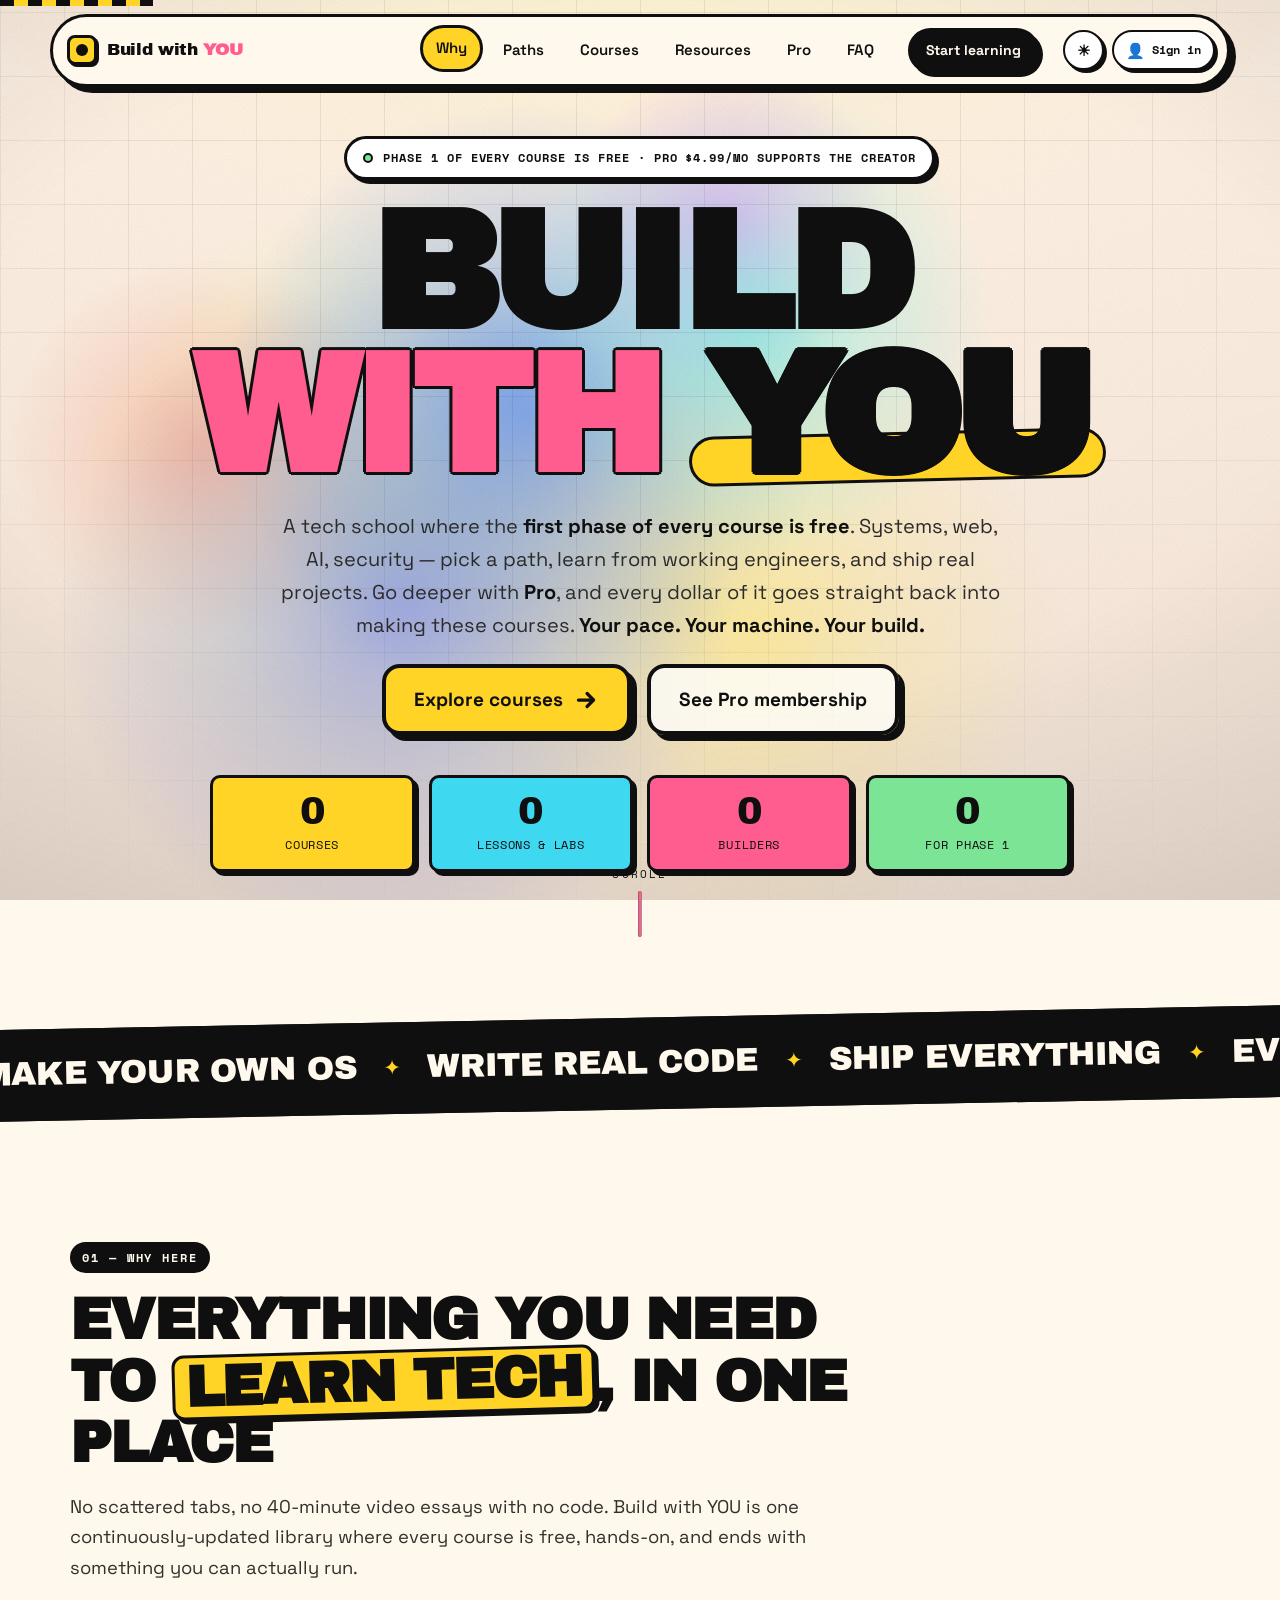
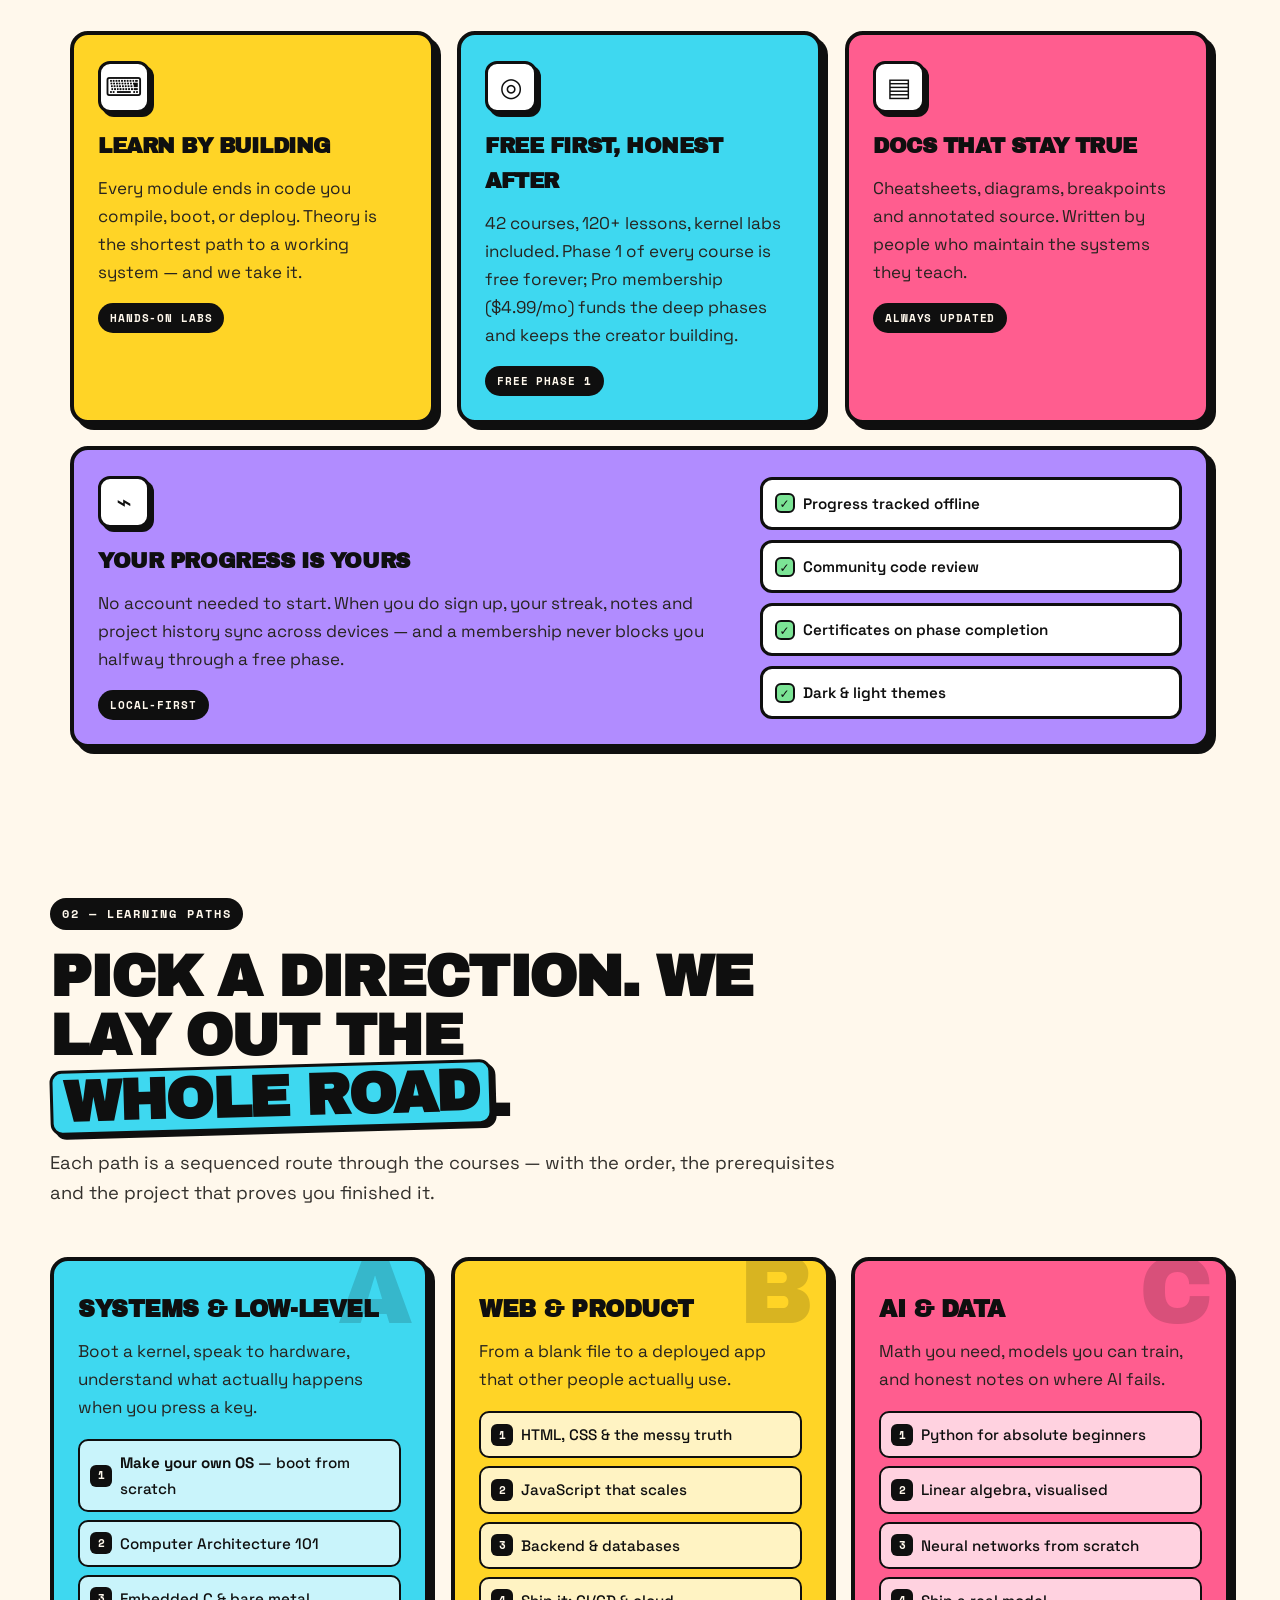
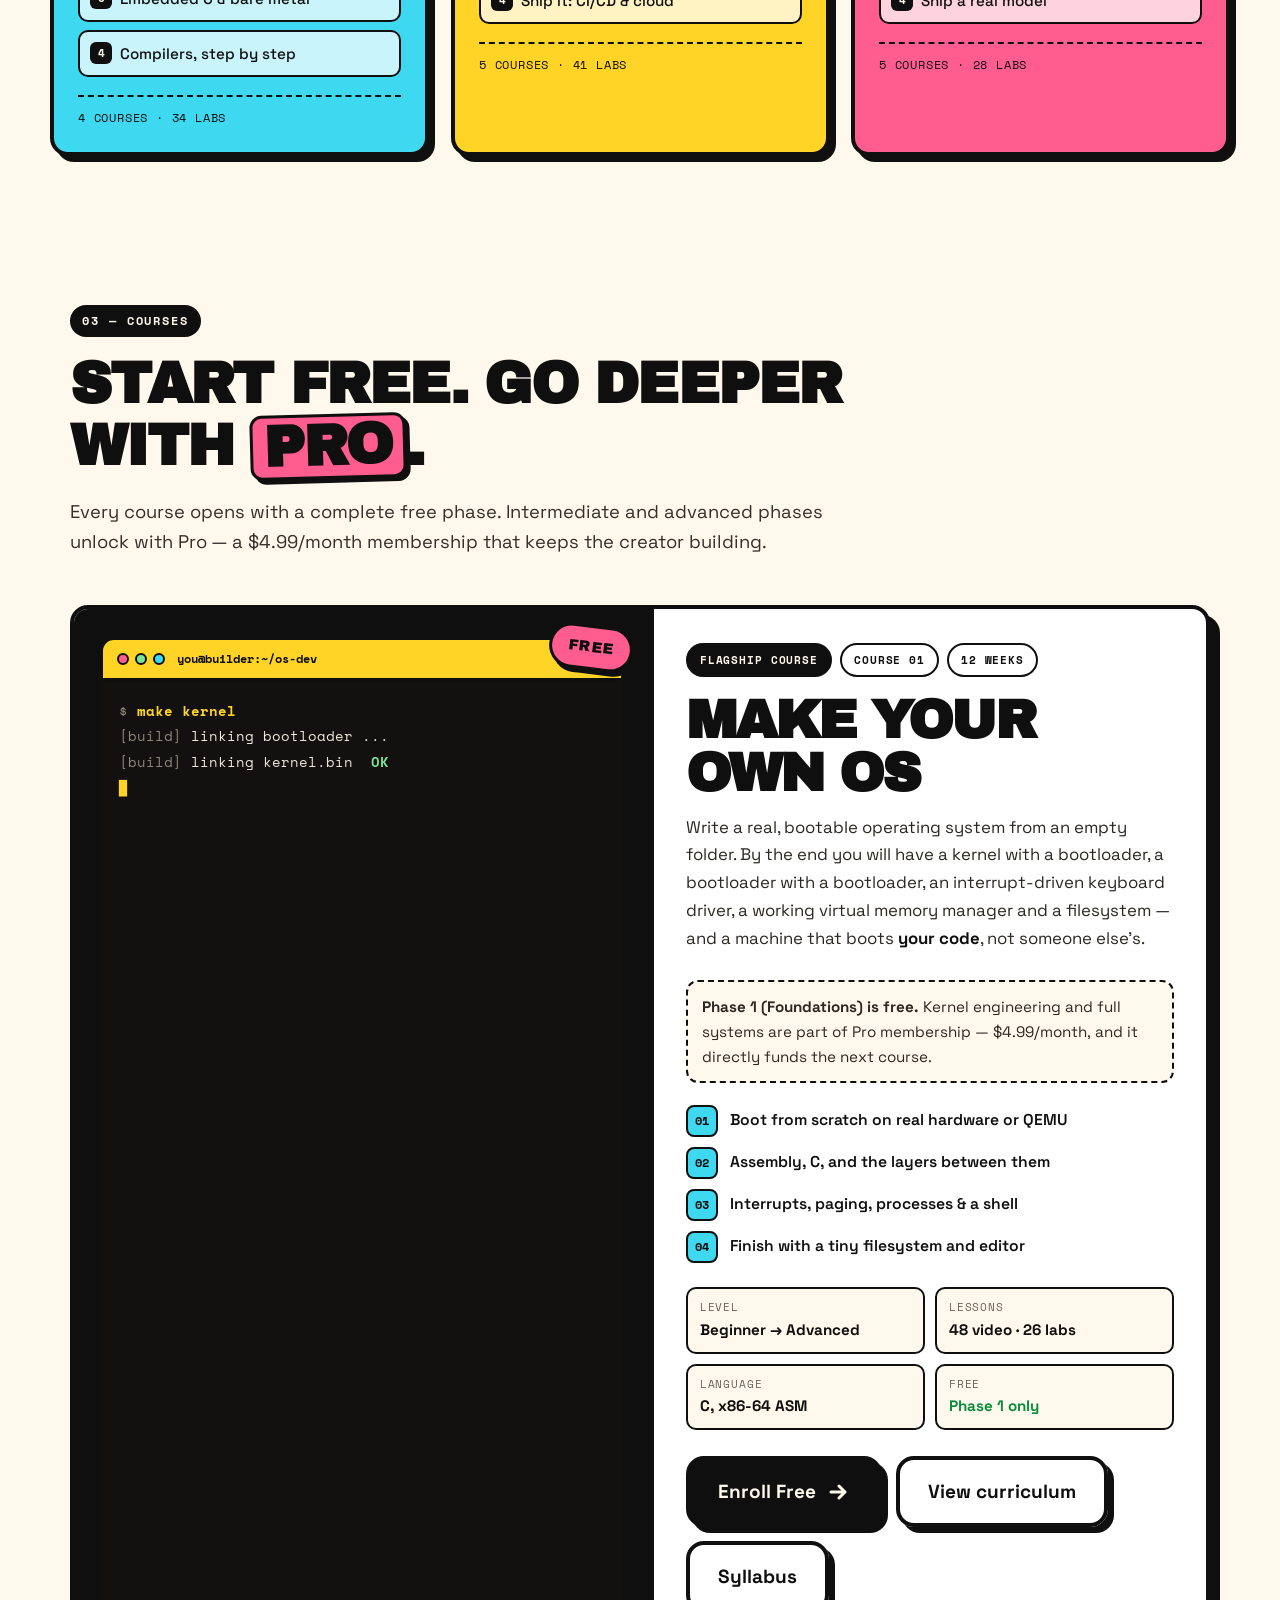
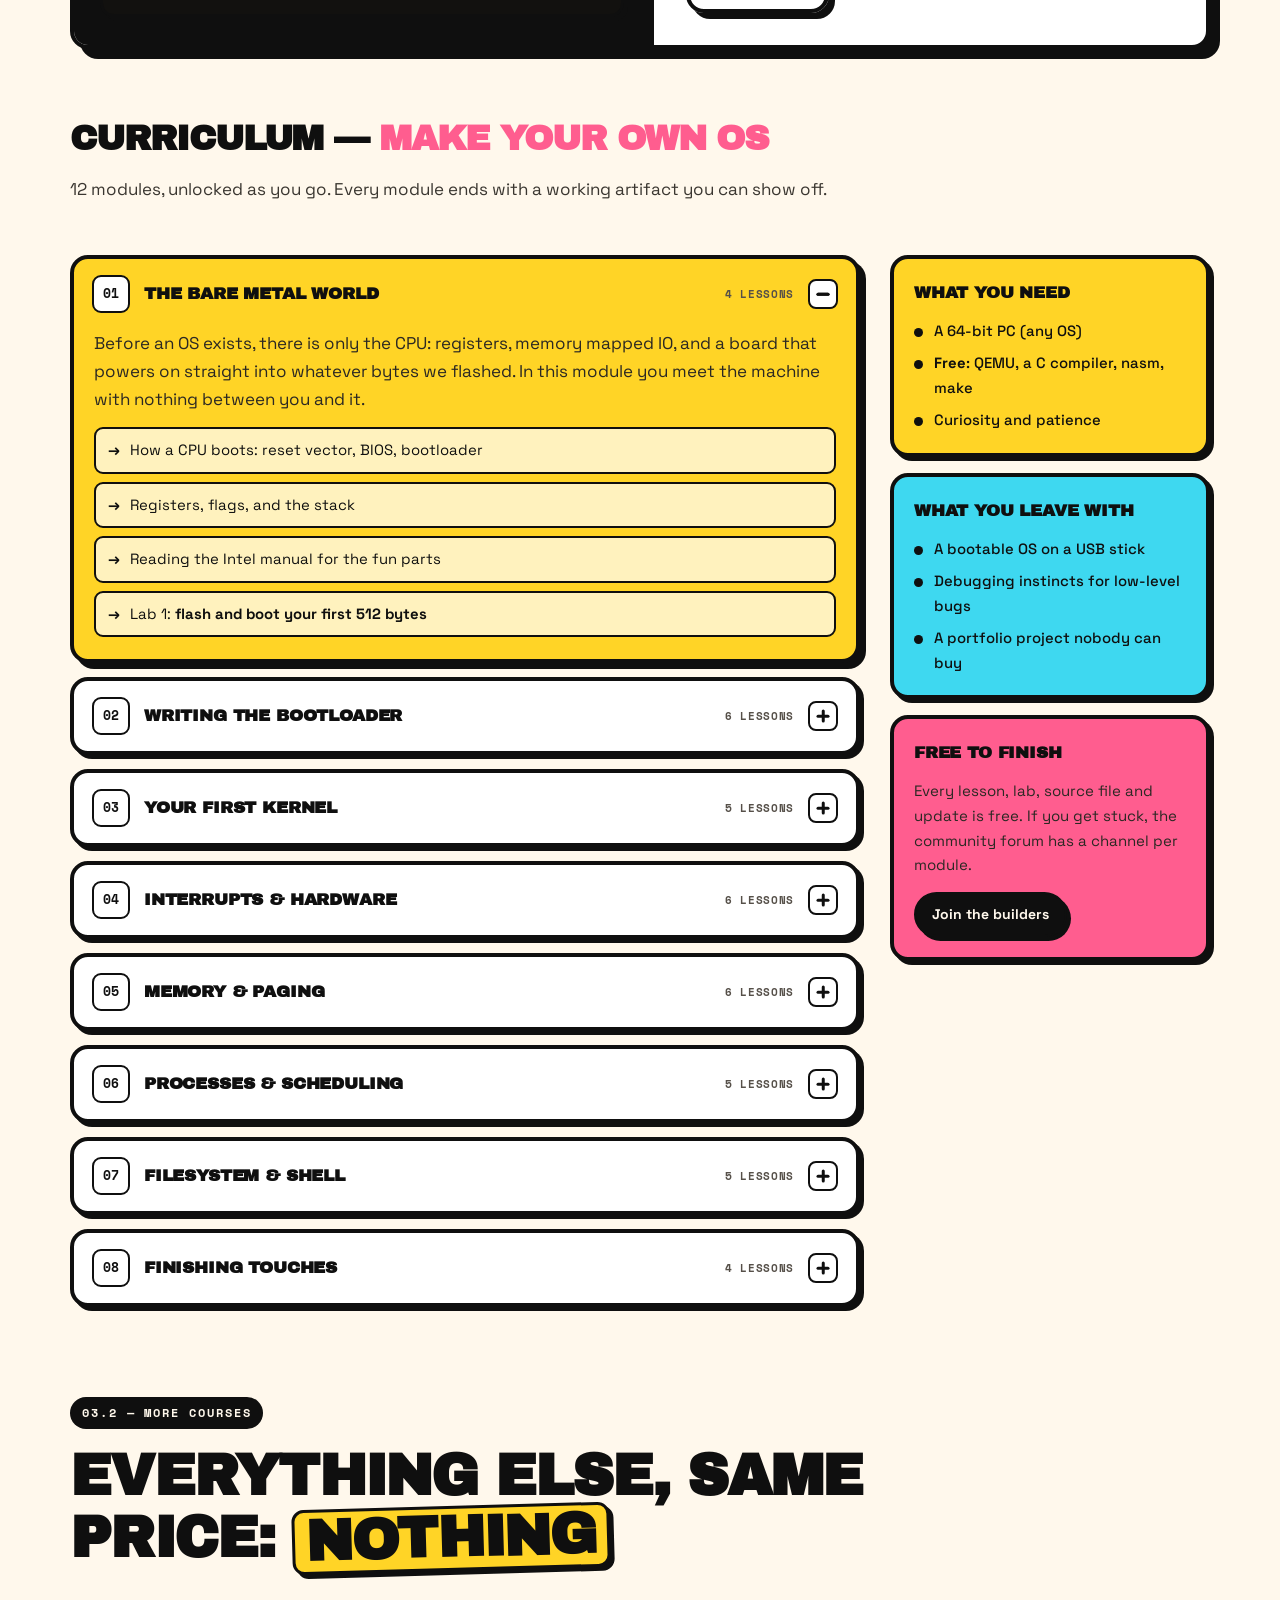
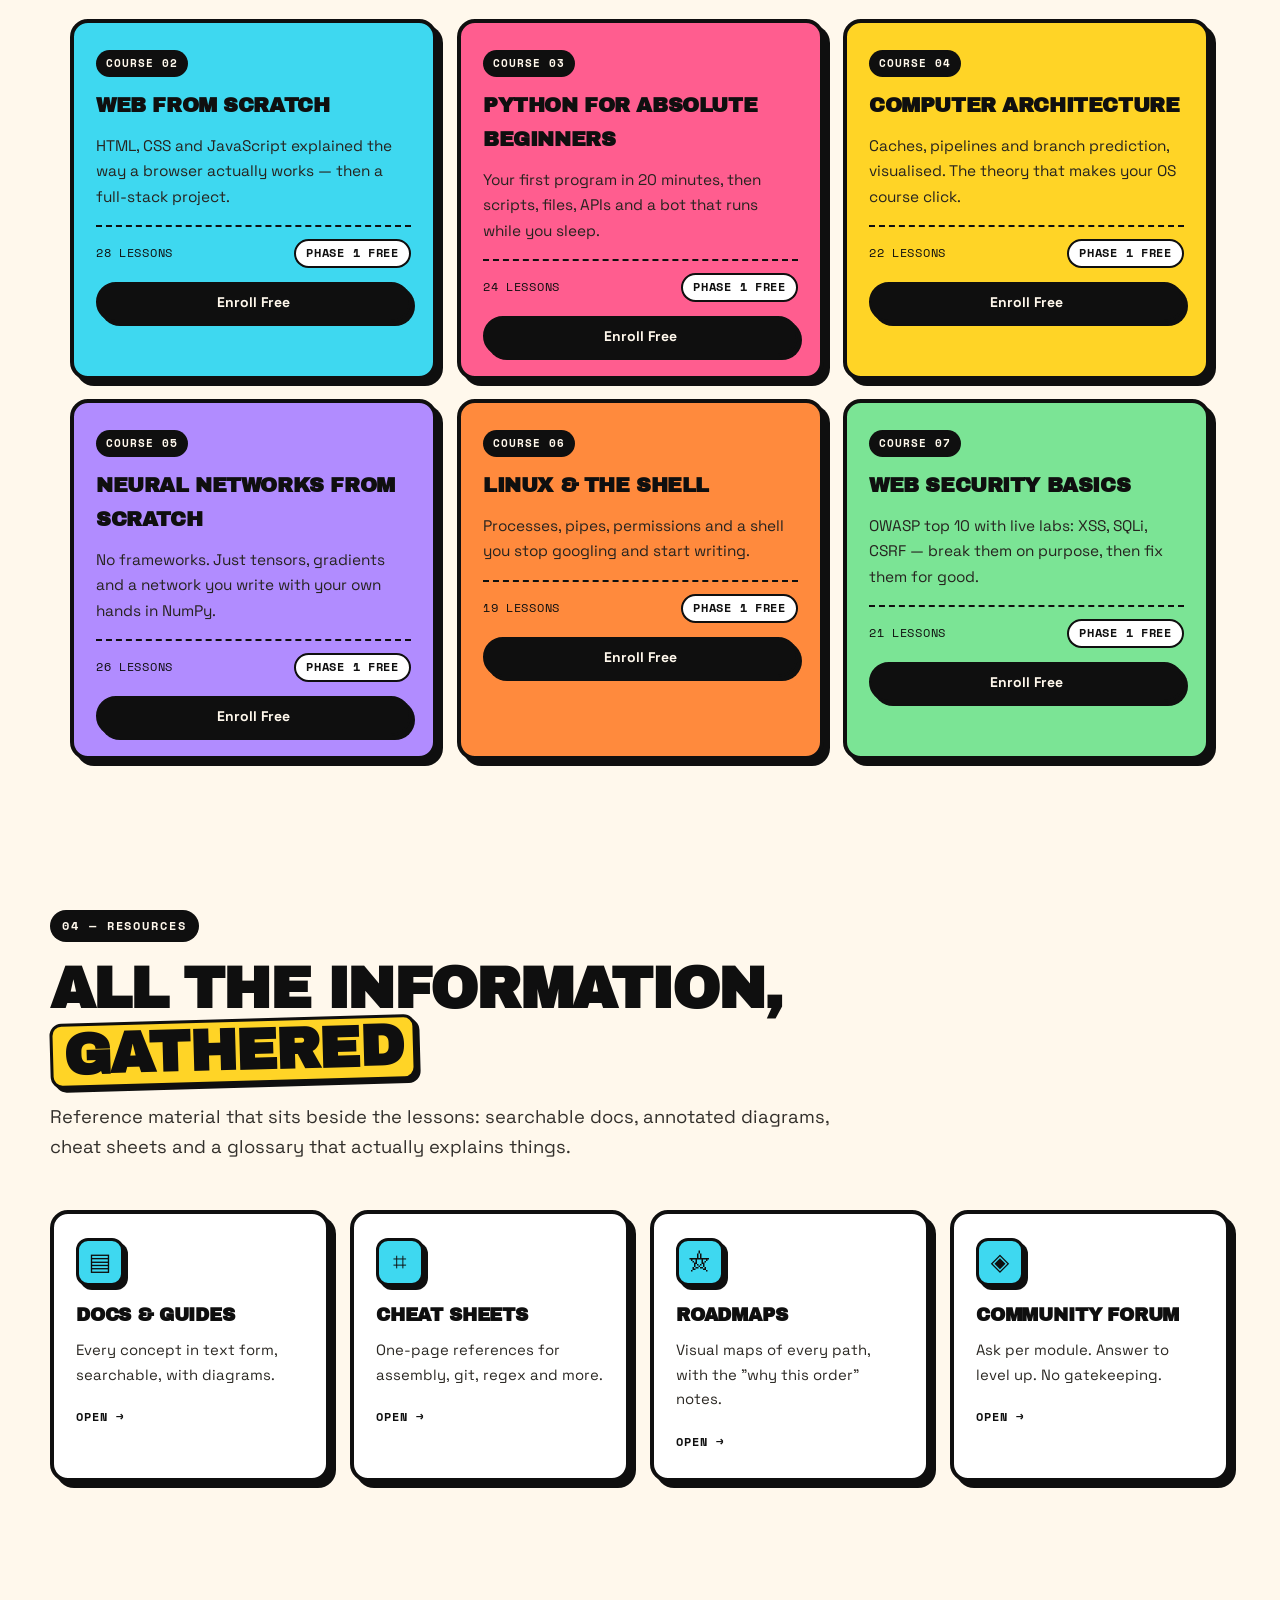
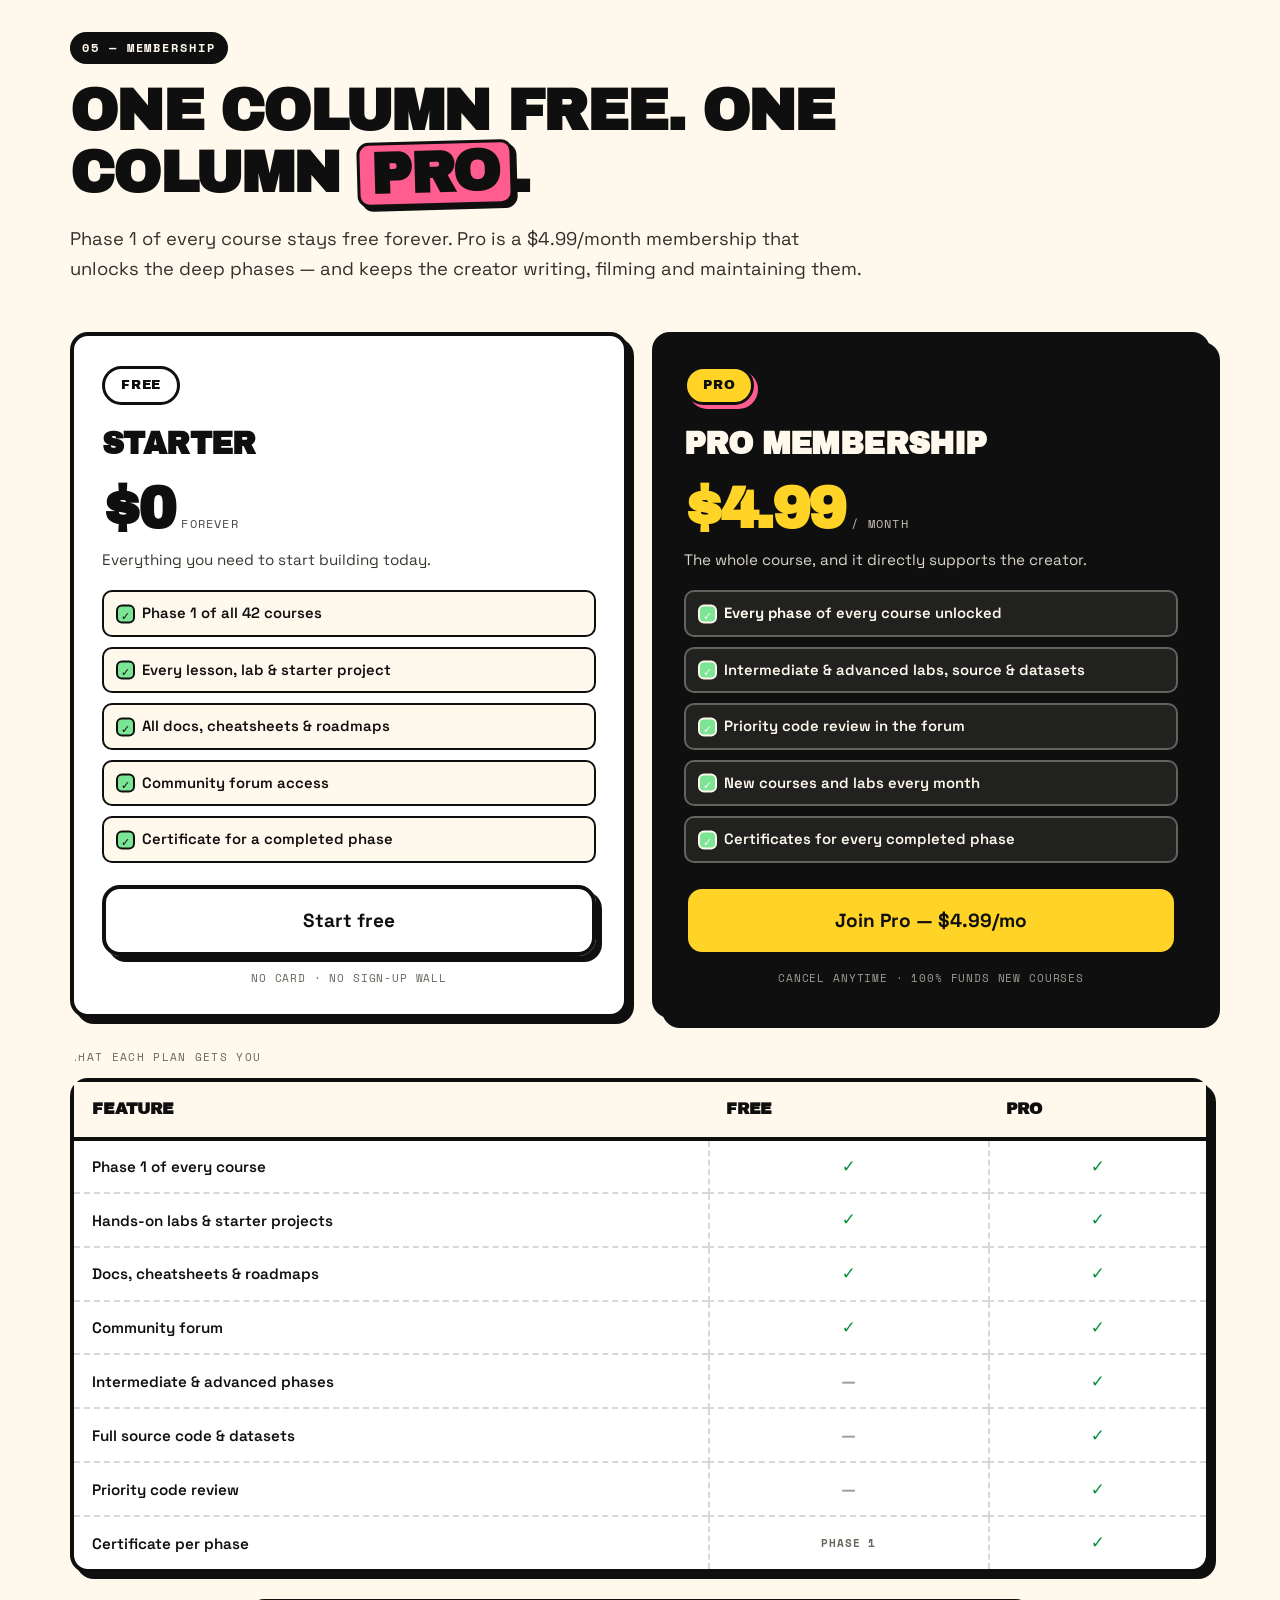
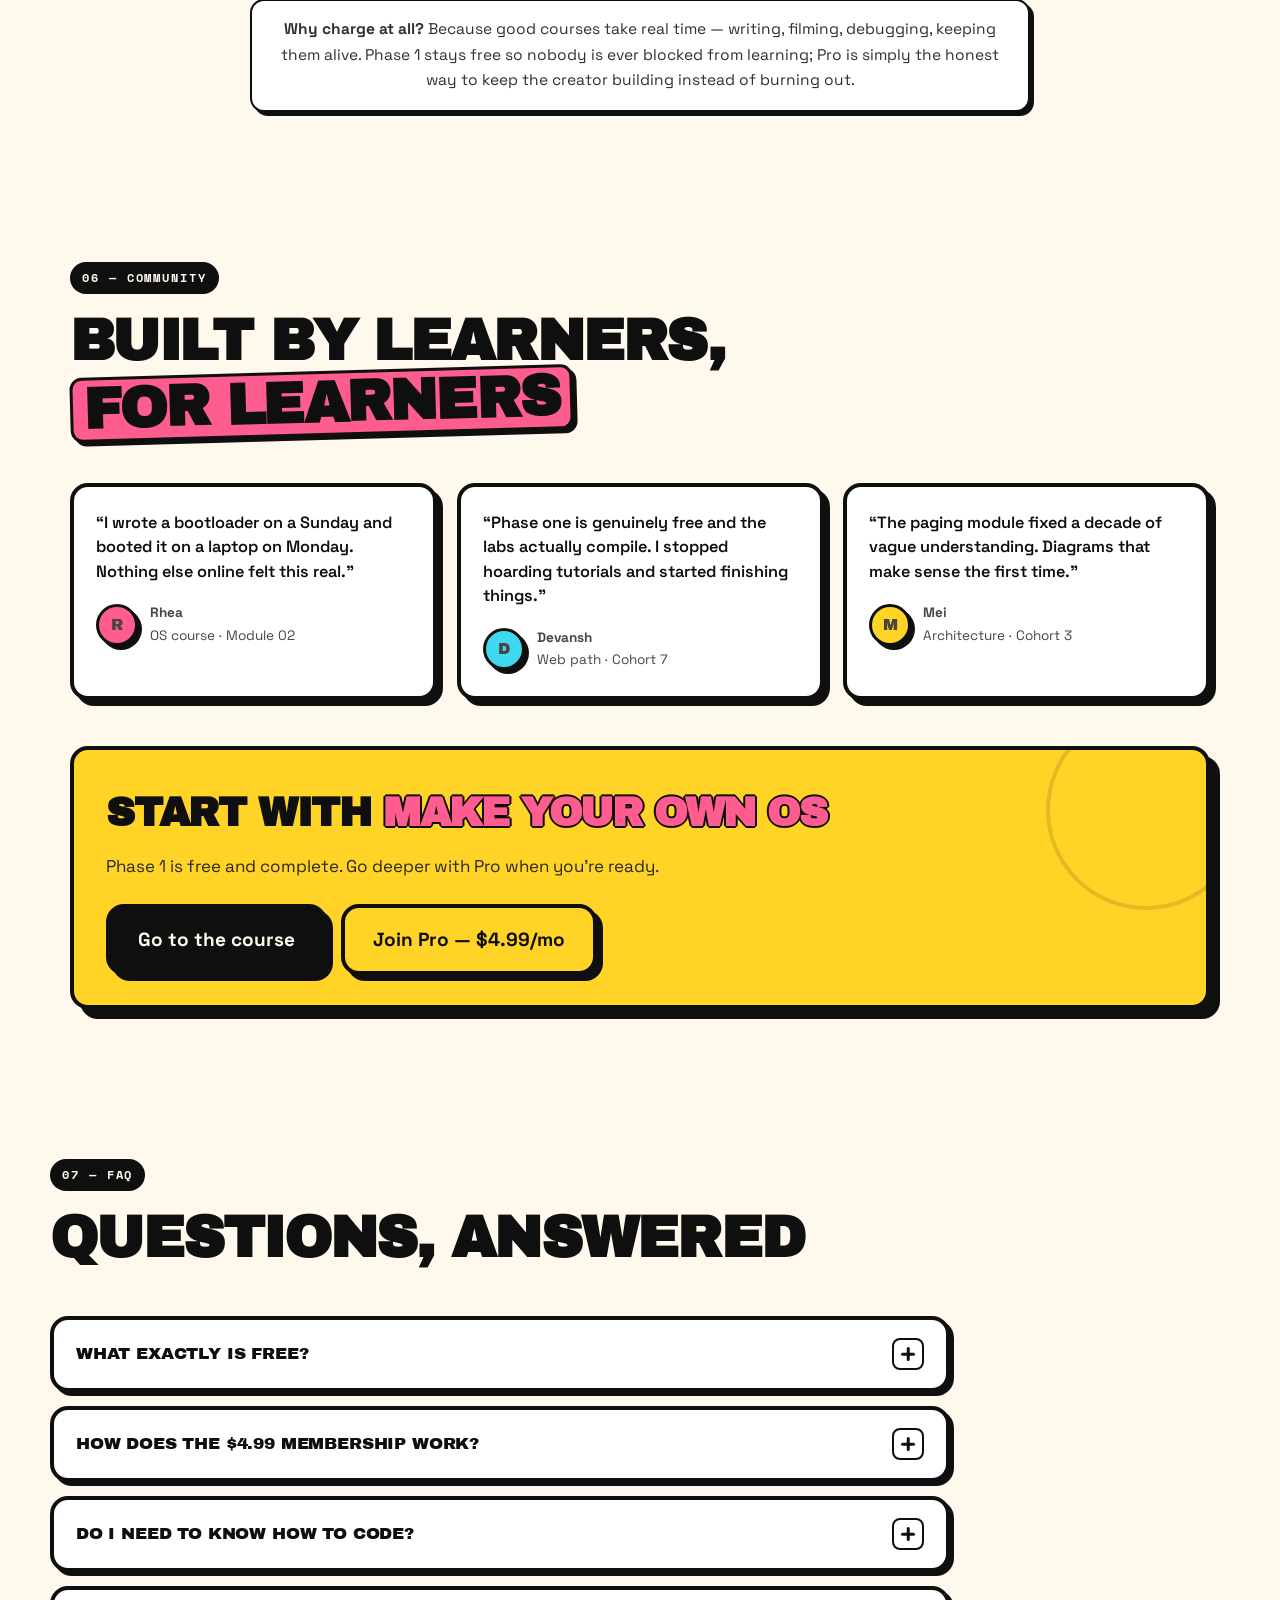
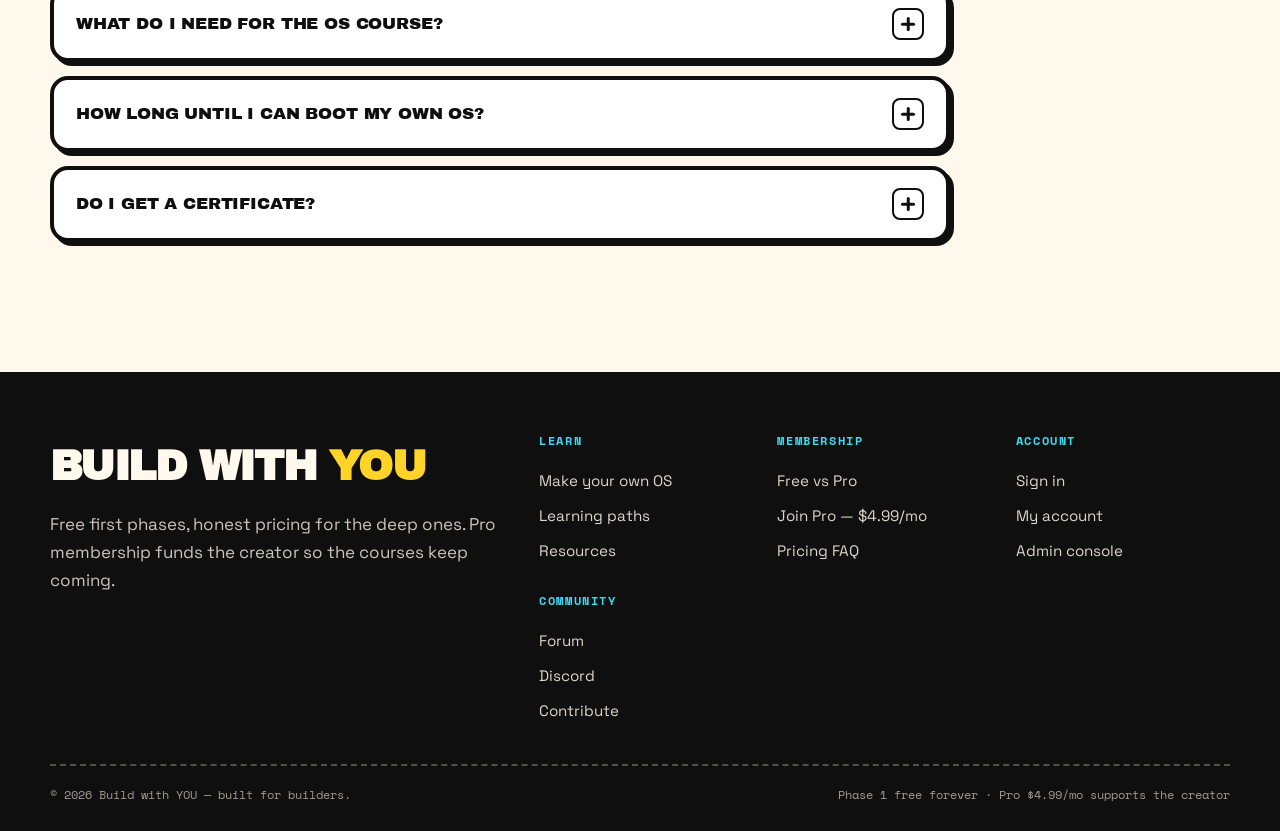
==== commit 103442cf: "Add login, OAuth, admin console and light/dark themes - login.html: sign in / create account with Go" ====
--- a/index.html
+++ b/index.html
@@ -11,6 +11,20 @@
 <link href="https://fonts.googleapis.com/css2?family=Archivo+Black&family=Space+Grotesk:wght@400;500;600;700&family=Space+Mono:wght@400;700&display=swap" rel="stylesheet">
 <link rel="icon" href="data:image/svg+xml,<svg xmlns='http://www.w3.org/2000/svg' viewBox='0 0 100 100'><rect width='100' height='100' rx='18' fill='%23FFD426'/><rect x='14' y='30' width='72' height='44' rx='8' fill='%23111'/><rect x='22' y='38' width='56' height='8' fill='%23FF5D8F'/><rect x='22' y='52' width='36' height='8' fill='%2335E0E8'/></svg>">
 <link rel="stylesheet" href="styles.css" />
+<script>
+  /* apply the saved theme before first paint (no flash) */
+  (function () {
+    try {
+      var pref = JSON.parse(localStorage.getItem('bwy_theme') || 'null') ||
+                 JSON.parse(localStorage.getItem('bwy_default_theme') || '"light"');
+      var t = (pref === 'system')
+        ? (window.matchMedia('(prefers-color-scheme: dark)').matches ? 'dark' : 'light')
+        : (pref || 'light');
+      document.documentElement.setAttribute('data-theme', t);
+      document.documentElement.style.colorScheme = t;
+    } catch (e) {}
+  })();
+</script>
 <noscript><style>.reveal{opacity:1 !important;transform:none !important}</style></noscript>
 </head>
 <body>
@@ -45,6 +59,16 @@
   </nav>
 
   <a class="btn btn--sm btn--dark nav__cta" href="#courses">Start learning</a>
+
+  <div class="nav__tools">
+    <button class="nav__tool" id="themeToggle" type="button" aria-label="Switch theme" title="Light / dark">
+      <span class="nav__tool-icon" id="themeIcon">☀</span>
+    </button>
+    <a class="nav__tool nav__tool--account" id="accountLink" href="login.html" aria-label="Sign in">
+      <span class="nav__tool-icon" id="accountIcon">👤</span>
+      <span class="nav__tool-label" id="accountLabel">Sign in</span>
+    </a>
+  </div>
 
   <button class="nav__toggle" id="navToggle" aria-label="Open menu" aria-expanded="false" aria-controls="navLinks">
     <span></span><span></span><span></span>
@@ -731,6 +755,12 @@
         <a href="#faq">Pricing FAQ</a>
       </div>
       <div class="footer__col">
+        <h4>Account</h4>
+        <a href="login.html">Sign in</a>
+        <a href="account.html">My account</a>
+        <a href="admin.html">Admin console</a>
+      </div>
+      <div class="footer__col">
         <h4>Community</h4>
         <a href="#community">Forum</a>
         <a href="#community">Discord</a>
@@ -780,6 +810,8 @@
 <!-- toast -->
 <div class="toast" id="toast" role="status" aria-live="polite"></div>
 
+<script src="auth.config.js"></script>
+<script src="auth.js"></script>
 <script src="script.js"></script>
 </body>
 </html>
--- a/styles.css
+++ b/styles.css
@@ -3,7 +3,8 @@
    ============================================================ */
 
 :root {
-  --ink:        #0F0F0F;
+  --ink:        #0F0F0F;   /* text on light surfaces */
+  --edge:       #0F0F0F;   /* borders + hard shadows */
   --paper:      #FFF8EC;
   --paper-2:    #FFFFFF;
   --yellow:     #FFD426;
@@ -16,10 +17,10 @@
   --border: 3px;
   --border-lg: 4px;
 
-  --shadow:      6px 6px 0 var(--ink);
-  --shadow-sm:   4px 4px 0 var(--ink);
-  --shadow-lg:   10px 10px 0 var(--ink);
-  --shadow-xl:   14px 14px 0 var(--ink);
+  --shadow:      6px 6px 0 var(--edge);
+  --shadow-sm:   4px 4px 0 var(--edge);
+  --shadow-lg:   10px 10px 0 var(--edge);
+  --shadow-xl:   14px 14px 0 var(--edge);
 
   --radius: 18px;
   --radius-sm: 10px;
@@ -133,7 +134,7 @@
   height: 100%;
   width: 0%;
   background: repeating-linear-gradient(90deg, var(--ink) 0 14px, var(--yellow) 14px 28px);
-  border-right: 3px solid var(--ink);
+  border-right: 3px solid var(--edge);
 }
 
 /* ============================================================
@@ -151,7 +152,7 @@
   gap: 18px;
   padding: 10px 12px 10px 14px;
   background: var(--paper);
-  border: var(--border) solid var(--ink);
+  border: var(--border) solid var(--edge);
   border-radius: 999px;
   box-shadow: var(--shadow);
   transition: transform .35s cubic-bezier(.2,.9,.25,1), box-shadow .35s ease, background .3s ease;
@@ -171,12 +172,12 @@
 .nav__brand-text b { color: var(--pink); }
 .nav__mark {
   width: 30px; height: 30px;
-  border: var(--border) solid var(--ink);
+  border: var(--border) solid var(--edge);
   border-radius: 8px;
   background: var(--yellow);
   display: grid;
   place-items: center;
-  box-shadow: 2px 2px 0 var(--ink);
+  box-shadow: 2px 2px 0 var(--edge);
   animation: markSpin 6s linear infinite;
 }
 .nav__mark-dot { width: 12px; height: 12px; border-radius: 50%; background: var(--ink); }
@@ -203,14 +204,14 @@
 }
 .nav__links a:hover {
   background: var(--cyan);
-  border-color: var(--ink);
+  border-color: var(--edge);
   transform: translateY(-2px);
 }
 .nav__toggle {
   display: none;
   width: 44px; height: 40px;
   background: var(--yellow);
-  border: var(--border) solid var(--ink);
+  border: var(--border) solid var(--edge);
   border-radius: 12px;
   box-shadow: var(--shadow-sm);
   cursor: pointer;
@@ -243,15 +244,15 @@
   font-size: 16px;
   color: var(--ink);
   background: var(--btn-bg);
-  border: var(--border) solid var(--ink);
+  border: var(--border) solid var(--edge);
   border-radius: 14px;
   padding: 12px 20px;
   box-shadow: var(--shadow);
   cursor: pointer;
   transition: transform .16s cubic-bezier(.2,.9,.25,1), box-shadow .16s ease, background .2s ease;
 }
-.btn:hover { transform: translate(-3px, -3px); box-shadow: 9px 9px 0 var(--ink); }
-.btn:active { transform: translate(4px, 4px); box-shadow: 1px 1px 0 var(--ink); }
+.btn:hover { transform: translate(-3px, -3px); box-shadow: 9px 9px 0 var(--edge); }
+.btn:active { transform: translate(4px, 4px); box-shadow: 1px 1px 0 var(--edge); }
 .btn:focus-visible { outline: 4px dashed var(--ink); outline-offset: 4px; }
 
 .btn--big { font-size: 19px; padding: 16px 28px; border-width: var(--border-lg); border-radius: 18px; }
@@ -287,7 +288,7 @@
   letter-spacing: .08em;
   padding: 9px 16px;
   background: var(--paper-2);
-  border: var(--border) solid var(--ink);
+  border: var(--border) solid var(--edge);
   border-radius: 999px;
   box-shadow: var(--shadow-sm);
 }
@@ -295,7 +296,7 @@
   width: 10px; height: 10px;
   border-radius: 50%;
   background: var(--green);
-  border: 2px solid var(--ink);
+  border: 2px solid var(--edge);
   animation: pulse 1.6s ease-in-out infinite;
 }
 @keyframes pulse {
@@ -316,7 +317,7 @@
   color: var(--pink);
   /* hand-rolled outline (text-shadow) so the fill stays readable */
   text-shadow:
-    -3px 0 var(--ink), 3px 0 var(--ink),
+    -3px 0 var(--edge), 3px 0 var(--edge),
      0 -3px var(--ink), 0 3px var(--ink),
     -2px -2px var(--ink), 2px -2px var(--ink),
     -2px 2px var(--ink), 2px 2px var(--ink);
@@ -335,7 +336,7 @@
   height: 0.3em;
   min-height: 16px;
   background: var(--yellow);
-  border: 3px solid var(--ink);
+  border: 3px solid var(--edge);
   border-radius: 999px;
   transform: rotate(-1.4deg);
   z-index: -1;
@@ -360,7 +361,7 @@
 }
 .stat {
   background: var(--paper-2);
-  border: var(--border) solid var(--ink);
+  border: var(--border) solid var(--edge);
   border-radius: var(--radius-sm);
   box-shadow: var(--shadow-sm);
   padding: 14px 10px;
@@ -370,7 +371,7 @@
 .stat:nth-child(2) { background: var(--cyan); }
 .stat:nth-child(3) { background: var(--pink); }
 .stat:nth-child(4) { background: var(--green); }
-.stat:hover { transform: translate(-3px,-3px) rotate(-1deg); box-shadow: 8px 8px 0 var(--ink); }
+.stat:hover { transform: translate(-3px,-3px) rotate(-1deg); box-shadow: 8px 8px 0 var(--edge); }
 .stat__num {
   display: block;
   font-family: var(--font-display);
@@ -424,8 +425,8 @@
   margin: 30px 0 10px;
 }
 .marquee {
-  border-top: var(--border-lg) solid var(--ink);
-  border-bottom: var(--border-lg) solid var(--ink);
+  border-top: var(--border-lg) solid var(--edge);
+  border-bottom: var(--border-lg) solid var(--edge);
   background: var(--ink);
   color: var(--paper);
   overflow: hidden;
@@ -501,7 +502,7 @@
 .hl {
   display: inline-block;
   padding: 0 .18em;
-  border: var(--border) solid var(--ink);
+  border: var(--border) solid var(--edge);
   border-radius: 12px;
   box-shadow: var(--shadow-sm);
   transform: rotate(-1.6deg);
@@ -520,7 +521,7 @@
 }
 .card {
   background: var(--paper-2);
-  border: var(--border-lg) solid var(--ink);
+  border: var(--border-lg) solid var(--edge);
   border-radius: var(--radius);
   box-shadow: var(--shadow);
   padding: 26px 24px 24px;
@@ -538,7 +539,7 @@
   display: grid; place-items: center;
   font-size: 26px;
   background: var(--paper-2);
-  border: var(--border) solid var(--ink);
+  border: var(--border) solid var(--edge);
   border-radius: 12px;
   box-shadow: var(--shadow-sm);
   margin-bottom: 16px;
@@ -568,7 +569,7 @@
 .ticklist { list-style: none; margin: 0; padding: 0; display: grid; gap: 10px; }
 .ticklist li {
   background: var(--paper-2);
-  border: var(--border) solid var(--ink);
+  border: var(--border) solid var(--edge);
   border-radius: 12px;
   padding: 11px 14px 11px 40px;
   position: relative;
@@ -582,7 +583,7 @@
   width: 20px; height: 20px;
   display: grid; place-items: center;
   background: var(--green);
-  border: 2px solid var(--ink);
+  border: 2px solid var(--edge);
   border-radius: 6px;
   font-size: 12px;
   font-weight: 700;
@@ -595,7 +596,7 @@
 .path {
   position: relative;
   background: var(--paper-2);
-  border: var(--border-lg) solid var(--ink);
+  border: var(--border-lg) solid var(--edge);
   border-radius: var(--radius);
   box-shadow: var(--shadow);
   padding: 30px 24px 24px;
@@ -629,7 +630,7 @@
   position: relative;
   padding: 9px 12px 9px 40px;
   background: rgba(255,255,255,.72);
-  border: 2px solid var(--ink);
+  border: 2px solid var(--edge);
   border-radius: 10px;
   margin-bottom: 8px;
   font-size: .95rem;
@@ -663,7 +664,7 @@
   grid-template-columns: 1.05fr 1fr;
   gap: 0;
   background: var(--paper-2);
-  border: var(--border-lg) solid var(--ink);
+  border: var(--border-lg) solid var(--edge);
   border-radius: var(--radius);
   box-shadow: var(--shadow-lg);
   overflow: hidden;
@@ -678,7 +679,7 @@
   padding: 28px 26px;
   display: flex;
   align-items: stretch;
-  border-right: var(--border-lg) solid var(--ink);
+  border-right: var(--border-lg) solid var(--edge);
   min-height: 100%;
 }
 
@@ -686,7 +687,7 @@
   width: 100%;
   display: flex;
   flex-direction: column;
-  border: var(--border) solid var(--ink);
+  border: var(--border) solid var(--edge);
   border-radius: 14px;
   overflow: hidden;
   box-shadow: var(--shadow-sm);
@@ -696,10 +697,10 @@
   display: flex; align-items: center; gap: 12px;
   background: var(--yellow);
   padding: 9px 14px;
-  border-bottom: var(--border) solid var(--ink);
+  border-bottom: var(--border) solid var(--edge);
 }
 .term__dots { display: flex; gap: 6px; }
-.term__dots i { width: 12px; height: 12px; border-radius: 50%; border: 2px solid var(--ink); background: var(--pink); }
+.term__dots i { width: 12px; height: 12px; border-radius: 50%; border: 2px solid var(--edge); background: var(--pink); }
 .term__dots i:nth-child(2) { background: var(--green); }
 .term__dots i:nth-child(3) { background: var(--cyan); }
 .term__title { font-family: var(--font-mono); font-size: 12px; font-weight: 700; }
@@ -730,7 +731,7 @@
   top: 16px; right: 16px;
   background: var(--pink);
   color: var(--ink);
-  border: var(--border) solid var(--ink);
+  border: var(--border) solid var(--edge);
   border-radius: 999px;
   padding: 7px 16px;
   font-family: var(--font-display);
@@ -748,7 +749,7 @@
   letter-spacing: .08em; text-transform: uppercase;
   padding: 6px 12px;
   border-radius: 999px;
-  border: 2px solid var(--ink);
+  border: 2px solid var(--edge);
 }
 .pill--dark { background: var(--ink); color: var(--paper); }
 .pill--outline { background: transparent; }
@@ -782,7 +783,7 @@
   width: 32px; height: 32px;
   display: grid; place-items: center;
   background: var(--cyan);
-  border: 2px solid var(--ink);
+  border: 2px solid var(--edge);
   border-radius: 8px;
   font-family: var(--font-mono); font-size: 12px; font-weight: 700;
 }
@@ -795,7 +796,7 @@
 }
 .meta {
   background: var(--paper);
-  border: 2px solid var(--ink);
+  border: 2px solid var(--edge);
   border-radius: 10px;
   padding: 10px 12px;
 }
@@ -830,7 +831,7 @@
 .modules { display: grid; gap: 14px; }
 .module {
   background: var(--paper-2);
-  border: var(--border-lg) solid var(--ink);
+  border: var(--border-lg) solid var(--edge);
   border-radius: var(--radius);
   box-shadow: var(--shadow-sm);
   overflow: hidden;
@@ -853,7 +854,7 @@
   width: 38px; height: 38px;
   display: grid; place-items: center;
   background: var(--paper-2);
-  border: 2px solid var(--ink);
+  border: 2px solid var(--edge);
   border-radius: 9px;
   font-family: var(--font-mono); font-size: 13px; font-weight: 700;
 }
@@ -861,7 +862,7 @@
 .module__time { font-family: var(--font-mono); font-size: 11px; text-transform: uppercase; letter-spacing: .06em; color: #565049; }
 .module__toggle {
   width: 30px; height: 30px;
-  border: 2px solid var(--ink);
+  border: 2px solid var(--edge);
   border-radius: 8px;
   background: var(--paper-2);
   position: relative;
@@ -886,7 +887,7 @@
   position: relative;
   padding: 9px 12px 9px 34px;
   background: rgba(255,255,255,.7);
-  border: 2px solid var(--ink);
+  border: 2px solid var(--edge);
   border-radius: 9px;
   font-size: .93rem;
 }
@@ -899,7 +900,7 @@
 .module__list b { font-weight: 700; }
 
 .side-card {
-  border: var(--border-lg) solid var(--ink);
+  border: var(--border-lg) solid var(--edge);
   border-radius: var(--radius);
   padding: 20px;
   box-shadow: var(--shadow-sm);
@@ -929,7 +930,7 @@
 .course-grid { display: grid; grid-template-columns: repeat(3, 1fr); gap: 20px; }
 .ccard {
   position: relative;
-  border: var(--border-lg) solid var(--ink);
+  border: var(--border-lg) solid var(--edge);
   border-radius: var(--radius);
   box-shadow: var(--shadow);
   padding: 24px 22px 20px;
@@ -959,7 +960,7 @@
   border-top: 2px dashed var(--ink); padding-top: 12px;
   font-family: var(--font-mono); font-size: 11.5px; text-transform: uppercase; letter-spacing: .06em;
 }
-.ccard__free { background: var(--paper-2); border: 2px solid var(--ink); border-radius: 999px; padding: 3px 10px; font-weight: 700; }
+.ccard__free { background: var(--paper-2); border: 2px solid var(--edge); border-radius: 999px; padding: 3px 10px; font-weight: 700; }
 
 /* ============================================================
    RESOURCES
@@ -969,7 +970,7 @@
   display: block;
   text-decoration: none;
   background: var(--paper-2);
-  border: var(--border-lg) solid var(--ink);
+  border: var(--border-lg) solid var(--edge);
   border-radius: var(--radius);
   box-shadow: var(--shadow);
   padding: 24px 22px;
@@ -981,7 +982,7 @@
   display: grid; place-items: center;
   font-size: 24px;
   background: var(--cyan);
-  border: var(--border) solid var(--ink);
+  border: var(--border) solid var(--edge);
   border-radius: 12px;
   box-shadow: var(--shadow-sm);
   margin-bottom: 14px;
@@ -997,7 +998,7 @@
 .quote {
   margin: 0;
   background: var(--paper-2);
-  border: var(--border-lg) solid var(--ink);
+  border: var(--border-lg) solid var(--edge);
   border-radius: var(--radius);
   box-shadow: var(--shadow);
   padding: 24px 22px;
@@ -1009,7 +1010,7 @@
 .avatar {
   width: 42px; height: 42px;
   display: grid; place-items: center;
-  border: var(--border) solid var(--ink);
+  border: var(--border) solid var(--edge);
   border-radius: 50%;
   font-family: var(--font-display); font-size: 16px;
   box-shadow: var(--shadow-sm);
@@ -1024,7 +1025,7 @@
   display: flex; align-items: center; justify-content: space-between;
   gap: 24px; flex-wrap: wrap;
   background: var(--yellow);
-  border: var(--border-lg) solid var(--ink);
+  border: var(--border-lg) solid var(--edge);
   border-radius: var(--radius);
   box-shadow: var(--shadow-lg);
   padding: 30px 32px;
@@ -1034,7 +1035,7 @@
   content: "";
   position: absolute; right: -40px; top: -40px;
   width: 200px; height: 200px;
-  border: var(--border-lg) solid var(--ink);
+  border: var(--border-lg) solid var(--edge);
   border-radius: 50%;
   opacity: .12;
 }
@@ -1043,7 +1044,7 @@
 .cta-band h3 span {
   color: var(--pink);
   text-shadow:
-    -2px 0 var(--ink), 2px 0 var(--ink),
+    -2px 0 var(--edge), 2px 0 var(--edge),
      0 -2px var(--ink), 0 2px var(--ink),
     -1px -1px var(--ink), 1px -1px var(--ink),
     -1px 1px var(--ink), 1px 1px var(--ink);
@@ -1056,7 +1057,7 @@
 .faq { display: grid; gap: 14px; max-width: 900px; }
 .faq__item {
   background: var(--paper-2);
-  border: var(--border-lg) solid var(--ink);
+  border: var(--border-lg) solid var(--edge);
   border-radius: var(--radius);
   box-shadow: var(--shadow-sm);
   overflow: hidden;
@@ -1077,7 +1078,7 @@
 .faq__icon {
   flex: 0 0 auto;
   width: 32px; height: 32px;
-  border: 2px solid var(--ink);
+  border: 2px solid var(--edge);
   border-radius: 8px;
   background: var(--paper-2);
   position: relative;
@@ -1099,7 +1100,7 @@
   margin-top: 90px;
   background: var(--ink);
   color: var(--paper);
-  border-top: var(--border-lg) solid var(--ink);
+  border-top: var(--border-lg) solid var(--edge);
   padding: 56px 20px 26px;
 }
 .footer__top {
@@ -1165,7 +1166,7 @@
   display: flex;
   flex-direction: column;
   background: var(--paper);
-  border: var(--border-lg) solid var(--ink);
+  border: var(--border-lg) solid var(--edge);
   border-radius: var(--radius);
   box-shadow: var(--shadow-xl);
   overflow: hidden;
@@ -1182,7 +1183,7 @@
   gap: 18px;
   padding: 26px 26px 18px;
   background: var(--yellow);
-  border-bottom: var(--border-lg) solid var(--ink);
+  border-bottom: var(--border-lg) solid var(--edge);
 }
 .modal__eyebrow {
   display: flex; align-items: center; gap: 8px; flex-wrap: wrap;
@@ -1214,24 +1215,24 @@
   width: 46px; height: 46px;
   display: grid; place-items: center;
   background: var(--paper);
-  border: var(--border) solid var(--ink);
+  border: var(--border) solid var(--edge);
   border-radius: 12px;
   box-shadow: var(--shadow-sm);
   font-size: 18px; font-weight: 700;
   cursor: pointer;
   transition: transform .16s ease, box-shadow .16s ease, background .16s ease;
 }
-.modal__close:hover { background: var(--pink); transform: translate(-2px,-2px); box-shadow: 6px 6px 0 var(--ink); }
+.modal__close:hover { background: var(--pink); transform: translate(-2px,-2px); box-shadow: 6px 6px 0 var(--edge); }
 
 .modal__meta {
   display: flex; flex-wrap: wrap; gap: 10px;
   padding: 16px 26px;
   background: var(--paper);
-  border-bottom: var(--border) solid var(--ink);
+  border-bottom: var(--border) solid var(--edge);
 }
 .modal__meta .mchip {
   background: var(--paper-2);
-  border: 2px solid var(--ink);
+  border: 2px solid var(--edge);
   border-radius: 10px;
   padding: 7px 12px;
   font-size: .82rem;
@@ -1255,7 +1256,7 @@
 .modal__foot {
   display: flex; align-items: center; justify-content: space-between; gap: 14px;
   padding: 14px 26px;
-  border-top: var(--border) solid var(--ink);
+  border-top: var(--border) solid var(--edge);
   background: var(--paper-2);
 }
 .modal__footnote {
@@ -1268,7 +1269,7 @@
 
 /* --- phase rail --- */
 .phases {
-  border-right: var(--border) solid var(--ink);
+  border-right: var(--border) solid var(--edge);
   background: var(--paper-2);
   padding: 18px 16px;
   overflow-y: auto;
@@ -1285,16 +1286,16 @@
   gap: 12px;
   padding: 12px;
   background: var(--paper);
-  border: var(--border) solid var(--ink);
+  border: var(--border) solid var(--edge);
   border-radius: 12px;
-  box-shadow: 3px 3px 0 var(--ink);
+  box-shadow: 3px 3px 0 var(--edge);
   cursor: pointer;
   font-family: inherit;
   color: inherit;
   transition: transform .16s ease, box-shadow .16s ease, background .18s ease;
 }
 .phase__info { min-width: 0; }
-.phase:hover { transform: translate(-2px,-2px); box-shadow: 6px 6px 0 var(--ink); background: var(--cyan); }
+.phase:hover { transform: translate(-2px,-2px); box-shadow: 6px 6px 0 var(--edge); background: var(--cyan); }
 .phase.is-active { background: var(--ink); color: var(--paper); }
 .phase.is-active .phase__name { color: var(--paper); }
 .phase.is-active .phase__sub { color: rgba(255,248,236,.7); }
@@ -1302,7 +1303,7 @@
   width: 36px; height: 36px;
   display: grid; place-items: center;
   background: var(--paper-2);
-  border: 2px solid var(--ink);
+  border: 2px solid var(--edge);
   border-radius: 9px;
   font-family: var(--font-mono);
   font-size: 12px; font-weight: 700;
@@ -1333,7 +1334,7 @@
   font-family: var(--font-mono);
   font-size: 9.5px;
   letter-spacing: .1em; text-transform: uppercase;
-  border: 2px solid var(--ink);
+  border: 2px solid var(--edge);
   border-radius: 999px;
   padding: 2px 8px;
   background: var(--green);
@@ -1353,7 +1354,7 @@
   font-size: 11px; font-weight: 700;
   letter-spacing: .12em; text-transform: uppercase;
   background: var(--cyan);
-  border: 2px solid var(--ink);
+  border: 2px solid var(--edge);
   border-radius: 999px;
   padding: 5px 12px;
   margin-bottom: 12px;
@@ -1375,7 +1376,7 @@
   font-size: 11px; font-weight: 700;
   letter-spacing: .08em; text-transform: uppercase;
   background: var(--green);
-  border: 2px solid var(--ink);
+  border: 2px solid var(--edge);
   border-radius: 999px;
   padding: 5px 12px;
   margin-bottom: 12px;
@@ -1388,7 +1389,7 @@
   align-items: start;
   gap: 14px;
   background: var(--paper-2);
-  border: var(--border) solid var(--ink);
+  border: var(--border) solid var(--edge);
   border-radius: 12px;
   padding: 13px 14px;
 }
@@ -1396,7 +1397,7 @@
   width: 30px; height: 30px;
   display: grid; place-items: center;
   background: var(--yellow);
-  border: 2px solid var(--ink);
+  border: 2px solid var(--edge);
   border-radius: 8px;
   font-family: var(--font-mono); font-size: 11px; font-weight: 700;
   flex: 0 0 auto;
@@ -1412,7 +1413,7 @@
 }
 .pd__lab {
   background: var(--cyan);
-  border: var(--border) solid var(--ink);
+  border: var(--border) solid var(--edge);
   border-radius: 12px;
   padding: 13px 15px;
   font-weight: 700;
@@ -1443,7 +1444,7 @@
   margin-top: -40px;
   padding: 22px 20px 20px;
   background: var(--paper);
-  border: var(--border-lg) solid var(--ink);
+  border: var(--border-lg) solid var(--edge);
   border-radius: var(--radius);
   box-shadow: var(--shadow);
   text-align: center;
@@ -1453,7 +1454,7 @@
   width: 52px; height: 52px;
   font-size: 22px;
   background: var(--orange);
-  border: var(--border) solid var(--ink);
+  border: var(--border) solid var(--edge);
   border-radius: 12px;
   box-shadow: var(--shadow-sm);
   margin-bottom: 12px;
@@ -1472,7 +1473,7 @@
   background: var(--ink);
   color: var(--paper);
   border-radius: var(--radius);
-  border: var(--border-lg) solid var(--ink);
+  border: var(--border-lg) solid var(--edge);
   box-shadow: var(--shadow-lg);
   padding: 28px 26px;
   text-align: center;
@@ -1548,7 +1549,7 @@
   z-index: 400;
   background: var(--green);
   color: var(--ink);
-  border: var(--border) solid var(--ink);
+  border: var(--border) solid var(--edge);
   border-radius: 999px;
   box-shadow: var(--shadow);
   padding: 13px 22px;
@@ -1566,17 +1567,658 @@
 
 /* enroll button on course cards */
 .ccard__btn { margin-top: 14px; width: 100%; }
-.ccard__btn:hover { transform: translate(-2px,-2px); box-shadow: 6px 6px 0 var(--ink); }
+.ccard__btn:hover { transform: translate(-2px,-2px); box-shadow: 6px 6px 0 var(--edge); }
 
 @media (max-width: 860px) {
   .modal { padding: 0; align-items: flex-end; }
   .modal__panel { max-height: 94vh; border-radius: var(--radius) var(--radius) 0 0; }
   .modal__body { grid-template-columns: 1fr; overflow-y: auto; }
-  .phases { border-right: none; border-bottom: var(--border) solid var(--ink); overflow: visible; }
+  .phases { border-right: none; border-bottom: var(--border) solid var(--edge); overflow: visible; }
   .pd { overflow: visible; }
   .modal__head { padding: 20px 18px 14px; }
   .modal__meta, .modal__foot { padding-left: 18px; padding-right: 18px; }
 }
+
+/* ============================================================
+   THEME: LIGHT (default) / DARK
+   ============================================================ */
+html[data-theme="dark"] {
+  --ink:        #F3F0E9;
+  --edge:       #3C3949;
+  --paper:      #15141C;
+  --paper-2:    #201E29;
+  --yellow:     #FFD426;
+  --pink:       #FF6E9C;
+  --cyan:       #4FDCF2;
+  --purple:     #B79BFF;
+  --orange:     #FF9455;
+  --green:      #7BE495;
+
+  --shadow:      6px 6px 0 var(--edge);
+  --shadow-sm:   4px 4px 0 var(--edge);
+  --shadow-lg:   10px 10px 0 var(--edge);
+  --shadow-xl:   14px 14px 0 var(--edge);
+}
+
+/* --- surfaces that must stay dark --- */
+html[data-theme="dark"] .bg-layer {
+  background: radial-gradient(120% 90% at 50% -10%, #1E1B29 0%, #17161F 45%, #121118 100%);
+}
+html[data-theme="dark"] .bg-grid {
+  background-image:
+    linear-gradient(to right, rgba(255,255,255,.07) 1px, transparent 1px),
+    linear-gradient(to bottom, rgba(255,255,255,.07) 1px, transparent 1px);
+}
+html[data-theme="dark"] .bg-vignette {
+  background: radial-gradient(115% 85% at 50% 40%, transparent 45%, rgba(0,0,0,.45) 100%);
+}
+html[data-theme="dark"] .bg-noise { opacity: .22; }
+
+html[data-theme="dark"] .footer,
+html[data-theme="dark"] .marquee,
+html[data-theme="dark"] .pd__pay,
+html[data-theme="dark"] .plan--pro,
+html[data-theme="dark"] .course-hero__media {
+  background: #0C0B12;
+  color: var(--paper);
+}
+html[data-theme="dark"] .pd__pay h3,
+html[data-theme="dark"] .plan--pro .plan__price b { color: var(--yellow); }
+html[data-theme="dark"] .plan--pro .plan__list li { background: rgba(255,255,255,.06); border-color: rgba(255,255,255,.22); }
+html[data-theme="dark"] .footer__col a { color: rgba(243,240,233,.8); }
+html[data-theme="dark"] .footer__logo span { color: var(--yellow); }
+html[data-theme="dark"] .marquee__track .marquee__sep { color: var(--yellow); }
+
+/* --- plain surfaces: light text on dark cards --- */
+html[data-theme="dark"] .nav,
+html[data-theme="dark"] .modal__panel,
+html[data-theme="dark"] .pay,
+html[data-theme="dark"] .summary,
+html[data-theme="dark"] .plan,
+html[data-theme="dark"] .card,
+html[data-theme="dark"] .ccard,
+html[data-theme="dark"] .path,
+html[data-theme="dark"] .quote,
+html[data-theme="dark"] .faq__item,
+html[data-theme="dark"] .res,
+html[data-theme="dark"] .module,
+html[data-theme="dark"] .course-hero,
+html[data-theme="dark"] .phases { color: var(--ink); }
+
+html[data-theme="dark"] .btn--ghost { background: rgba(255,255,255,.08); color: var(--ink); }
+html[data-theme="dark"] .btn--dark { background: var(--ink); color: #12111A; }
+html[data-theme="dark"] .phase.is-active { background: #0C0B12; color: var(--paper); }
+html[data-theme="dark"] .phase__num { background: #2C2938; color: var(--ink); border-color: var(--edge); }
+html[data-theme="dark"] .phase__state { background: var(--green); color: #17150F; border-color: var(--edge); }
+html[data-theme="dark"] .pd__num { color: #17150F; border-color: var(--edge); }
+html[data-theme="dark"] .cmp__table { background: var(--paper-2); }
+html[data-theme="dark"] .cmp__table thead th { background: #292634; color: var(--ink); }
+html[data-theme="dark"] .cmp__table tbody th { color: var(--ink); }
+html[data-theme="dark"] .cmp__table tbody td,
+html[data-theme="dark"] .cmp__table tbody th { border-color: rgba(255,255,255,.12); }
+html[data-theme="dark"] .cmp__no { color: #6E6980; }
+html[data-theme="dark"] .plans__note,
+html[data-theme="dark"] .modal__meta .mchip,
+html[data-theme="dark"] .term { background: var(--paper-2); color: var(--ink); }
+html[data-theme="dark"] .checkout-foot,
+html[data-theme="dark"] .pay__fine,
+html[data-theme="dark"] .pd__len,
+html[data-theme="dark"] .module__time,
+html[data-theme="dark"] .phase__sub,
+html[data-theme="dark"] .modal__footnote,
+html[data-theme="dark"] .cmp__caption,
+html[data-theme="dark"] .cmp__partial,
+html[data-theme="dark"] .admin__hint,
+html[data-theme="dark"] .auth__legal,
+html[data-theme="dark"] .admin__statlabel,
+html[data-theme="dark"] .member__info small,
+html[data-theme="dark"] .admin__meinfo small { color: #9C97A8; }
+html[data-theme="dark"] .section__lead,
+html[data-theme="dark"] .hero__sub,
+html[data-theme="dark"] .course-hero__lead,
+html[data-theme="dark"] .faq__item p,
+html[data-theme="dark"] .auth__lead,
+html[data-theme="dark"] .admin__lead,
+html[data-theme="dark"] .admin__locked p,
+html[data-theme="dark"] .admin__panelhead p { color: #CFCBD8; }
+html[data-theme="dark"] .hero__sub strong,
+html[data-theme="dark"] .course-hero__lead strong { color: var(--ink); }
+html[data-theme="dark"] .field__label { color: #B5B0C0; }
+html[data-theme="dark"] .progress span { border-color: var(--edge); }
+html[data-theme="dark"] .scribble { color: var(--ink); }
+html[data-theme="dark"] .scribble::before { border-color: var(--edge); }
+html[data-theme="dark"] .hero__line--alt { color: var(--pink); text-shadow:
+    -3px 0 #0A0A12, 3px 0 #0A0A12, 0 -3px #0A0A12, 0 3px #0A0A12,
+    -2px -2px #0A0A12, 2px -2px #0A0A12, -2px 2px #0A0A12, 2px 2px #0A0A12; }
+html[data-theme="dark"] .cta-band h3 span { color: var(--pink); text-shadow:
+    -2px 0 #0A0A12, 2px 0 #0A0A12, 0 -2px #0A0A12, 0 2px #0A0A12,
+    -1px -1px #0A0A12, 1px -1px #0A0A12, -1px 1px #0A0A12, 1px 1px #0A0A12; }
+
+/* --- coloured surfaces keep DARK text (last so it wins) --- */
+html[data-theme="dark"] .card--yellow,
+html[data-theme="dark"] .card--cyan,
+html[data-theme="dark"] .card--pink,
+html[data-theme="dark"] .card--purple,
+html[data-theme="dark"] .ccard--cyan,
+html[data-theme="dark"] .ccard--pink,
+html[data-theme="dark"] .ccard--yellow,
+html[data-theme="dark"] .ccard--purple,
+html[data-theme="dark"] .ccard--orange,
+html[data-theme="dark"] .ccard--green,
+html[data-theme="dark"] .path--a,
+html[data-theme="dark"] .path--b,
+html[data-theme="dark"] .path--c,
+html[data-theme="dark"] .stat,
+html[data-theme="dark"] .hl,
+html[data-theme="dark"] .modal__head,
+html[data-theme="dark"] .module[open],
+html[data-theme="dark"] .side-card--yellow,
+html[data-theme="dark"] .side-card--cyan,
+html[data-theme="dark"] .side-card--pink,
+html[data-theme="dark"] .summary__why,
+html[data-theme="dark"] .cta-band,
+html[data-theme="dark"] .plan__badge--pro,
+html[data-theme="dark"] .term__bar,
+html[data-theme="dark"] .auth__adminbox { color: #17150F; }
+html[data-theme="dark"] .card p,
+html[data-theme="dark"] .ccard p,
+html[data-theme="dark"] .path__desc,
+html[data-theme="dark"] .plan__tag,
+html[data-theme="dark"] .pd__summary,
+html[data-theme="dark"] .pd__lock p,
+html[data-theme="dark"] .summary__product p,
+html[data-theme="dark"] .summary__due,
+html[data-theme="dark"] .summary__cycle,
+html[data-theme="dark"] .card__tag,
+html[data-theme="dark"] .path__meta { color: #3A352C; }
+html[data-theme="dark"] .pd__tier { color: #17150F; }
+html[data-theme="dark"] .mchip--free { color: #17150F; }
+
+/* ============================================================
+   AUTH + ADMIN + NAV TOOLS
+   ============================================================ */
+/* ============================================================
+   AUTH — LOGIN / SIGNUP
+   ============================================================ */
+.auth-body { padding-bottom: 40px; }
+
+.auth {
+  position: relative;
+  z-index: 2;
+  max-width: 1080px;
+  margin: 0 auto;
+  padding: 24px 20px 40px;
+  display: grid;
+  grid-template-columns: 1fr 1fr;
+  gap: 30px;
+  align-items: start;
+}
+
+.auth__pitch { padding: 10px 4px; }
+.auth__title {
+  font-family: var(--font-display);
+  font-size: clamp(2.2rem, 6vw, 3.6rem);
+  line-height: .96;
+  letter-spacing: -.035em;
+  text-transform: uppercase;
+  margin: 0 0 14px;
+}
+.auth__title span { color: var(--pink); }
+.auth__lead {
+  font-size: 1.02rem;
+  color: #3a3630;
+  margin: 0 0 22px;
+  max-width: 44ch;
+}
+html[data-theme="dark"] .auth__lead { color: #CFCBD8; }
+
+.auth__benefits { list-style: none; margin: 0 0 22px; padding: 0; display: grid; gap: 9px; }
+.auth__benefits li {
+  display: flex; align-items: center; gap: 12px;
+  background: var(--paper-2);
+  border: 2px solid var(--edge);
+  border-radius: 12px;
+  padding: 11px 14px;
+  font-weight: 600;
+  font-size: .95rem;
+}
+.auth__benefits li span {
+  width: 30px; height: 30px;
+  display: grid; place-items: center;
+  background: var(--cyan);
+  color: #17150F;
+  border: 2px solid var(--edge);
+  border-radius: 8px;
+  font-family: var(--font-mono); font-size: 11px; font-weight: 700;
+  flex: 0 0 auto;
+}
+
+.auth__adminbox {
+  background: var(--yellow);
+  color: #17150F;
+  border: var(--border) solid var(--edge);
+  border-radius: 14px;
+  padding: 16px 18px;
+  box-shadow: var(--shadow-sm);
+  display: grid;
+  gap: 3px;
+}
+.auth__admintag {
+  font-family: var(--font-mono);
+  font-size: 10px; font-weight: 700;
+  letter-spacing: .12em; text-transform: uppercase;
+  margin-bottom: 6px;
+}
+.auth__adminbox code {
+  font-family: var(--font-mono);
+  font-size: .85rem;
+  background: rgba(255,255,255,.55);
+  border: 2px solid var(--edge);
+  border-radius: 8px;
+  padding: 4px 9px;
+  width: fit-content;
+}
+.auth__adminhint { margin-top: 8px; font-size: .82rem; opacity: .8; }
+
+.auth__panel {
+  background: var(--paper);
+  border: var(--border-lg) solid var(--edge);
+  border-radius: var(--radius);
+  box-shadow: var(--shadow-lg);
+  padding: 24px 22px;
+}
+
+.auth__tabs {
+  display: grid;
+  grid-template-columns: 1fr 1fr;
+  gap: 8px;
+  background: var(--paper-2);
+  border: 2px solid var(--edge);
+  border-radius: 12px;
+  padding: 5px;
+  margin-bottom: 20px;
+}
+.auth__tab {
+  border: none;
+  background: transparent;
+  font-family: var(--font-display);
+  font-size: .92rem;
+  text-transform: uppercase;
+  letter-spacing: -.01em;
+  padding: 11px 10px;
+  border-radius: 9px;
+  cursor: pointer;
+  color: var(--ink);
+  transition: background .18s ease, transform .18s ease;
+}
+.auth__tab:hover { background: var(--cyan); }
+.auth__tab.is-active { background: var(--ink); color: var(--paper); }
+
+.auth__providers { display: grid; gap: 10px; }
+.oauthbtn {
+  display: flex; align-items: center; gap: 13px;
+  width: 100%;
+  background: var(--paper-2);
+  color: var(--ink);
+  border: var(--border) solid var(--edge);
+  border-radius: 12px;
+  padding: 12px 14px;
+  font-family: var(--font-body);
+  font-size: .98rem;
+  font-weight: 700;
+  cursor: pointer;
+  box-shadow: var(--shadow-sm);
+  transition: transform .16s ease, box-shadow .16s ease, background .18s ease;
+}
+.oauthbtn:hover { transform: translate(-3px,-3px); box-shadow: 7px 7px 0 var(--edge); }
+.oauthbtn__icon {
+  width: 36px; height: 36px;
+  display: grid; place-items: center;
+  border-radius: 9px;
+  border: 2px solid var(--edge);
+  background: #fff;
+  flex: 0 0 auto;
+}
+.oauthbtn--github .oauthbtn__icon { background: #181717; color: #fff; }
+.oauthbtn--discord .oauthbtn__icon { background: #5865F2; }
+.oauthbtn__label { flex: 1; text-align: left; }
+.oauthbtn__tag {
+  font-family: var(--font-mono);
+  font-size: 9px; font-weight: 700;
+  letter-spacing: .12em; text-transform: uppercase;
+  background: var(--paper);
+  border: 2px solid var(--edge);
+  border-radius: 999px;
+  padding: 3px 8px;
+}
+.oauthbtn.is-busy { opacity: .6; pointer-events: none; }
+
+.auth__or {
+  display: flex; align-items: center; gap: 12px;
+  margin: 18px 0;
+  color: #6a655d;
+  font-family: var(--font-mono);
+  font-size: 10.5px;
+  letter-spacing: .12em;
+  text-transform: uppercase;
+}
+.auth__or::before, .auth__or::after {
+  content: "";
+  flex: 1;
+  height: 2px;
+  background: repeating-linear-gradient(90deg, var(--edge) 0 6px, transparent 6px 12px);
+  opacity: .45;
+}
+
+.auth__row {
+  display: flex; align-items: center; justify-content: space-between;
+  gap: 12px; flex-wrap: wrap;
+  margin-bottom: 16px;
+}
+.auth__check {
+  display: inline-flex; align-items: center; gap: 8px;
+  font-size: .88rem; font-weight: 600;
+  cursor: pointer;
+}
+.auth__check input { width: 18px; height: 18px; accent-color: var(--pink); cursor: pointer; }
+.auth__link {
+  font-family: var(--font-mono);
+  font-size: 11px;
+  letter-spacing: .06em; text-transform: uppercase;
+  color: var(--ink);
+  text-decoration: underline;
+  cursor: pointer;
+}
+.auth__submit { width: 100%; }
+
+.auth__msg {
+  margin: 14px 0 0;
+  font-family: var(--font-mono);
+  font-size: 12px;
+  line-height: 1.6;
+  min-height: 18px;
+  text-align: center;
+}
+.auth__msg.is-error { color: #c02424; }
+.auth__msg.is-ok { color: #0a8f3c; }
+html[data-theme="dark"] .auth__msg.is-ok { color: var(--green); }
+
+.auth__legal {
+  margin: 16px 0 0;
+  font-family: var(--font-mono);
+  font-size: 10.5px;
+  line-height: 1.7;
+  color: #6a655d;
+  text-align: center;
+}
+html[data-theme="dark"] .auth__legal { color: #9C97A8; }
+
+.field__reveal {
+  position: absolute;
+  right: 8px; top: 50%;
+  transform: translateY(-50%);
+  width: 34px; height: 34px;
+  display: grid; place-items: center;
+  background: var(--paper);
+  border: 2px solid var(--edge);
+  border-radius: 8px;
+  cursor: pointer;
+  font-size: 14px;
+  padding: 0;
+}
+.field__reveal.is-on { background: var(--yellow); }
+
+/* ============================================================
+   ADMIN CONSOLE
+   ============================================================ */
+.checkout-nav__actions { display: flex; gap: 10px; align-items: center; }
+.checkout-nav__actions button { cursor: pointer; font-family: var(--font-mono); }
+
+.admin {
+  position: relative;
+  z-index: 2;
+  max-width: 1080px;
+  margin: 0 auto;
+  padding: 22px 20px 40px;
+}
+.admin__head {
+  display: flex; align-items: flex-end; justify-content: space-between;
+  gap: 20px; flex-wrap: wrap;
+  margin-bottom: 26px;
+}
+.admin__title {
+  font-family: var(--font-display);
+  font-size: clamp(1.9rem, 5vw, 3rem);
+  line-height: 1;
+  letter-spacing: -.035em;
+  text-transform: uppercase;
+  margin: 0 0 8px;
+}
+.admin__lead { margin: 0; color: #3a3630; max-width: 52ch; }
+html[data-theme="dark"] .admin__lead { color: #CFCBD8; }
+
+.admin__me {
+  display: flex; align-items: center; gap: 12px;
+  background: var(--paper-2);
+  border: var(--border) solid var(--edge);
+  border-radius: 14px;
+  padding: 10px 14px;
+  box-shadow: var(--shadow-sm);
+}
+.admin__avatar {
+  width: 40px; height: 40px;
+  display: grid; place-items: center;
+  background: var(--pink);
+  border: 2px solid var(--edge);
+  border-radius: 50%;
+  font-family: var(--font-display); font-size: 16px;
+  color: #17150F;
+}
+.admin__meinfo { display: grid; line-height: 1.25; }
+.admin__meinfo b { font-size: .95rem; }
+.admin__meinfo small { font-size: .78rem; color: #6a655d; }
+.admin__role {
+  font-family: var(--font-mono);
+  font-size: 9.5px; font-weight: 700; letter-spacing: .12em;
+  background: var(--ink); color: var(--paper);
+  border-radius: 999px; padding: 4px 10px;
+}
+
+.admin__locked {
+  background: var(--paper);
+  border: var(--border-lg) solid var(--edge);
+  border-radius: var(--radius);
+  box-shadow: var(--shadow-lg);
+  padding: 44px 26px;
+  text-align: center;
+}
+.admin__lockicon {
+  display: inline-grid; place-items: center;
+  width: 64px; height: 64px;
+  font-size: 26px;
+  background: var(--orange);
+  border: var(--border) solid var(--edge);
+  border-radius: 14px;
+  box-shadow: var(--shadow-sm);
+  margin-bottom: 16px;
+}
+.admin__locked h2 {
+  font-family: var(--font-display);
+  font-size: 1.4rem; text-transform: uppercase; letter-spacing: -.01em;
+  margin: 0 0 10px;
+}
+.admin__locked p { margin: 0 auto 20px; max-width: 44ch; color: #3a3630; }
+html[data-theme="dark"] .admin__locked p { color: #CFCBD8; }
+.admin__backlink {
+  display: inline-block; margin-top: 16px;
+  font-family: var(--font-mono); font-size: 11px;
+  letter-spacing: .06em; text-transform: uppercase;
+  color: #6a655d; text-decoration: underline;
+}
+
+.admin__panel {
+  background: var(--paper);
+  border: var(--border-lg) solid var(--edge);
+  border-radius: var(--radius);
+  box-shadow: var(--shadow);
+  padding: 24px 22px;
+  margin-bottom: 22px;
+}
+.admin__panel--wide { grid-column: 1 / -1; }
+.admin__panelhead { margin-bottom: 18px; }
+.admin__panelhead h2 {
+  font-family: var(--font-display);
+  font-size: 1.2rem; text-transform: uppercase; letter-spacing: -.01em;
+  margin: 0 0 6px;
+}
+.admin__panelhead p { margin: 0; font-size: .9rem; color: #4a453e; }
+html[data-theme="dark"] .admin__panelhead p { color: #A8A3B4; }
+
+.themes { display: grid; grid-template-columns: repeat(3, 1fr); gap: 14px; margin-bottom: 22px; }
+.theme {
+  display: grid;
+  gap: 10px;
+  justify-items: start;
+  background: var(--paper-2);
+  border: var(--border) solid var(--edge);
+  border-radius: 14px;
+  padding: 14px;
+  cursor: pointer;
+  font-family: inherit;
+  color: inherit;
+  transition: transform .16s ease, box-shadow .16s ease;
+}
+.theme:hover { transform: translate(-3px,-3px); box-shadow: 7px 7px 0 var(--edge); }
+.theme.is-active { background: var(--yellow); color: #17150F; }
+.theme__preview {
+  width: 100%; height: 66px;
+  border: 2px solid var(--edge);
+  border-radius: 10px;
+  overflow: hidden;
+  display: flex; flex-direction: column; gap: 6px;
+  padding: 9px;
+}
+.theme__preview i { display: block; border-radius: 4px; }
+.theme__preview i:nth-child(1) { height: 12px; width: 62%; }
+.theme__preview i:nth-child(2) { height: 8px; width: 84%; }
+.theme__preview i:nth-child(3) { height: 18px; width: 100%; margin-top: auto; }
+.theme__preview--light { background: #FFF8EC; }
+.theme__preview--light i { background: #0F0F0F; }
+.theme__preview--dark { background: #15141C; }
+.theme__preview--dark i { background: #F3F0E9; }
+.theme__preview--system { background: linear-gradient(90deg, #FFF8EC 50%, #15141C 50%); }
+.theme__preview--system i { background: linear-gradient(90deg, #0F0F0F 50%, #F3F0E9 50%); }
+.theme__name { font-family: var(--font-display); font-size: .95rem; text-transform: uppercase; }
+.theme__state {
+  font-family: var(--font-mono);
+  font-size: 9px; font-weight: 700; letter-spacing: .12em; text-transform: uppercase;
+  background: var(--paper);
+  border: 2px solid var(--edge);
+  border-radius: 999px;
+  padding: 3px 9px;
+  opacity: 0;
+}
+.theme.is-active .theme__state { opacity: 1; }
+
+.segmented { display: inline-flex; gap: 6px; background: var(--paper-2); border: 2px solid var(--edge); border-radius: 12px; padding: 5px; }
+.segmented button {
+  border: none; background: transparent;
+  font-family: var(--font-mono);
+  font-size: 11px; font-weight: 700; letter-spacing: .08em; text-transform: uppercase;
+  padding: 9px 14px; border-radius: 8px; cursor: pointer; color: var(--ink);
+}
+.segmented button:hover { background: var(--cyan); }
+.segmented button.is-active { background: var(--ink); color: var(--paper); }
+
+.admin__row { display: flex; gap: 16px; align-items: center; flex-wrap: wrap; }
+.admin__row--between { justify-content: space-between; }
+.admin__hint { margin: 4px 0 0; font-size: .84rem; color: #6a655d; }
+.admin__stat {
+  display: flex; align-items: center; justify-content: space-between;
+  gap: 14px;
+  background: var(--paper-2);
+  border: 2px solid var(--edge);
+  border-radius: 10px;
+  padding: 11px 14px;
+  margin-bottom: 9px;
+}
+.admin__statlabel {
+  font-family: var(--font-mono);
+  font-size: 10.5px; letter-spacing: .1em; text-transform: uppercase;
+  color: #6a655d;
+}
+.admin__statvalue { font-weight: 700; }
+.admin__wide { width: 100%; margin-top: 12px; }
+.admin__wide.is-on { background: var(--green); }
+
+.members { display: grid; gap: 10px; }
+.member {
+  display: flex; align-items: center; gap: 12px;
+  background: var(--paper-2);
+  border: 2px solid var(--edge);
+  border-radius: 12px;
+  padding: 11px 14px;
+  flex-wrap: wrap;
+  text-decoration: none;
+  color: inherit;
+}
+.member__avatar {
+  width: 38px; height: 38px;
+  display: grid; place-items: center;
+  background: var(--cyan);
+  color: #17150F;
+  border: 2px solid var(--edge);
+  border-radius: 50%;
+  font-family: var(--font-display); font-size: 15px;
+  flex: 0 0 auto;
+}
+.member__info { display: grid; line-height: 1.25; flex: 1; min-width: 160px; }
+.member__info b { font-size: .93rem; }
+.member__info small { font-size: .78rem; color: #6a655d; }
+.member__plan {
+  font-family: var(--font-mono);
+  font-size: 9.5px; font-weight: 700; letter-spacing: .12em;
+  border: 2px solid var(--edge);
+  border-radius: 999px;
+  padding: 4px 10px;
+  background: var(--paper);
+}
+.member__plan.is-pro { background: var(--yellow); }
+.admin__empty { margin: 0; font-size: .9rem; color: #6a655d; }
+
+/* nav account tools */
+.nav__tools { display: flex; align-items: center; gap: 8px; margin-left: 6px; }
+.nav__tool {
+  display: inline-flex;
+  align-items: center;
+  gap: 7px;
+  height: 40px;
+  padding: 0 12px;
+  background: var(--paper-2);
+  color: var(--ink);
+  border: 2px solid var(--edge);
+  border-radius: 999px;
+  font-family: var(--font-mono);
+  font-size: 12px;
+  font-weight: 700;
+  text-decoration: none;
+  cursor: pointer;
+  box-shadow: 3px 3px 0 var(--edge);
+  transition: transform .16s ease, box-shadow .16s ease, background .18s ease;
+}
+.nav__tool:hover { transform: translate(-2px,-2px); box-shadow: 5px 5px 0 var(--edge); background: var(--cyan); }
+.nav__tool-icon { font-size: 15px; line-height: 1; }
+.nav__tool--account.is-pro { background: var(--yellow); }
+.nav__tool--account.is-admin { background: var(--pink); }
+.nav__tool-label { display: none; }
+@media (min-width: 1120px) { .nav__tool--account .nav__tool-label { display: inline; } }
+
+@media (max-width: 860px) {
+  .auth { grid-template-columns: 1fr; }
+  .themes { grid-template-columns: 1fr; }
+  .admin__head { align-items: flex-start; }
+}
+
 
 /* ============================================================
    RESPONSIVE
@@ -1593,7 +2235,7 @@
 .plan {
   position: relative;
   background: var(--paper-2);
-  border: var(--border-lg) solid var(--ink);
+  border: var(--border-lg) solid var(--edge);
   border-radius: var(--radius);
   box-shadow: var(--shadow);
   padding: 30px 28px 26px;
@@ -1615,7 +2257,7 @@
   text-transform: uppercase;
   background: var(--paper-2);
   color: var(--ink);
-  border: 3px solid var(--ink);
+  border: 3px solid var(--edge);
   border-radius: 999px;
   padding: 6px 16px;
   margin-bottom: 14px;
@@ -1664,7 +2306,7 @@
   position: relative;
   padding: 9px 12px 9px 38px;
   background: var(--paper);
-  border: 2px solid var(--ink);
+  border: 2px solid var(--edge);
   border-radius: 10px;
   font-size: .93rem;
   font-weight: 600;
@@ -1676,7 +2318,7 @@
   width: 19px; height: 19px;
   display: grid; place-items: center;
   background: var(--green);
-  border: 2px solid var(--ink);
+  border: 2px solid var(--edge);
   border-radius: 6px;
   font-size: 11px; font-weight: 700;
 }
@@ -1706,7 +2348,7 @@
   border-collapse: separate;
   border-spacing: 0;
   background: var(--paper-2);
-  border: var(--border-lg) solid var(--ink);
+  border: var(--border-lg) solid var(--edge);
   border-radius: var(--radius);
   overflow: hidden;
   box-shadow: var(--shadow);
@@ -1728,7 +2370,7 @@
   letter-spacing: -.01em;
   padding: 14px 18px;
   text-align: left;
-  border-bottom: var(--border-lg) solid var(--ink);
+  border-bottom: var(--border-lg) solid var(--edge);
   background: var(--paper);
 }
 .cmp__table thead th:first-child { width: 56%; }
@@ -1770,7 +2412,7 @@
   font-size: .97rem;
   color: #33302c;
   background: var(--paper-2);
-  border: 2px solid var(--ink);
+  border: 2px solid var(--edge);
   border-radius: 14px;
   padding: 16px 20px;
   box-shadow: var(--shadow-sm);
@@ -1807,7 +2449,7 @@
   text-transform: uppercase;
   font-weight: 700;
   background: var(--paper-2);
-  border: 2px solid var(--ink);
+  border: 2px solid var(--edge);
   border-radius: 999px;
   padding: 9px 16px;
   box-shadow: var(--shadow-sm);
@@ -1830,7 +2472,7 @@
 /* summary column */
 .summary {
   background: var(--paper);
-  border: var(--border-lg) solid var(--ink);
+  border: var(--border-lg) solid var(--edge);
   border-radius: var(--radius);
   box-shadow: var(--shadow-lg);
   padding: 26px 24px;
@@ -1858,7 +2500,7 @@
 
 .summary__product {
   background: var(--paper-2);
-  border: var(--border) solid var(--ink);
+  border: var(--border) solid var(--edge);
   border-radius: 14px;
   padding: 18px 16px;
   margin-bottom: 18px;
@@ -1871,7 +2513,7 @@
   font-family: var(--font-display);
   font-size: 12px; letter-spacing: .06em;
   background: var(--yellow);
-  border: 2px solid var(--ink);
+  border: 2px solid var(--edge);
   border-radius: 999px;
   padding: 4px 12px;
 }
@@ -1912,7 +2554,7 @@
   position: relative;
   padding: 9px 12px 9px 38px;
   background: var(--paper-2);
-  border: 2px solid var(--ink);
+  border: 2px solid var(--edge);
   border-radius: 10px;
   font-size: .9rem; font-weight: 600;
 }
@@ -1923,7 +2565,7 @@
   width: 19px; height: 19px;
   display: grid; place-items: center;
   background: var(--green);
-  border: 2px solid var(--ink);
+  border: 2px solid var(--edge);
   border-radius: 6px;
   font-size: 11px; font-weight: 700;
 }
@@ -1931,7 +2573,7 @@
 .summary__why {
   display: flex; gap: 12px;
   background: var(--yellow);
-  border: var(--border) solid var(--ink);
+  border: var(--border) solid var(--edge);
   border-radius: 14px;
   padding: 14px 16px;
   box-shadow: var(--shadow-sm);
@@ -1941,7 +2583,7 @@
   width: 34px; height: 34px;
   display: grid; place-items: center;
   background: var(--pink);
-  border: 2px solid var(--ink);
+  border: 2px solid var(--edge);
   border-radius: 9px;
   font-size: 15px;
 }
@@ -1950,7 +2592,7 @@
 /* payment column */
 .pay {
   background: var(--paper-2);
-  border: var(--border-lg) solid var(--ink);
+  border: var(--border-lg) solid var(--edge);
   border-radius: var(--radius);
   box-shadow: var(--shadow-lg);
   padding: 26px 24px;
@@ -1961,7 +2603,7 @@
   width: 34px; height: 34px;
   display: grid; place-items: center;
   background: var(--yellow);
-  border: var(--border) solid var(--ink);
+  border: var(--border) solid var(--edge);
   border-radius: 9px;
   box-shadow: var(--shadow-sm);
   font-family: var(--font-mono); font-size: 13px; font-weight: 700;
@@ -1988,7 +2630,7 @@
   font-size: 16px;
   color: var(--ink);
   background: var(--paper);
-  border: var(--border) solid var(--ink);
+  border: var(--border) solid var(--edge);
   border-radius: 10px;
   padding: 12px 14px;
   transition: box-shadow .16s ease, transform .16s ease, border-color .16s ease;
@@ -1997,7 +2639,7 @@
 .field__input::placeholder { color: #a9a29a; }
 .field__input:focus {
   outline: none;
-  box-shadow: 4px 4px 0 var(--ink);
+  box-shadow: 4px 4px 0 var(--edge);
   transform: translate(-2px,-2px);
 }
 .field__input.is-invalid { border-color: #d92b2b; box-shadow: 4px 4px 0 #d92b2b; }
@@ -2030,7 +2672,7 @@
   font-family: var(--font-mono);
   font-size: 10px; letter-spacing: .06em; text-transform: uppercase;
   background: var(--paper);
-  border: 2px solid var(--ink);
+  border: 2px solid var(--edge);
   border-radius: 999px;
   padding: 6px 11px;
 }
@@ -2053,7 +2695,7 @@
   width: 78px; height: 78px;
   font-size: 34px;
   background: var(--green);
-  border: var(--border-lg) solid var(--ink);
+  border: var(--border-lg) solid var(--edge);
   border-radius: 50%;
   box-shadow: var(--shadow);
   margin-bottom: 18px;
@@ -2080,7 +2722,7 @@
 .pay__successbox div {
   display: flex; justify-content: space-between; gap: 14px;
   background: var(--paper);
-  border: 2px solid var(--ink);
+  border: 2px solid var(--edge);
   border-radius: 10px;
   padding: 10px 14px;
   font-size: .9rem;
@@ -2136,7 +2778,7 @@
   .curriculum { grid-template-columns: 1fr; }
   .curriculum__side { position: static; grid-template-columns: repeat(3, 1fr); }
   .course-hero { grid-template-columns: 1fr; }
-  .course-hero__media { border-right: none; border-bottom: var(--border-lg) solid var(--ink); }
+  .course-hero__media { border-right: none; border-bottom: var(--border-lg) solid var(--edge); }
 }
 
 @media (max-width: 860px) {
@@ -2150,7 +2792,7 @@
     gap: 6px;
     padding: 12px;
     background: var(--paper);
-    border: var(--border) solid var(--ink);
+    border: var(--border) solid var(--edge);
     border-radius: 20px;
     box-shadow: var(--shadow);
     opacity: 0;
@@ -2200,4 +2842,4 @@
   .reveal { opacity: 1; transform: none; }
 }
 
-:focus-visible { outline: 3px solid var(--ink); outline-offset: 3px; }
+:focus-visible { outline: 3px solid var(--edge); outline-offset: 3px; }
